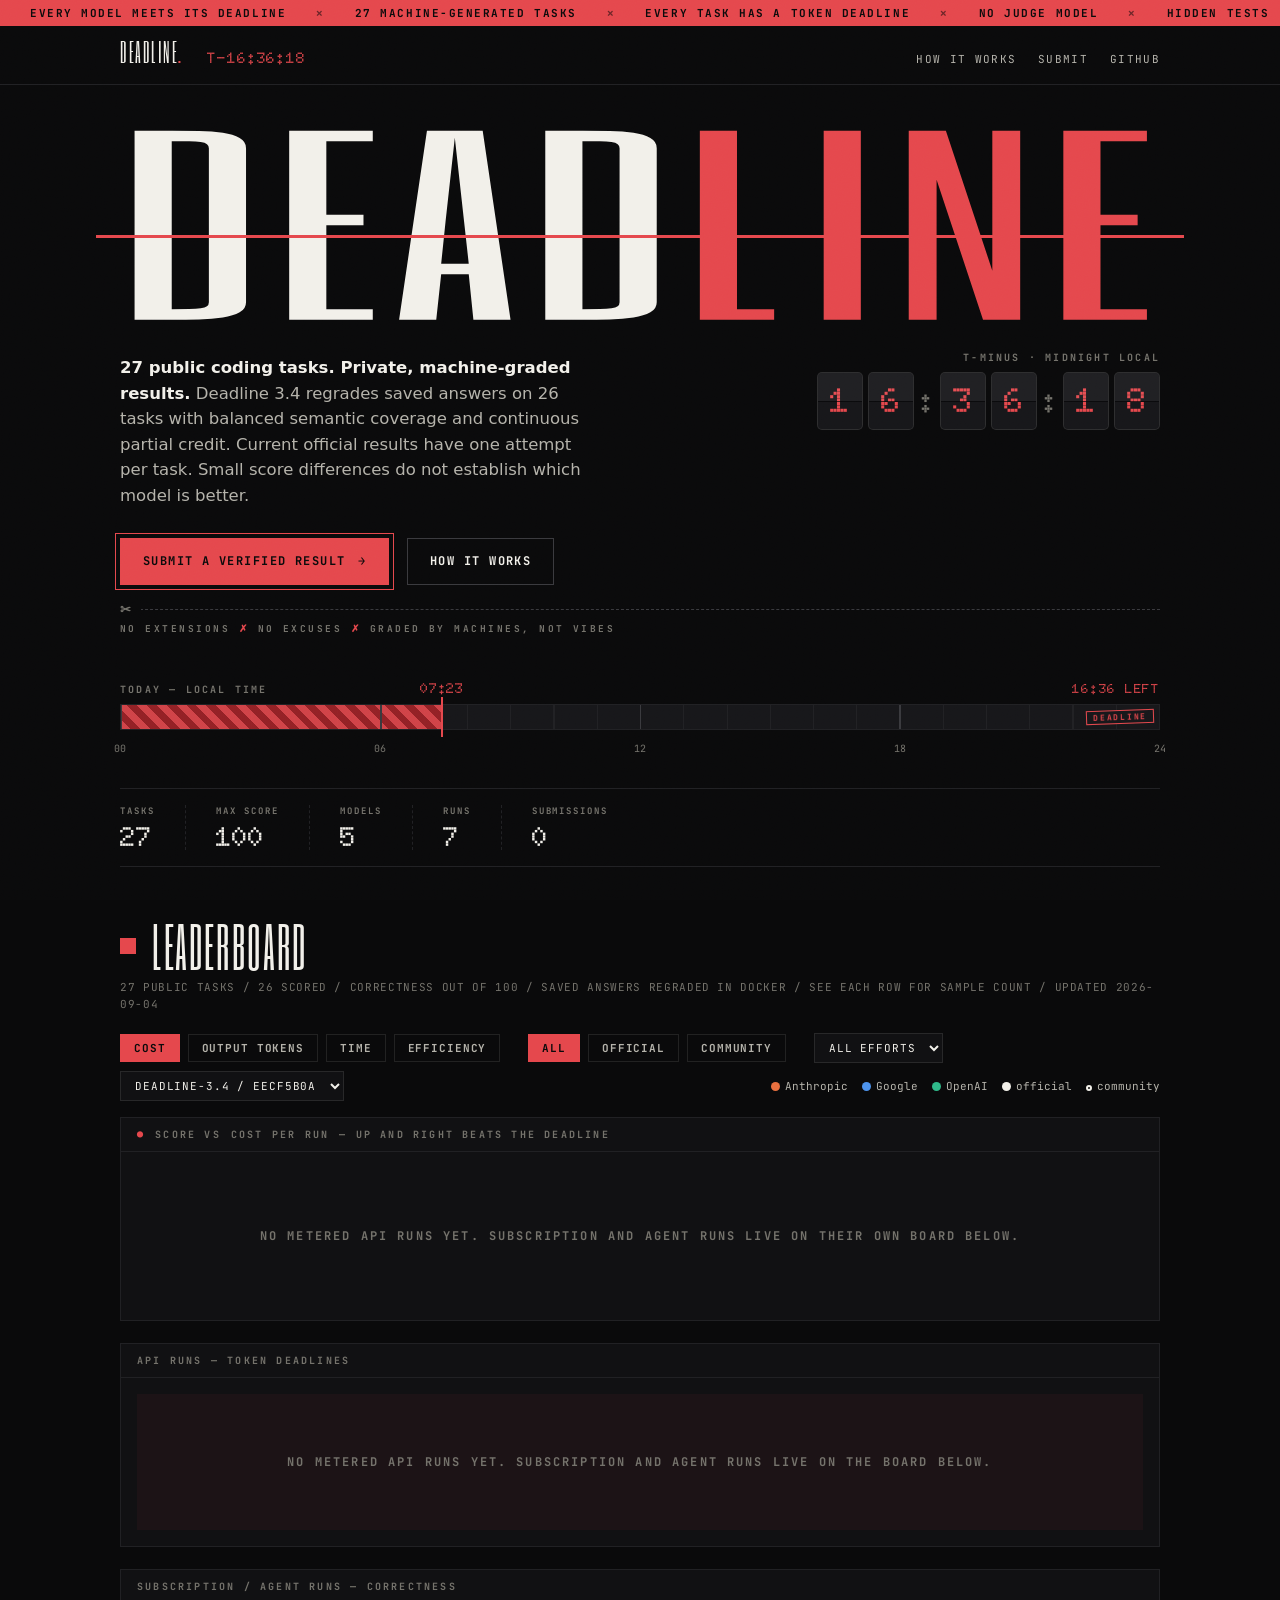
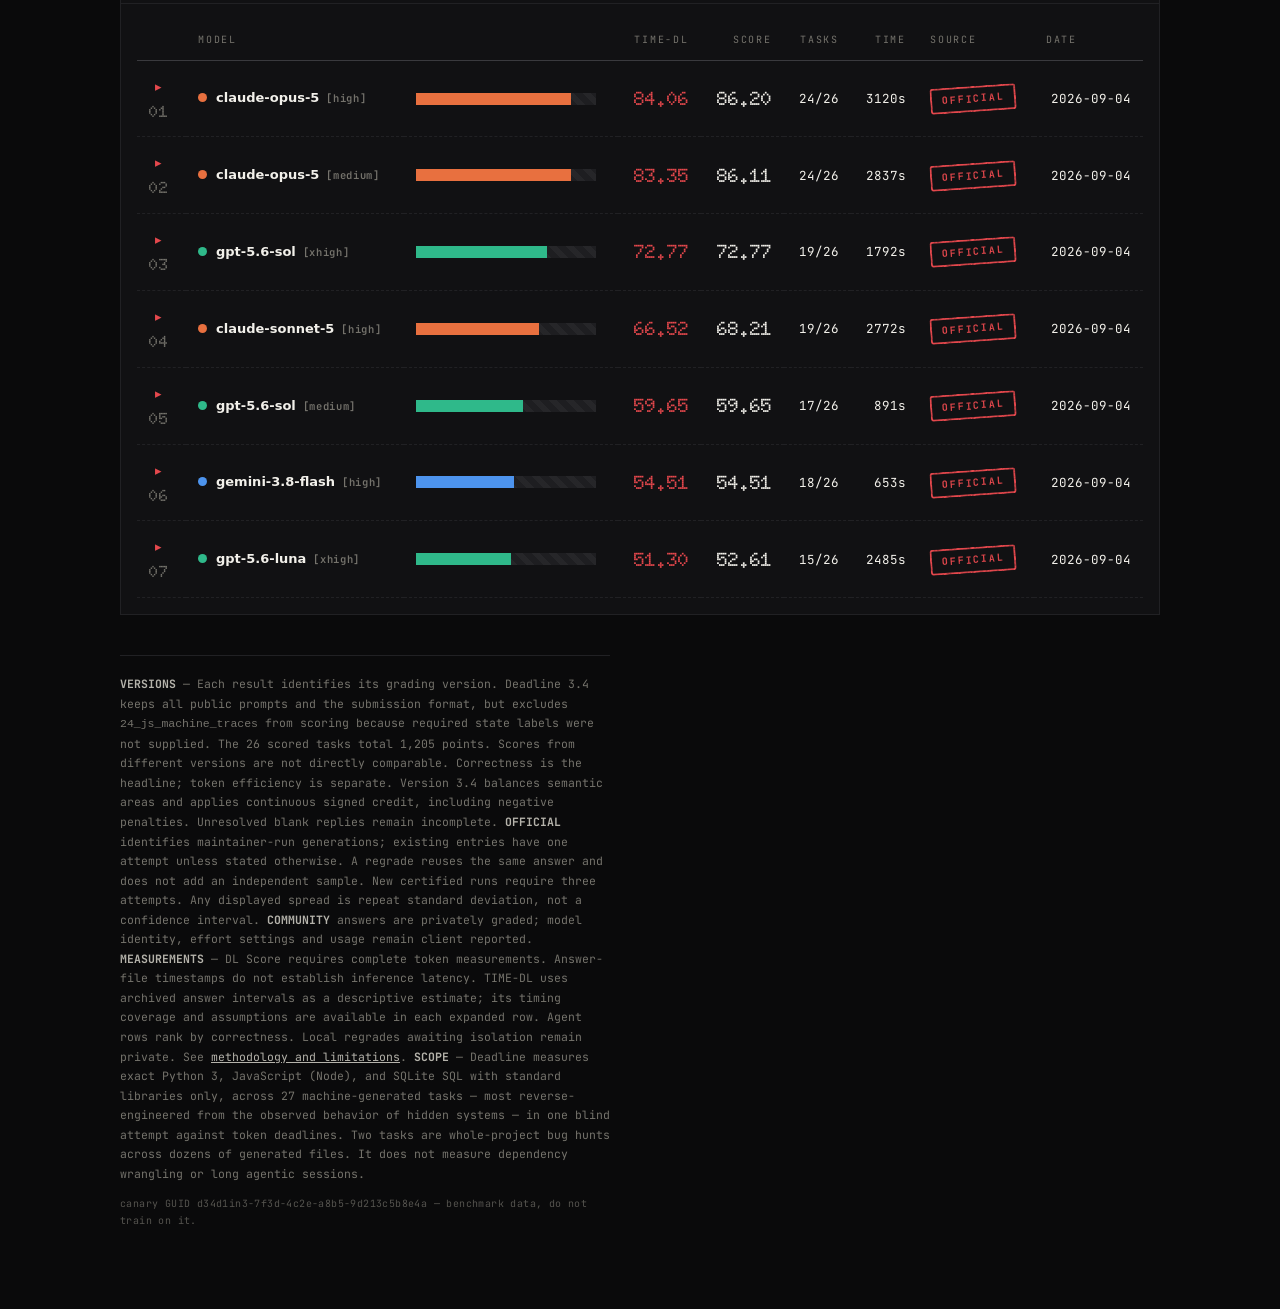
==== index.html @ 42f43317 "Publish Deadline 3.4 regrades with calibrated scoring details" ====
<!doctype html>
<html lang="en">
<head>
<meta charset="utf-8">
<meta name="viewport" content="width=device-width, initial-scale=1">
<title>Deadline</title>
<meta name="description" content="A closed coding benchmark for AI models. 27 machine-generated tasks, token deadlines, hidden fuzz-tested graders, no judge model, no self-reported scores.">
<meta property="og:type" content="website">
<meta property="og:site_name" content="Deadline">
<meta property="og:title" content="DEADLINE — every model meets its deadline">
<meta property="og:description" content="A closed coding benchmark for AI models. 27 machine-generated tasks, token deadlines, hidden fuzz-tested graders, no judge model, no self-reported scores.">
<meta property="og:url" content="https://deadline.nnx.fyi/">
<meta property="og:image" content="https://deadline.nnx.fyi/og.png">
<meta property="og:image:width" content="1200">
<meta property="og:image:height" content="630">
<meta name="twitter:card" content="summary_large_image">
<meta name="theme-color" content="#e5484d">
<link rel="preconnect" href="https://fonts.googleapis.com">
<link rel="preconnect" href="https://fonts.gstatic.com" crossorigin>
<link href="https://fonts.googleapis.com/css2?family=Six+Caps&family=Doto:wght@800;900&family=JetBrains+Mono:wght@400;700&display=swap" rel="stylesheet">
<link rel="stylesheet" href="style.css?v=7">
</head>
<body>
<div class="ticker" aria-hidden="true"><div class="ticker-track" id="ticker-track"></div></div>
<nav><div class="nav-in">
  <a class="brand" href="index.html">DEADLINE<em>.</em></a>
  <span class="nav-clock" id="nav-clock" aria-hidden="true"></span>
  <span class="nav-links">
    <a href="how.html"><span>How it works</span></a>
    <a href="submit.html"><span>Submit</span></a>
    <a href="https://github.com/violetweather/deadline-site"><span>GitHub</span></a>
  </span>
</div></nav>

<div class="wrap">
  <header class="hero">
    <h1 class="visually-hidden">Deadline — a closed coding benchmark for AI models</h1>
    <div class="wordmark" aria-hidden="true">
      <svg viewBox="0 0 1000 150" preserveAspectRatio="none">
        <text x="0" y="146" textLength="1000" lengthAdjust="spacingAndGlyphs">DEAD<tspan class="lm">LINE</tspan></text>
      </svg>
      <div class="strike"></div>
    </div>

    <div class="hero-row">
      <p class="sub"><b>27 public coding tasks. Private, machine-graded results.</b>
      Deadline 3.4 regrades saved answers on 26 tasks with balanced semantic coverage and continuous partial credit.
      Current official results have one attempt per task. Small score differences do not establish which model is better.</p>
      <div class="flapclock">
        <div class="fc-label">T-minus · midnight local</div>
        <div class="fc-cells" id="fc-cells" role="timer" aria-label="time left today"></div>
      </div>
    </div>

    <div class="btns">
      <a class="btn primary" href="submit.html">Submit a verified result</a>
      <a class="btn" href="how.html">How it works</a>
    </div>
    <p class="fineprint">No extensions <em>&#10007;</em> no excuses <em>&#10007;</em> graded by machines, not vibes</p>

    <div class="dayline" aria-hidden="true">
      <div class="dl-head">
        <span class="dl-title">Today &mdash; local time</span>
        <span class="dl-left" id="dl-left"></span>
      </div>
      <div class="dl-strip">
        <div class="dl-fill" id="dl-fill"></div>
        <div class="dl-now" id="dl-now"><i id="dl-clock"></i></div>
        <span class="dl-flag">Deadline</span>
      </div>
      <div class="dl-labels">
        <b style="left:0">00</b><b style="left:25%">06</b><b style="left:50%">12</b>
        <b style="left:75%">18</b><b style="left:100%">24</b>
      </div>
    </div>

    <div class="statline" id="hero-stats"></div>
  </header>

  <h2 class="section">Leaderboard</h2>
  <p class="meta-line" id="meta-line"></p>

  <div class="chips" id="metric-chips">
    <button class="chip on" data-metric="cost">Cost</button>
    <button class="chip" data-metric="tokens">Output tokens</button>
    <button class="chip" data-metric="time">Time</button>
    <button class="chip" data-metric="eff">Efficiency</button>
    <span class="gap"></span>
    <button class="chip on" data-source="all">All</button>
    <button class="chip" data-source="official">Official</button>
    <button class="chip" data-source="community">Community</button>
    <span class="gap"></span>
    <select id="f-effort" aria-label="filter by effort"><option value="all">All efforts</option></select>
    <select id="f-cohort" aria-label="Grading version"></select>
    <span class="legend" id="legend"></span>
  </div>

  <div class="panel">
    <div class="panel-head"><span class="live">&#9679;</span> Score vs <span id="metric-name">cost</span> &mdash; up and right beats the deadline</div>
    <div class="panel-body chart-scroll" id="c-frontier"></div>
  </div>

  <div class="panel">
    <div class="panel-head">API runs &mdash; token deadlines</div>
    <div class="panel-body chart-scroll"><table id="t-runs"></table></div>
  </div>

  <div class="panel">
    <div class="panel-head">Subscription / agent runs &mdash; correctness</div>
    <div class="panel-body chart-scroll"><table id="t-subs"></table></div>
  </div>

  <footer>
    <b>VERSIONS</b> &mdash; Each result identifies its grading version. Deadline 3.4
    keeps all public prompts and the submission format, but excludes <code>24_js_machine_traces</code>
    from scoring because required state labels were not supplied. The 26 scored tasks total 1,205 points.
    Scores from different versions are not directly comparable. Correctness is the headline;
    token efficiency is separate. Version 3.4 balances semantic areas and applies continuous signed credit,
    including negative penalties. Unresolved blank replies remain incomplete.
    <b>OFFICIAL</b> identifies maintainer-run generations; existing entries have one attempt unless stated otherwise.
    A regrade reuses the same answer and does not add an independent sample. New certified runs require three attempts.
    Any displayed spread is repeat standard deviation, not a confidence interval.
    <b>COMMUNITY</b> answers are privately graded; model identity, effort settings and usage remain client reported.
    <b>MEASUREMENTS</b> &mdash; DL Score requires complete token measurements. Answer-file timestamps
    do not establish inference latency. TIME-DL uses archived answer intervals as a descriptive estimate;
    its timing coverage and assumptions are available in each expanded row. Agent rows rank by correctness.
    Local regrades awaiting isolation remain private. See <a href="how.html">methodology and limitations</a>.
    <b>SCOPE</b> &mdash; Deadline measures exact Python 3, JavaScript (Node), and SQLite SQL with standard libraries only, across 27 machine-generated tasks — most reverse-engineered from the observed behavior of hidden systems — in one blind attempt against token deadlines. Two tasks are whole-project bug hunts across dozens of generated files. It does not measure dependency wrangling or long agentic sessions.
    <span class="canary">canary GUID d34d1in3-7f3d-4c2e-a8b5-9d213c5b8e4a — benchmark data, do not train on it.</span>
  </footer>
</div>
<div id="tooltip"></div>

<script src="site.js?v=3"></script>
<script>
"use strict";
const tooltip = document.getElementById("tooltip");
function showTip(e, html) {
  tooltip.innerHTML = html;
  tooltip.style.display = "block";
  const x = Math.min(e.clientX + 14, innerWidth - tooltip.offsetWidth - 8);
  tooltip.style.left = x + "px";
  tooltip.style.top = (e.clientY + 14) + "px";
}
function hideTip() { tooltip.style.display = "none"; }
function attachTips(root) {
  root.querySelectorAll("[data-tip]").forEach(el => {
    el.addEventListener("mousemove", e => showTip(e, el.dataset.tip));
    el.addEventListener("mouseleave", hideTip);
  });
}

const esc = s => String(s).replace(/[&<>"]/g, c => ({"&":"&amp;","<":"&lt;",">":"&gt;",'"':"&quot;"}[c]));
const FAMILIES = [
  [/gemini|google|gemma/i, "var(--c-google)", "Google"],
  [/claude|anthropic/i, "var(--c-anthropic)", "Anthropic"],
  [/gpt|openai|o\d/i, "var(--c-openai)", "OpenAI"],
];
function family(model) {
  for (const [re, color, name] of FAMILIES) if (re.test(model)) return { color, name };
  return { color: "var(--c-other)", name: "Other" };
}
const scoreOf = r => Number.isFinite(r.score) ? r.score : null;
const preciseScore = r => r.score_analysis?.score_unrounded ?? scoreOf(r);
const fmtScore = n => Number.isFinite(n) ? n.toFixed(2) : "—";
const cohortOf = r => `${r.benchmark_version || "legacy"}/${r.suite_hash || "unrecorded"}`;
const fmtCount = n => new Intl.NumberFormat("en", { notation: "compact", maximumFractionDigits: 1 }).format(n);

const METRICS = {
  cost:   { label: "cost per run", get: r => runCost(r), fmt: v => "$" + v.toFixed(v < 0.1 ? 3 : 2) },
  tokens: { label: "output tokens", get: r => r.tokens_out || null, fmt: v => v >= 1000 ? (v / 1000).toFixed(0) + "k" : String(v) },
  time:   { label: "run time", get: r => r.seconds || null, fmt: v => v.toFixed(0) + "s" },
  eff:    { label: "output tokens per point", get: r => (r.tokens_out && scoreOf(r) > 0) ? r.tokens_out / scoreOf(r) : null,
            fmt: v => v >= 1000 ? (v / 1000).toFixed(1) + "k" : v.toFixed(0) },
};

let RUNS = [], PRICES = {}, metric = "cost", source = "all";

async function loadJSON(path, fallback) {
  try {
    const res = await fetch(path, { cache: "no-store" });
    if (!res.ok) return fallback;
    return await res.json();
  } catch { return fallback; }
}

function runCost(r) {
  if (r.cost_usd != null) return r.cost_usd;
  const p = PRICES[r.model];
  if (!p || (!r.tokens_in && !r.tokens_out)) return null;
  return r.tokens_in / 1e6 * p.in + r.tokens_out / 1e6 * p.out;
}

function filtered() {
  const eff = document.getElementById("f-effort").value;
  const cohort = document.getElementById("f-cohort").value;
  return RUNS.filter(r => scoreOf(r) !== null && r.measurement_status !== "incomplete" &&
    cohortOf(r) === cohort &&
    (source === "all" || (source === "official") === !!r.official) &&
    (eff === "all" || r.effort === eff));
}

function heroStats() {
  const rows = [
    ["tasks", Math.max(27, ...RUNS.map(r => r.total || 0))], ["max score", 100],
    ["models", new Set(RUNS.map(r => r.model)).size],
    ["runs", RUNS.length],
    ["submissions", fmtCount(RUNS.filter(r => !r.official).reduce((a, r) => a + (r.samples || 1), 0))],
  ];
  document.getElementById("hero-stats").innerHTML = rows.map(([k, v]) =>
    `<span class="stat"><span class="sl">${k}</span><span class="sv">${v}</span></span>`).join("");
  const dates = RUNS.map(r => r.when || "").sort();
  const last = dates[dates.length - 1];
  document.getElementById("meta-line").textContent =
    "27 PUBLIC TASKS / 26 SCORED / CORRECTNESS OUT OF 100 / SAVED ANSWERS REGRADED IN DOCKER / SEE EACH ROW FOR SAMPLE COUNT" +
    (last ? ` / UPDATED ${last.replace(/(\d{4})(\d{2})(\d{2})/, "$1-$2-$3")}` : "");
}

function legend(runs) {
  const fams = [...new Map(runs.map(r => { const f = family(r.model); return [f.name, f.color]; })).entries()];
  document.getElementById("legend").innerHTML =
    fams.map(([n, c]) => `<span><span class="dot" style="background:${c}"></span>${n}</span>`).join("") +
    `<span><span class="dot" style="background:var(--ink)"></span>official</span>` +
    `<span><span class="dot" style="background:transparent;border:2px solid var(--ink);width:6px;height:6px"></span>community</span>`;
}

function frontier(runs) {
  const host = document.getElementById("c-frontier");
  const M = METRICS[metric];
  document.getElementById("metric-name").textContent = M.label;
  const rows = runs.filter(r => M.get(r) != null);
  if (!rows.length) {
    host.innerHTML = `<div class="empty">No metered API runs yet. Subscription and agent runs live on their own board below.</div>`;
    return;
  }
  const W = 980, H = 440, L = 50, R = 30, T = 26, B = 48;
  const maxV = Math.max(...rows.map(M.get)) * 1.12 || 1;
  const x = v => L + (W - L - R) * (1 - v / maxV);
  const y = s => T + (H - T - B) * (1 - s / 100);
  let svg = `<svg class="chart" viewBox="0 0 ${W} ${H}" width="100%" role="img" aria-label="Score versus ${M.label}">`;
  svg += `<defs><pattern id="hz" width="7" height="7" patternUnits="userSpaceOnUse" patternTransform="rotate(45)">
    <line x1="0" y1="0" x2="0" y2="7" stroke="var(--red)" stroke-width="1" opacity="0.16"/></pattern></defs>`;

  svg += `<text x="${(L + W - R) / 2}" y="${y(8)}" text-anchor="middle" aria-hidden="true"
    style="font-family:var(--disp);font-size:150px;letter-spacing:12px" fill="var(--grid)" opacity="0.5">DEADLINE</text>`;

  svg += `<rect x="${L}" y="${y(40)}" width="${W - L - R}" height="${y(0) - y(40)}" fill="url(#hz)"/>`;
  svg += `<text class="tag" x="${W - R - 8}" y="${y(40) + 14}" text-anchor="end" fill="var(--red)" opacity="0.85">BELOW THE LINE</text>`;

  for (let s = 0; s <= 100; s += 20) {
    svg += `<line x1="${L}" y1="${y(s)}" x2="${W - R}" y2="${y(s)}" stroke="var(--axis)" stroke-width="1" stroke-dasharray="1 6"/>`;
    svg += `<text class="axis-doto" x="${L - 9}" y="${y(s) + 5}" text-anchor="end" fill="var(--muted)">${s}</text>`;
  }
  for (let i = 0; i <= 4; i++) {
    const v = maxV * i / 4;
    svg += `<line x1="${x(v)}" y1="${y(0)}" x2="${x(v)}" y2="${y(0) + 5}" stroke="var(--axis)"/>`;
    svg += `<text class="axis-mono" x="${x(v)}" y="${H - 22}" text-anchor="middle" fill="var(--muted)">${M.fmt(v)}</text>`;
  }
  svg += `<text class="tag" x="${(L + W - R) / 2}" y="${H - 5}" text-anchor="middle" fill="var(--muted)">${M.label.toUpperCase()} — RIGHT = LESS</text>`;

  const cm = 10;
  for (const [cx, cy, dx, dy] of [[L, T, 1, 1], [W - R, T, -1, 1], [L, y(0), 1, -1], [W - R, y(0), -1, -1]]) {
    svg += `<path d="M ${cx + dx * cm} ${cy} H ${cx} V ${cy + dy * cm}" fill="none" stroke="var(--muted)" stroke-width="1" opacity="0.6"/>`;
  }

  svg += `<line x1="${L}" y1="${y(0)}" x2="${W - R}" y2="${y(0)}" stroke="var(--red)" stroke-width="2"/>`;

  const byModel = new Map();
  rows.forEach(r => {
    if (!byModel.has(r.model)) byModel.set(r.model, []);
    byModel.get(r.model).push(r);
  });
  for (const [model, group] of byModel) {
    if (group.length < 2) continue;
    const pts = [...group].sort((a, b) => M.get(a) - M.get(b))
      .map(r => `${x(M.get(r))},${y(scoreOf(r))}`).join(" ");
    svg += `<polyline points="${pts}" fill="none" stroke="${family(model).color}" stroke-width="1.5" opacity="0.5"/>`;
  }
  rows.forEach(r => {
    const f = family(r.model), v = M.get(r), sc = scoreOf(r);
    const px = x(v), py = y(sc);
    const err = r.score_err || 0;
    const errTxt = err ? ` ±${err}` : "";
    const srcTxt = r.official
      ? `Official run · ${r.samples || 1} attempt(s) per task`
      : `Community · ${fmtCount(r.samples || 1)} submission(s); identity and independence unverified`;
    const strictTxt = r.strict_score != null
      ? `<br>Full-pass points (all attempts): ${fmtScore(r.strict_score)}/100` : "";
    const dlTxt = r.dscore != null ? `<br>DL Score (within token deadlines): ${r.dscore}/100` : "";
    const tip = `<b>${esc(r.model)}</b> <span style="opacity:.7">${esc(r.effort)}</span><br>` +
      `Score: ${fmtScore(sc)}/100${errTxt}${dlTxt}${strictTxt}<br>${M.label}: ${M.fmt(v)}<br>${srcTxt}`;
    svg += `<g class="pt">`;
    svg += `<line class="drop" x1="${L}" y1="${py}" x2="${px}" y2="${py}"/>`;
    svg += `<line class="drop" x1="${px}" y1="${py}" x2="${px}" y2="${y(0)}"/>`;
    if (err > 0) {
      const yTop = y(Math.min(100, sc + err)), yBot = y(Math.max(0, sc - err));
      svg += `<line x1="${px}" y1="${yTop}" x2="${px}" y2="${yBot}" stroke="${f.color}" stroke-width="1.5" opacity="0.7"/>`;
      svg += `<line x1="${px - 4}" y1="${yTop}" x2="${px + 4}" y2="${yTop}" stroke="${f.color}" stroke-width="1.5" opacity="0.7"/>`;
      svg += `<line x1="${px - 4}" y1="${yBot}" x2="${px + 4}" y2="${yBot}" stroke="${f.color}" stroke-width="1.5" opacity="0.7"/>`;
    }
    svg += `<circle cx="${px}" cy="${py}" r="12" fill="${f.color}" opacity="0.14"/>`;
    svg += r.official
      ? `<circle data-tip="${esc(tip)}" cx="${px}" cy="${py}" r="6.5" fill="${f.color}" stroke="var(--surface)" stroke-width="2"/>`
      : `<circle data-tip="${esc(tip)}" cx="${px}" cy="${py}" r="5.5" fill="var(--surface)" stroke="${f.color}" stroke-width="2.5"/>`;
    svg += `<text class="mlabel" x="${px + 12}" y="${py - 4}" fill="${f.color}">${esc(r.model).slice(0, 26)}</text>`;
    svg += `<text class="tag" x="${px + 12}" y="${py + 8}" fill="var(--muted)">${esc(r.effort.toUpperCase()).slice(0, 12)}${r.official ? "" : ` / CMTY N=${r.samples || 1}`}</text>`;
    svg += `</g>`;
  });
  svg += `</svg>`;
  host.innerHTML = svg;
  attachTips(host);
}

function modeOf(r) {
  return r.mode || (r.tokens_out || r.cost_usd != null ? "api" : "sub");
}

function measurementDetailsHTML(r) {
  return `<p class="td-meta">Full-pass points: ${fmtScore(r.strict_score)}/100. Grader: ${esc(r.benchmark_version || "legacy")} / ${esc((r.suite_hash || "unrecorded").slice(0,12))}.
    ${r.samples || 1} saved attempt(s) per task; regrading adds no new attempts.
    ${(r.samples || 1) === 1 ? "Repeat variation is unmeasured." : "Displayed spread is repeat standard deviation."}
    ${r.settings_verified ? "Generation settings verified." : "Generation settings were not independently verified."}</p>` +
    (r.tdl_score != null ? `<p class="td-meta">TIME-DL uses original answer-file intervals with current task credit.
      These intervals are not verified inference latency. ${(r.tdl_missing_tasks || []).length} scored task(s)
      lack a usable interval and receive no time discount, following the original convention.
      This can overestimate TIME-DL. Time is the sum of recorded answer intervals.</p>` : "");
}

function detailHTML(r, cols) {
  if (!r.task_detail) return "";
  const rows = Object.entries(r.task_detail).map(([t, d]) => {
    let v, cls;
    if (d.scored === false) { v = "UNSCORED"; cls = "skip"; }
    else if (d.credit == null) { v = "INCOMPLETE"; cls = "skip"; }
    else if (d.credit >= 1) { v = "PASS"; cls = "ok"; }
    else if (d.credit > 0) { v = `PART ${Math.min(99.99, d.credit * 100).toFixed(2)}%`; cls = "part"; }
    else if (d.credit < 0) { v = `WRONG ${Math.round(d.credit * 1000) / 10}%`; cls = "bad"; }
    else if ((d.note || "").toLowerCase().includes("skip")) { v = "SKIP"; cls = "skip"; }
    else { v = "FAIL"; cls = "bad"; }
    return `<div class="td-row">
      <span class="td-name">${esc(t)}</span>
      <span class="td-diff ${esc(d.difficulty)}">${esc(d.difficulty)}</span>
      <span class="td-pts" title="Task maximum: ${d.points} points">${fmtScore(d.contribution)} /100</span>
      <span class="td-verdict ${cls}">${v}</span>
      <span class="td-note">${esc(d.note || "")}${d.seconds ? ` <i>[${Math.round(d.seconds)}s]</i>` : ""}</span>
    </div>`;
  }).join("");
  return `<tr class="detail-tr" hidden><td colspan="${cols}"><div class="task-detail">
    ${r.analysis ? `<p class="td-analysis">${esc(r.analysis)}</p>` : ""}
    ${r.commentary ? `<p class="td-comm">${esc(r.commentary)}</p>` : ""}
    ${measurementDetailsHTML(r)}${rows}
  </div></td></tr>`;
}

function wireDetails(tableEl) {
  tableEl.addEventListener("click", e => {
    const tr = e.target.closest("tr.click-row");
    if (!tr || !tableEl.contains(tr)) return;
    const det = tr.nextElementSibling;
    if (det && det.classList.contains("detail-tr")) {
      det.hidden = !det.hidden;
      tr.classList.toggle("open", !det.hidden);
      tr.querySelector("button")?.setAttribute("aria-expanded", String(!det.hidden));
    }
  });
}

function stampOf(r) {
  return r.official
    ? `<span class="stamp official">Official</span>`
    : `<span class="stamp community">Community<b>&times;${fmtCount(r.samples || 1)}</b></span>`;
}

function table(runs) {
  const t = document.getElementById("t-runs");
  if (!runs.length) {
    t.innerHTML = `<tr><td class="empty">No metered API runs yet. Subscription and agent runs live on the board below.</td></tr>`;
    return;
  }
  const head = `<tr><th></th><th>Model</th><th></th><th class="num">Correctness</th><th class="num" title="Separate efficiency metric; community usage is client reported">Token DL</th><th class="num">Tasks</th>
    <th class="num">Cost</th><th class="num">Out tok</th><th class="num">Time</th><th>Source</th><th>Date</th></tr>`;
  const rank = r => preciseScore(r);
  const rows = [...runs].sort((a, b) => String(a.suite_hash || a.benchmark_version || "legacy").localeCompare(String(b.suite_hash || b.benchmark_version || "legacy")) || rank(b) - rank(a)).map((r, i) => {
    const f = family(r.model), c = runCost(r), sc = scoreOf(r);
    const stamp = stampOf(r);
    const canOpen = !!r.task_detail;
    return `<tr class="${canOpen ? "click-row" : ""}" ${canOpen ? 'title="click for the task-by-task breakdown"' : ""}>
      <td class="rank">${canOpen ? `<button class="detail-toggle" aria-expanded="false" aria-label="Show task details for ${esc(r.model)} ${esc(r.effort)}"><span class="chev">&#9656;</span></button>` : ""}${String(1 + runs.filter(other => preciseScore(other) > preciseScore(r) + 1e-10).length).padStart(2, "0")}</td>
      <td class="mname"><span class="pdot" style="background:${f.color}"></span>${esc(r.model)}<span class="eff">[${esc(r.effort)}]</span></td>
      <td class="scorebar"><div class="track"><div class="fill" style="width:${sc}%;background:${f.color}"></div></div></td>
      <td class="num"><span class="score-v" title="Unrounded: ${preciseScore(r)}">${fmtScore(sc)}</span>${r.score_err ? `<span class="err">±${r.score_err} SD</span>` : ""}</td>
      <td class="num">${r.dscore != null ? `<span class="score-v" style="color:var(--red)">${r.dscore}</span>` : `<span class="err" title="unmetered run: no per-task token data, so no Deadline Score">&ndash;</span>`}</td>
      <td class="num">${r.passed}/${r.total}</td>
      <td class="num">${c != null ? "$" + c.toFixed(4) : "-"}</td>
      <td class="num">${r.tokens_out ? r.tokens_out.toLocaleString() : "-"}</td>
      <td class="num">${r.seconds ? Math.round(r.seconds) + "s" : "-"}</td>
      <td>${stamp}</td>
      <td class="num">${esc((r.when || "").replace(/(\d{4})(\d{2})(\d{2})/, "$1-$2-$3"))}</td></tr>`
      + detailHTML(r, 11);
  });
  t.innerHTML = head + rows.join("");
}

function subTable(runs) {
  const t = document.getElementById("t-subs");
  if (!runs.length) {
    t.innerHTML = `<tr><td class="empty">Nothing submitted. The deadline passes for everyone.</td></tr>`;
    return;
  }
  const head = `<tr><th></th><th>Model</th><th></th><th class="num" title="Task credit with time-budget discounts; timing basis is in the expanded details">TIME-DL</th><th class="num">Score</th><th class="num">Tasks</th>
    <th class="num">Time</th><th>Source</th><th>Date</th></tr>`;
  const rank = r => preciseScore(r);
  const rows = [...runs].sort((a, b) => String(a.suite_hash || a.benchmark_version || "legacy").localeCompare(String(b.suite_hash || b.benchmark_version || "legacy")) || rank(b) - rank(a)).map((r, i) => {
    const f = family(r.model), sc = scoreOf(r);
    const canOpen = !!r.task_detail;
    return `<tr class="${canOpen ? "click-row" : ""}" ${canOpen ? 'title="click for the task-by-task breakdown"' : ""}>
      <td class="rank">${canOpen ? `<button class="detail-toggle" aria-expanded="false" aria-label="Show task details for ${esc(r.model)} ${esc(r.effort)}"><span class="chev">&#9656;</span></button>` : ""}${String(1 + runs.filter(other => preciseScore(other) > preciseScore(r) + 1e-10).length).padStart(2, "0")}</td>
      <td class="mname"><span class="pdot" style="background:${f.color}"></span>${esc(r.model)}<span class="eff">[${esc(r.effort)}]</span></td>
      <td class="scorebar"><div class="track"><div class="fill" style="width:${sc}%;background:${f.color}"></div></div></td>
      <td class="num">${r.tdl_score != null ? `<span class="score-v" style="color:var(--red)">${fmtScore(r.tdl_score)}</span>` : `<span class="err" title="No per-task timing data">&ndash;</span>`}</td>
      <td class="num"><span class="score-v" title="Unrounded: ${preciseScore(r)}">${fmtScore(sc)}</span>${r.score_err ? `<span class="err">±${r.score_err} SD</span>` : ""}</td>
      <td class="num">${r.passed}/${r.total}</td>
      <td class="num">${r.seconds ? Math.round(r.seconds) + "s" : "-"}</td>
      <td>${stampOf(r)}</td>
      <td class="num">${esc((r.when || "").replace(/(\d{4})(\d{2})(\d{2})/, "$1-$2-$3"))}</td></tr>`
      + detailHTML(r, 9);
  });
  t.innerHTML = head + rows.join("");
}

function render() {
  const runs = filtered();
  const api = runs.filter(r => modeOf(r) === "api");
  const sub = runs.filter(r => modeOf(r) === "sub");
  heroStats();
  legend(runs);
  frontier(api);
  table(api);
  subTable(sub);
}

document.getElementById("metric-chips").addEventListener("click", e => {
  const chip = e.target.closest(".chip");
  if (!chip) return;
  if (chip.dataset.metric) {
    metric = chip.dataset.metric;
    document.querySelectorAll("[data-metric]").forEach(c => c.classList.toggle("on", c === chip));
  } else if (chip.dataset.source) {
    source = chip.dataset.source;
    document.querySelectorAll("[data-source]").forEach(c => c.classList.toggle("on", c === chip));
  }
  render();
});

wireDetails(document.getElementById("t-runs"));
wireDetails(document.getElementById("t-subs"));

(async function init() {
  const [official, community, prices] = await Promise.all([
    loadJSON("data/official.json", []),
    loadJSON("data/community.json", []),
    loadJSON("prices.json", {}),
  ]);
  PRICES = prices;
  RUNS = [...official, ...community];
  const cohort = document.getElementById("f-cohort");
  const cohorts = [...new Map(RUNS.map(r => [cohortOf(r), r])).entries()]
    .sort((a,b) => (b[1].when || "").localeCompare(a[1].when || ""));
  cohort.innerHTML = cohorts.map(([key, r]) => `<option value="${esc(key)}">${esc(r.benchmark_version || "legacy")} / ${esc((r.suite_hash || "unrecorded").slice(0,8))}</option>`).join("");
  cohort.addEventListener("change", render);
  const sel = document.getElementById("f-effort");
  [...new Set(RUNS.map(r => r.effort))].sort().forEach(e => {
    const o = document.createElement("option");
    o.value = o.textContent = e;
    sel.appendChild(o);
  });
  sel.addEventListener("change", render);
  render();
})();
</script>
</body>
</html>
---- style.css ----
:root {
  color-scheme: dark;
  --bg: #0a0a0b;
  --surface: #111113;
  --raised: #17171a;
  --ink: #f2f0ea;
  --ink-2: #b5b3ab;
  --muted: #75736c;
  --grid: #212124;
  --axis: #3a3a3e;
  --border: rgba(242,240,234,0.10);
  --track: #1e1e21;
  --red: #e5484d;
  --red-deep: #a12227;
  --c-google: #4d94ee;
  --c-anthropic: #e8703f;
  --c-openai: #2fb98a;
  --c-other: #9d93ee;
  --disp: "Six Caps", "Arial Narrow", sans-serif;
  --doto: "Doto", ui-monospace, monospace;
  --mono: "JetBrains Mono", ui-monospace, Consolas, monospace;
}
* { box-sizing: border-box; }
::selection { background: var(--red); color: #0a0a0b; }
html {
  max-width: 100%;
  overflow-x: hidden;
  overflow-x: clip;
}
body {
  margin: 0; background: var(--bg); color: var(--ink);
  font: 14px/1.55 system-ui, -apple-system, "Segoe UI", sans-serif;
  max-width: 100%;
  overflow-x: hidden;
  overflow-x: clip;
}
body::after {
  content: ""; position: fixed; inset: 0; pointer-events: none; z-index: 90;
  opacity: 0.05; mix-blend-mode: overlay;
  background-image: url("data:image/svg+xml,%3Csvg xmlns='http://www.w3.org/2000/svg' width='140' height='140'%3E%3Cfilter id='n'%3E%3CfeTurbulence type='fractalNoise' baseFrequency='0.85' numOctaves='2'/%3E%3C/filter%3E%3Crect width='140' height='140' filter='url(%23n)'/%3E%3C/svg%3E");
}
.mono { font-family: var(--mono); }
a:focus-visible, button:focus-visible, select:focus-visible { outline: 2px solid var(--red); outline-offset: 2px; }

/* ---- marquee ticker ---- */
.ticker { overflow: hidden; background: var(--red); }
.ticker-track { display: flex; width: max-content; animation: tickscroll 30s linear infinite; }
.ticker-track span {
  padding: 6px 0 6px 30px; white-space: nowrap;
  font: 700 11px var(--mono); letter-spacing: 0.14em; color: #0a0a0b;
  text-transform: uppercase;
}
.ticker-track span::after { content: "\2715"; margin-left: 30px; opacity: 0.55; }
@keyframes tickscroll { to { transform: translateX(-50%); } }

/* ---- nav ---- */
nav {
  position: sticky; top: 0; z-index: 50; background: var(--bg);
  border-bottom: 1px solid var(--grid);
}
.nav-in {
  max-width: 1080px; margin: 0 auto; padding: 12px 20px;
  display: flex; align-items: baseline; gap: 10px;
}
.nav-in .brand {
  font-family: var(--disp); font-size: 26px; letter-spacing: 0.06em;
  color: var(--ink); text-decoration: none; line-height: 1;
}
.nav-in .brand em { color: var(--red); font-style: normal; }
.nav-clock { font-family: var(--doto); font-weight: 900; font-size: 15px; color: var(--red); margin-left: 14px; letter-spacing: 0.06em; }
.nav-links { margin-left: auto; display: flex; gap: 22px; }
.nav-links a {
  position: relative; padding-bottom: 4px;
  color: var(--ink-2); text-decoration: none; font-size: 11px;
  font-family: var(--mono); text-transform: uppercase; letter-spacing: 0.12em;
  white-space: nowrap;
}
.nav-links a::after {
  content: ""; position: absolute; left: 0; bottom: 0; width: 100%; height: 2px;
  background: var(--red); transform: scaleX(0); transform-origin: left center;
  transition: transform 0.28s cubic-bezier(0.16, 1, 0.3, 1);
}
.nav-links a:hover { color: var(--ink); }
.nav-links a:hover::after { transform: scaleX(1); }
.nav-links a.active { color: var(--red); }
.nav-links a.active::after { transform: scaleX(1); }
.nav-links a.active span::after {
  content: "_"; animation: cursorblink 1.1s steps(1) infinite;
}
@keyframes cursorblink { 50% { opacity: 0; } }

.wrap { max-width: 1080px; margin: 0 auto; padding: 0 20px 80px; }

/* ---- hero (index) ---- */
.hero { padding-top: 40px; }
.wordmark { position: relative; margin: 0 -4px; }
.wordmark svg { display: block; width: 100%; height: clamp(96px, 19vw, 200px); }
.wordmark text {
  font-family: var(--disp); font-size: 168px;
  fill: var(--ink); letter-spacing: 2px;
}
.wordmark .lm { fill: var(--red); }
.strike {
  position: absolute; left: -20px; right: -20px; top: 55%; height: 3px;
  background: var(--red); transform-origin: left center;
  animation: strike-in 0.9s cubic-bezier(0.16, 1, 0.3, 1) 0.15s both;
}
@keyframes strike-in { from { transform: scaleX(0); } }

.hero-row { display: flex; gap: 36px; align-items: flex-start; flex-wrap: wrap; margin-top: 26px; }
.hero .sub { color: var(--ink-2); font-size: 16.5px; max-width: 44ch; margin: 4px 0 0; text-wrap: pretty; }
.hero .sub b { color: var(--ink); }

.flapclock { margin-left: auto; }
.fc-label { font: 700 10px var(--mono); letter-spacing: 0.22em; color: var(--muted); text-transform: uppercase; margin-bottom: 8px; text-align: right; }
.fc-cells { display: flex; gap: 5px; align-items: center; }
.fc-cells .cell {
  position: relative; width: 46px; height: 58px; background: var(--raised);
  border: 1px solid var(--border); border-radius: 5px;
  display: flex; align-items: center; justify-content: center;
  font-family: var(--doto); font-weight: 900; font-size: 34px; color: var(--red);
  font-variant-numeric: tabular-nums;
}
.fc-cells .cell::after {
  content: ""; position: absolute; left: 0; right: 0; top: 50%; height: 1px;
  background: rgba(0,0,0,0.55);
}
.fc-cells .cell::before {
  content: ""; position: absolute; inset: 0 0 50% 0;
  background: rgba(255,255,255,0.04); border-radius: 4px 4px 0 0;
}
.fc-cells .sep { font-family: var(--doto); font-weight: 900; font-size: 26px; color: var(--muted); }

/* ---- buttons ---- */
.btns { display: flex; gap: 18px; flex-wrap: wrap; margin-top: 30px; align-items: stretch; }
.btn {
  display: inline-flex; align-items: center; padding: 13px 22px;
  border: 1px solid var(--axis); background: transparent;
  color: var(--ink); text-decoration: none;
  font-family: var(--mono); font-size: 12px; font-weight: 700;
  text-transform: uppercase; letter-spacing: 0.12em;
  transition: border-color 0.15s, color 0.15s, outline-offset 0.18s ease-out;
}
.btn:hover { border-color: var(--ink); }
.btn.primary {
  background: var(--red); border-color: var(--red); color: #0a0a0b;
  outline: 1px solid var(--red); outline-offset: 4px;
}
.btn.primary::after { content: "\2192"; margin-left: 12px; font-weight: 400; }
.btn.primary:hover { outline-offset: 2px; }
.btn.primary:active { outline-offset: 0px; }
.fineprint {
  position: relative; margin: 24px 0 0; padding-top: 12px;
  border-top: 1px dashed var(--axis);
  font: 700 9.5px var(--mono); letter-spacing: 0.26em;
  text-transform: uppercase; color: var(--muted);
}
.fineprint::before {
  content: "\2702"; position: absolute; top: -9px; left: 0;
  background: var(--bg); padding-right: 10px;
  color: var(--muted); font-size: 13px; letter-spacing: 0;
}
.fineprint em { font-style: normal; color: var(--red); }

/* ---- day ruler ---- */
.dayline { margin-top: 46px; position: relative; }
.dl-head {
  display: flex; justify-content: space-between; align-items: baseline;
  margin-bottom: 8px;
}
.dl-title {
  font: 700 10px var(--mono); letter-spacing: 0.22em;
  text-transform: uppercase; color: var(--muted);
}
.dl-left { font: 900 13px var(--doto); color: var(--red); letter-spacing: 0.06em; }
.dl-strip {
  position: relative; height: 26px; background: var(--raised);
  border: 1px solid var(--grid);
  background-image: repeating-linear-gradient(90deg,
    var(--grid) 0, var(--grid) 1px, transparent 1px, transparent calc(100% / 24));
}
.dl-strip::after {
  content: ""; position: absolute; inset: 0; pointer-events: none;
  background: repeating-linear-gradient(90deg,
    var(--axis) 0, var(--axis) 1px, transparent 1px, transparent 25%);
}
.dl-fill {
  position: absolute; left: 0; top: 0; bottom: 0;
  background: repeating-linear-gradient(45deg,
    var(--red) 0 7px, var(--red-deep) 7px 14px);
  opacity: 0.9;
}
.dl-now { position: absolute; top: -8px; bottom: -8px; width: 2px; background: var(--red); z-index: 1; }
.dl-now i {
  position: absolute; top: -17px; left: 50%; transform: translateX(-50%);
  font-style: normal; font: 900 14px var(--doto); letter-spacing: 0.04em;
  color: var(--red); white-space: nowrap;
}
.dl-flag {
  position: absolute; right: 5px; top: 50%; transform: translateY(-50%) rotate(-2deg);
  padding: 1px 6px; border: 1px solid var(--red); color: var(--red);
  background: var(--raised); z-index: 1;
  font: 700 8px var(--mono); letter-spacing: 0.22em; text-transform: uppercase;
}
.dl-labels { position: relative; height: 16px; margin-top: 12px; font: 10px var(--mono); color: var(--muted); }
.dl-labels b { position: absolute; transform: translateX(-50%); font-weight: 400; }

.statline {
  margin-top: 30px; padding: 16px 0;
  border-top: 1px solid var(--grid); border-bottom: 1px solid var(--grid);
  display: flex; flex-wrap: wrap; gap: 14px 0;
}
.statline .stat {
  display: flex; flex-direction: column; gap: 6px;
  padding: 0 30px; border-right: 1px dashed var(--grid);
}
.statline .stat:first-child { padding-left: 0; }
.statline .stat:last-child { border-right: 0; }
.statline .sl {
  font: 700 9px var(--mono); letter-spacing: 0.22em;
  text-transform: uppercase; color: var(--muted);
}
.statline .sv {
  font: 900 27px var(--doto); color: var(--ink); line-height: 1;
}

h2.section {
  font-family: var(--disp); font-weight: 400; text-transform: uppercase;
  font-size: 54px; line-height: 1; letter-spacing: 0.03em; margin: 52px 0 4px;
  display: flex; align-items: baseline; gap: 16px;
}
h2.section::before { content: ""; width: 16px; height: 16px; background: var(--red); align-self: center; }
.meta-line { color: var(--muted); font-size: 11px; font-family: var(--mono); letter-spacing: 0.06em; margin: 6px 0 20px; }

/* ---- chips ---- */
.chips { display: flex; gap: 8px; flex-wrap: wrap; align-items: center; margin-bottom: 16px; }
.chip {
  padding: 6px 13px; border: 1px solid var(--border); background: transparent;
  color: var(--ink-2); font-family: var(--mono); font-size: 11px;
  font-weight: 700; text-transform: uppercase; letter-spacing: 0.08em;
  cursor: pointer;
}
.chip:hover { color: var(--ink); border-color: var(--ink-2); }
.chip.on { background: var(--red); color: #0a0a0b; border-color: var(--red); }
.chips .gap { width: 12px; }
.chips select {
  padding: 6px 10px; border: 1px solid var(--border); background: var(--surface);
  color: var(--ink); font-family: var(--mono); font-size: 11px;
  text-transform: uppercase; letter-spacing: 0.08em;
}
.legend { margin-left: auto; display: flex; gap: 14px; font-size: 11px; font-family: var(--mono); color: var(--ink-2); flex-wrap: wrap; }
.legend .dot { display: inline-block; width: 9px; height: 9px; border-radius: 50%; margin-right: 5px; vertical-align: -1px; }

.panel { background: var(--surface); border: 1px solid var(--grid); margin-bottom: 22px; }
.panel-head {
  display: flex; align-items: center; gap: 10px;
  padding: 10px 16px; border-bottom: 1px solid var(--grid);
  font: 700 10px var(--mono); letter-spacing: 0.22em;
  text-transform: uppercase; color: var(--muted);
}
.panel-head .live { color: var(--red); animation: blink 2s steps(1) infinite; }
@keyframes blink { 50% { opacity: 0.25; } }
.panel-body { padding: 16px; }
.chart-scroll { overflow-x: auto; }
svg.chart { display: block; }
svg.chart text { font: 11px system-ui, -apple-system, "Segoe UI", sans-serif; }
svg.chart .tag { font: 700 9px var(--mono); letter-spacing: 0.1em; }
svg.chart .mlabel { font-weight: 600; }
svg.chart .axis-mono { font: 10px var(--mono); }
svg.chart .axis-doto { font: 800 14px var(--doto); }
svg.chart .pt .drop {
  stroke: var(--red); stroke-width: 1; stroke-dasharray: 3 4;
  opacity: 0; transition: opacity 0.12s;
}
svg.chart .pt:hover .drop { opacity: 0.8; }
.empty {
  color: var(--muted); padding: 60px 0; text-align: center;
  font: 700 12px var(--mono); letter-spacing: 0.18em; text-transform: uppercase;
}

/* ---- manifest table ---- */
table { width: 100%; border-collapse: collapse; font-size: 13px; min-width: 900px; }
th, td { text-align: left; padding: 12px 12px; border-bottom: 1px dashed var(--grid); }
tr:last-child td { border-bottom: 0; }
th {
  color: var(--muted); font-family: var(--mono); font-weight: 400;
  font-size: 10px; letter-spacing: 0.18em; text-transform: uppercase;
  border-bottom: 1px solid var(--axis);
}
td.num, th.num { text-align: right; font-variant-numeric: tabular-nums; }
td.num { font-family: var(--mono); font-size: 12.5px; }
tbody tr:hover td { background: rgba(242,240,234,0.02); }
tbody tr:first-child td { background: rgba(229,72,77,0.05); }
.rank {
  font-family: var(--doto); font-weight: 900; color: var(--muted);
  font-size: 16px; width: 34px;
}
tr:first-child .rank { color: var(--red); }
.mname { font-weight: 600; white-space: nowrap; }
.mname .pdot { display: inline-block; width: 9px; height: 9px; border-radius: 50%; margin-right: 9px; }
.eff { color: var(--muted); font-family: var(--mono); font-size: 10.5px; margin-left: 7px; letter-spacing: 0.06em; }
.scorebar .track {
  background: var(--track); width: 180px; height: 12px; position: relative; overflow: hidden;
  background-image: repeating-linear-gradient(45deg,
    transparent 0 6px, rgba(255,255,255,0.035) 6px 12px);
}
.scorebar .fill { height: 100%; position: relative; }
.score-v { font-family: var(--doto); font-weight: 900; font-size: 19px; }
.err { font-family: var(--mono); color: var(--muted); font-size: 10.5px; margin-left: 4px; }
.stamp {
  display: inline-block; padding: 3px 10px; font-family: var(--mono);
  font-size: 10px; font-weight: 700; letter-spacing: 0.18em;
  text-transform: uppercase;
}
.stamp.official {
  color: var(--red); border: 2px solid var(--red); border-radius: 3px;
  outline: 1px solid var(--red); outline-offset: 2px;
  transform: rotate(-4deg);
  mask-image: url("data:image/svg+xml,%3Csvg xmlns='http://www.w3.org/2000/svg' width='90' height='40'%3E%3Cfilter id='w'%3E%3CfeTurbulence type='fractalNoise' baseFrequency='0.45' numOctaves='3'/%3E%3CfeColorMatrix values='0 0 0 0 1 0 0 0 0 1 0 0 0 0 1 0.9 0.9 0.9 0 -0.35'/%3E%3C/filter%3E%3Crect width='90' height='40' filter='url(%23w)'/%3E%3C/svg%3E");
  mask-size: 90px 40px;
}
.stamp.community { color: var(--ink-2); border: 1px dashed var(--axis); letter-spacing: 0.12em; }
.stamp.community b { color: var(--ink); font-family: var(--doto); font-weight: 900; font-size: 12px; margin-left: 4px; }
.vmark {
  display: inline-block; width: 19px; height: 19px; line-height: 18px;
  text-align: center; margin-left: 9px; vertical-align: -3px;
  font: 700 11px var(--mono); border-radius: 2px;
}
.vmark.ok { color: var(--ink); border: 1.5px solid var(--axis); }
.vmark.no { color: var(--red); border: 1.5px dashed var(--red); transform: rotate(-6deg); }

#tooltip {
  position: fixed; pointer-events: none; z-index: 100; display: none;
  background: var(--ink); color: var(--bg); padding: 7px 11px;
  font-size: 12px; max-width: 280px;
}
footer {
  color: var(--muted); font-size: 11.5px; margin-top: 40px; max-width: 70ch;
  border-top: 1px solid var(--grid); padding-top: 18px;
  font-family: var(--mono); line-height: 1.7;
}
footer a { color: var(--ink-2); }
footer b { color: var(--ink-2); }
footer .canary { display: block; margin-top: 12px; font-size: 10px; letter-spacing: 0.04em; opacity: 0.7; }
.visually-hidden { position: absolute; width: 1px; height: 1px; overflow: hidden; clip: rect(0 0 0 0); }

/* ---- content pages (how / submit) ---- */
.page { max-width: 780px; padding-top: 8px; }
.page-title {
  font-family: var(--disp); font-weight: 400; text-transform: uppercase;
  font-size: clamp(56px, 11vw, 110px); line-height: 0.95; margin: 40px 0 8px;
  letter-spacing: 0.02em;
}
.page-title em { color: var(--red); font-style: normal; }
.page-sub { color: var(--ink-2); font-size: 16.5px; max-width: 52ch; margin: 0 0 8px; text-wrap: pretty; }
.rule { height: 2px; background: var(--red); margin: 26px 0 34px; }

.step { display: flex; gap: 22px; padding: 26px 0; border-bottom: 1px dashed var(--grid); }
.step:last-of-type { border-bottom: 0; }
.step-no {
  flex: 0 0 auto; font-family: var(--doto); font-weight: 900;
  font-size: 40px; color: var(--red); line-height: 1; min-width: 58px;
}
.step h3 {
  margin: 4px 0 8px; font: 700 13px var(--mono);
  letter-spacing: 0.18em; text-transform: uppercase;
}
.step p { margin: 0 0 10px; color: var(--ink-2); max-width: 62ch; }
.step p b, .step li b { color: var(--ink); }

.step > div { min-width: 0; }
.step { min-width: 0; }
pre.cmd {
  background: var(--raised); border: 1px solid var(--grid);
  padding: 12px 16px; margin: 10px 0; overflow-x: auto;
  font: 12.5px/1.7 var(--mono); color: var(--ink);
}
pre.cmd i { font-style: normal; color: var(--red); user-select: none; }
code.k {
  font-family: var(--mono); font-size: 12px; background: var(--raised);
  border: 1px solid var(--grid); padding: 1px 6px; color: var(--ink);
}

ul.rules { list-style: none; padding: 0; margin: 8px 0; }
ul.rules li { padding: 7px 0 7px 28px; position: relative; color: var(--ink-2); border-bottom: 1px dashed var(--grid); }
ul.rules li:last-child { border-bottom: 0; }
ul.rules li::before {
  content: "\2717"; position: absolute; left: 2px; color: var(--red); font-weight: 700;
}
ul.rules.yes li::before { content: "\2713"; }

.callout {
  border: 1px solid var(--grid); background: var(--surface);
  padding: 18px 20px; margin: 30px 0;
}
.callout .ch {
  font: 700 10px var(--mono); letter-spacing: 0.22em; text-transform: uppercase;
  color: var(--red); margin-bottom: 8px;
}
.callout p { margin: 0; color: var(--ink-2); }

.bigcta { margin: 40px 0 10px; }

@media (max-width: 700px) {
  .flapclock { margin-left: 0; }
  .fc-label { text-align: left; }
  .legend { margin-left: 0; }
  .nav-clock { display: none; }
}
@media (prefers-reduced-motion: reduce) {
  .ticker-track { animation: none; }
  .strike { animation: none; }
  .panel-head .live { animation: none; }
  .nav-links a.active span::after { animation: none; }
  .nav-links a::after { transition: none; }
  .btn { transition: none; }
}

/* --- clickable official run breakdown --- */
tr.click-row { cursor: pointer; }
tr.click-row:hover td { background: rgba(229, 72, 77, 0.05); }
tr.click-row .chev { display: inline-block; color: var(--red); margin-right: 6px; transition: transform 0.15s ease; }
tr.click-row.open .chev { transform: rotate(90deg); }
.detail-tr > td { padding: 0 10px 16px; }
.task-detail { border: 1px solid var(--border); background: rgba(0, 0, 0, 0.25); padding: 12px 14px; }
.td-comm { font-family: var(--mono); font-size: 12px; line-height: 1.7; color: var(--ink); margin: 0 0 12px; padding-bottom: 10px; border-bottom: 1px dashed var(--line); }
.td-row { display: grid; grid-template-columns: 190px 82px 86px 105px 1fr; gap: 10px; align-items: baseline; padding: 3px 0; font-family: var(--mono); font-size: 11px; }
.td-row:nth-child(odd) { background: rgba(255, 255, 255, 0.015); }
.td-name { color: var(--ink); }
.td-diff { text-transform: uppercase; letter-spacing: 1px; font-size: 9px; color: var(--muted); }
.td-diff.brutal, .td-diff.nightmare { color: var(--red); }
.td-pts { color: var(--muted); text-align: right; }
.td-verdict { font-weight: 700; letter-spacing: 1px; font-size: 10px; }
.td-verdict.ok { color: #3fb950; }
.td-verdict.part { color: #d29922; }
.td-verdict.bad { color: var(--red); }
.td-verdict.skip { color: var(--muted); }
.td-note { color: var(--muted); }
.td-note i { font-style: normal; opacity: 0.7; }
@media (max-width: 720px) { .td-row { grid-template-columns: 1fr 105px; } .td-diff { display: none; } .td-note { grid-column: 1 / -1; } .td-pts { text-align: left; } }
.td-meta { font-family: var(--mono); font-size: 12px; line-height: 1.7; color: var(--ink-2); margin: 0 0 10px; white-space: normal; }
.detail-toggle { border: 0; background: transparent; color: inherit; padding: 6px; cursor: pointer; }
.stamp { white-space: nowrap; }
.task-detail .td-pts, .task-detail .td-note, .err { color: var(--ink-2); }

.td-analysis { font-family: var(--mono); font-size: 12px; line-height: 1.75; color: var(--ink); margin: 0 0 10px; padding: 10px 12px; border: 1px dashed var(--red); background: rgba(229, 72, 77, 0.04); }
.td-analysis::before { content: 'POST-MORTEM // '; color: var(--red); font-weight: 700; letter-spacing: 2px; font-size: 10px; }
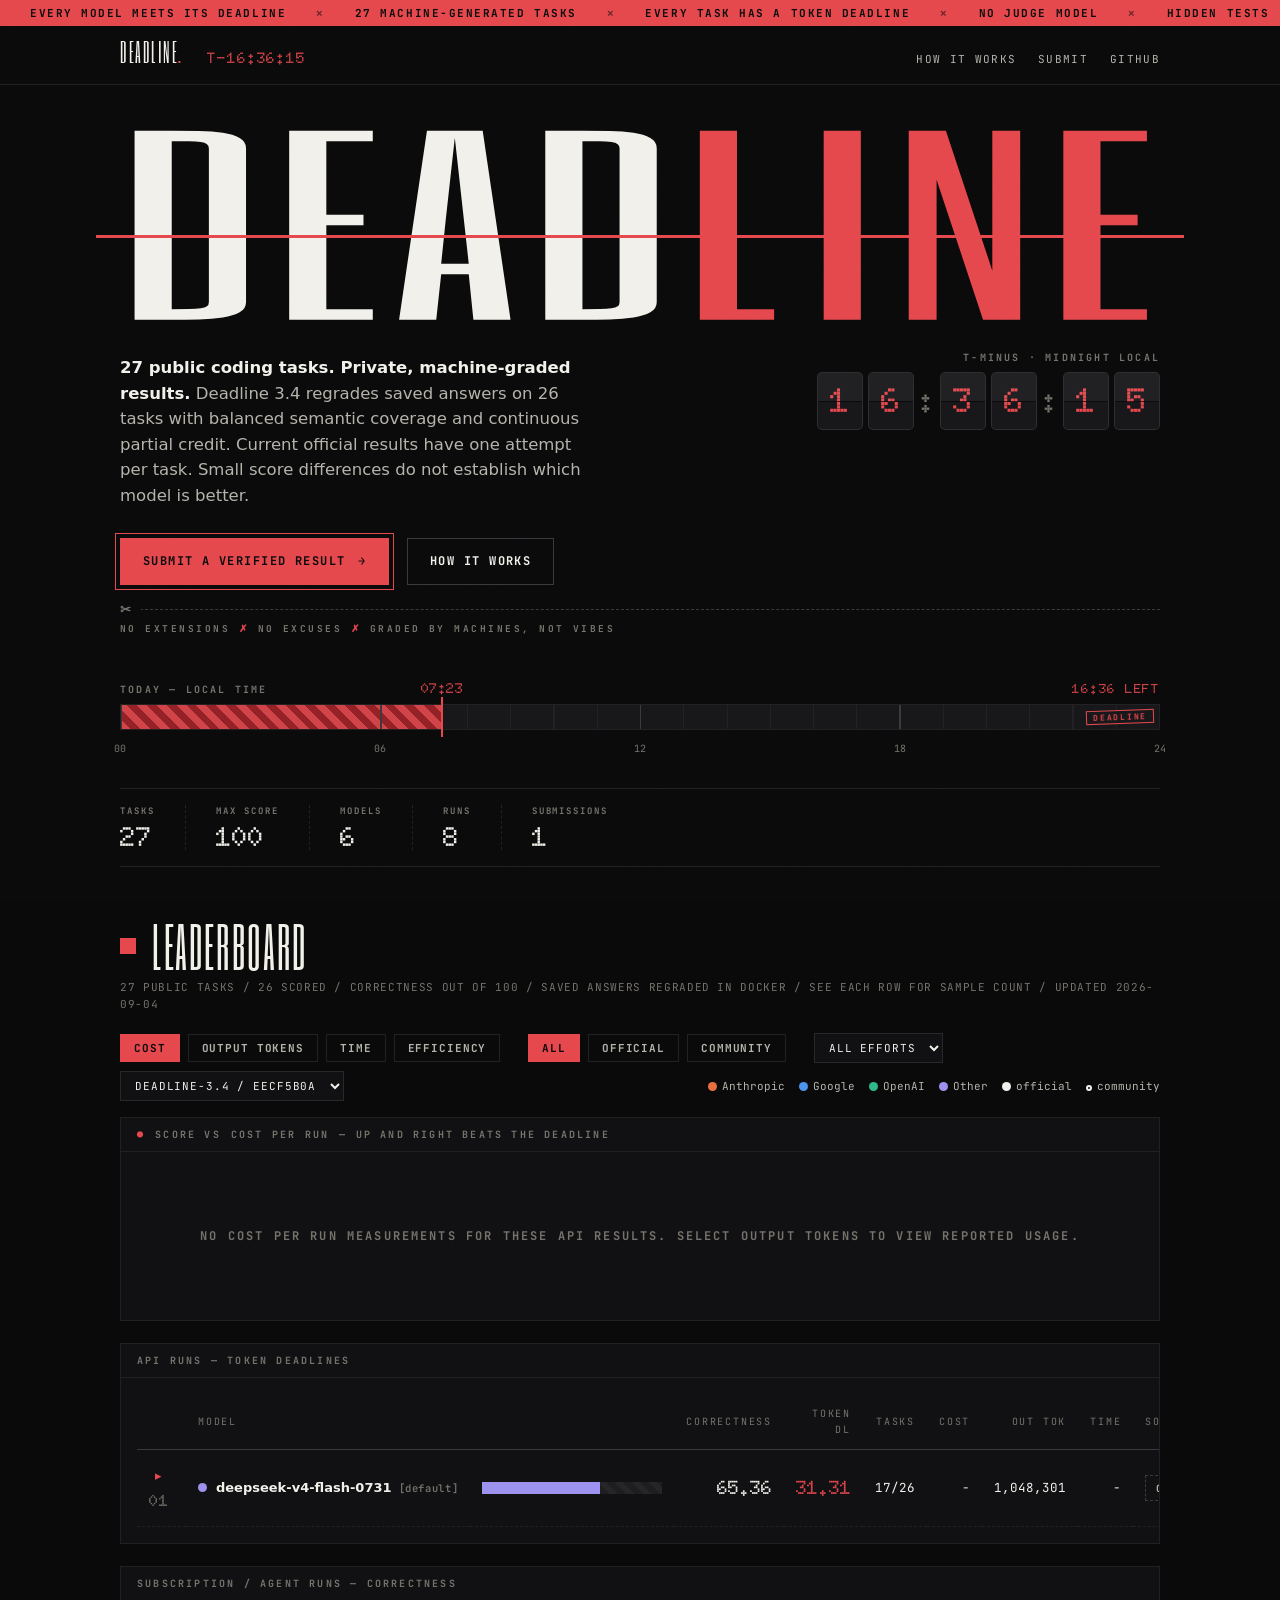
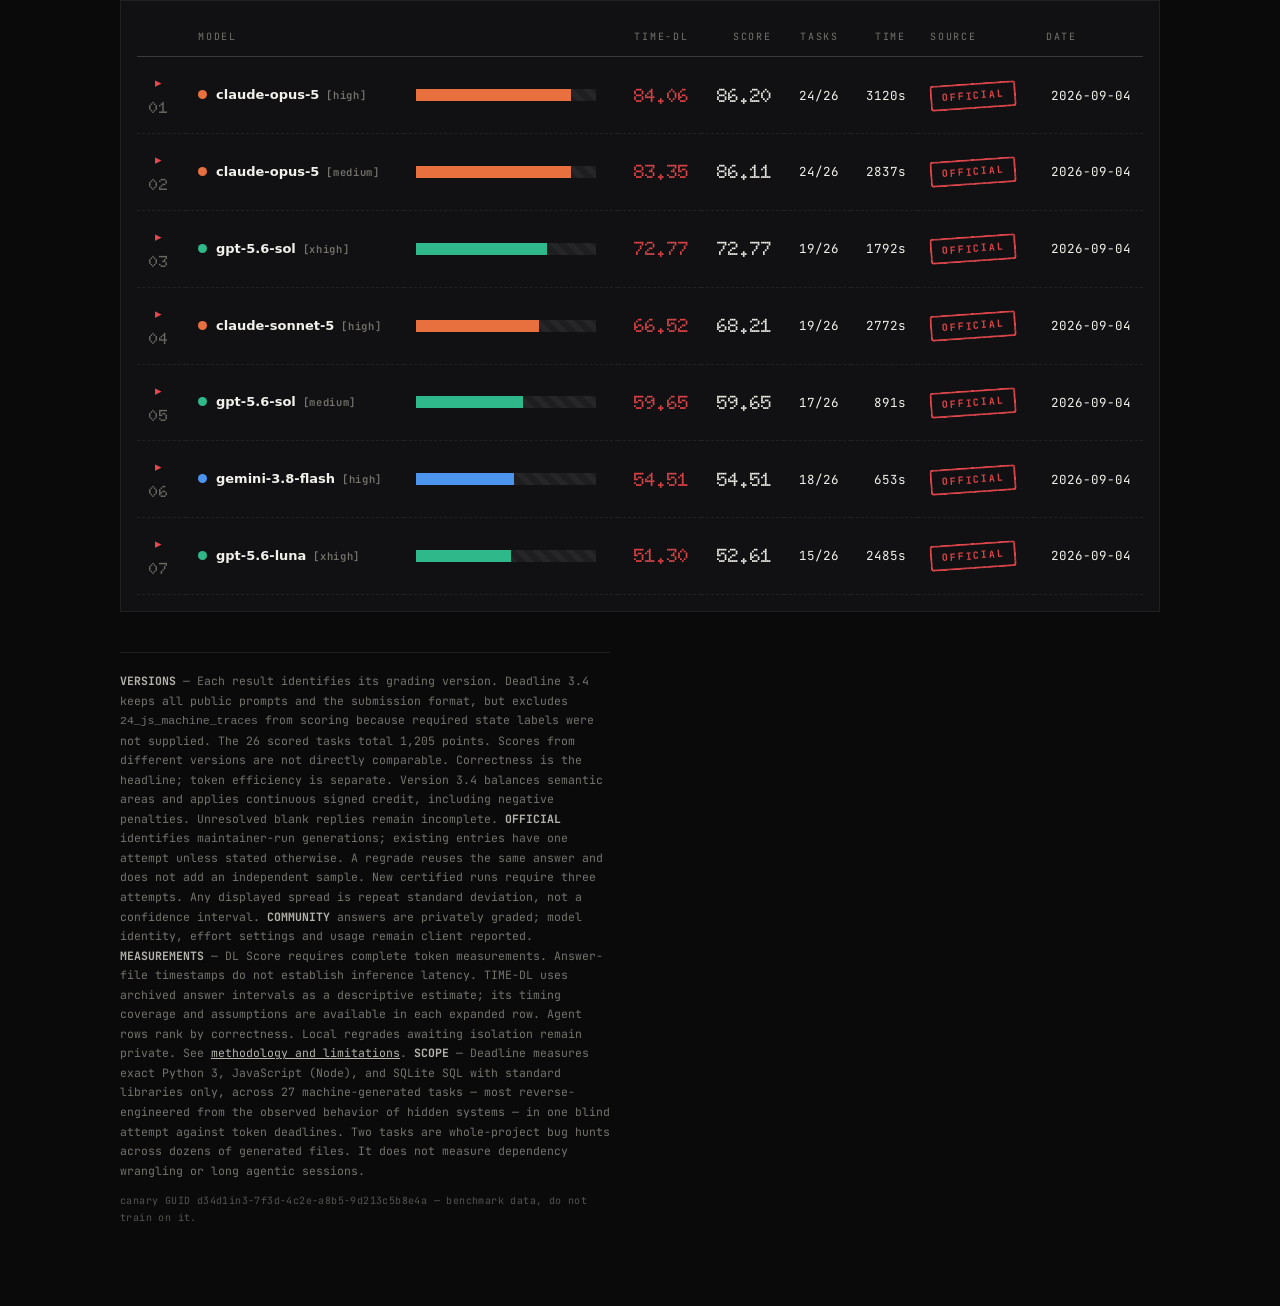
==== commit 89555bb5: "Publish reviewed DeepSeek V4 Flash community score" ====
--- a/index.html
+++ b/index.html
@@ -230,7 +230,9 @@
   document.getElementById("metric-name").textContent = M.label;
   const rows = runs.filter(r => M.get(r) != null);
   if (!rows.length) {
-    host.innerHTML = `<div class="empty">No metered API runs yet. Subscription and agent runs live on their own board below.</div>`;
+    host.innerHTML = runs.length
+      ? `<div class="empty">No ${M.label} measurements for these API results. Select Output tokens to view reported usage.</div>`
+      : `<div class="empty">No metered API runs yet. Subscription and agent runs live on their own board below.</div>`;
     return;
   }
   const W = 980, H = 440, L = 50, R = 30, T = 26, B = 48;
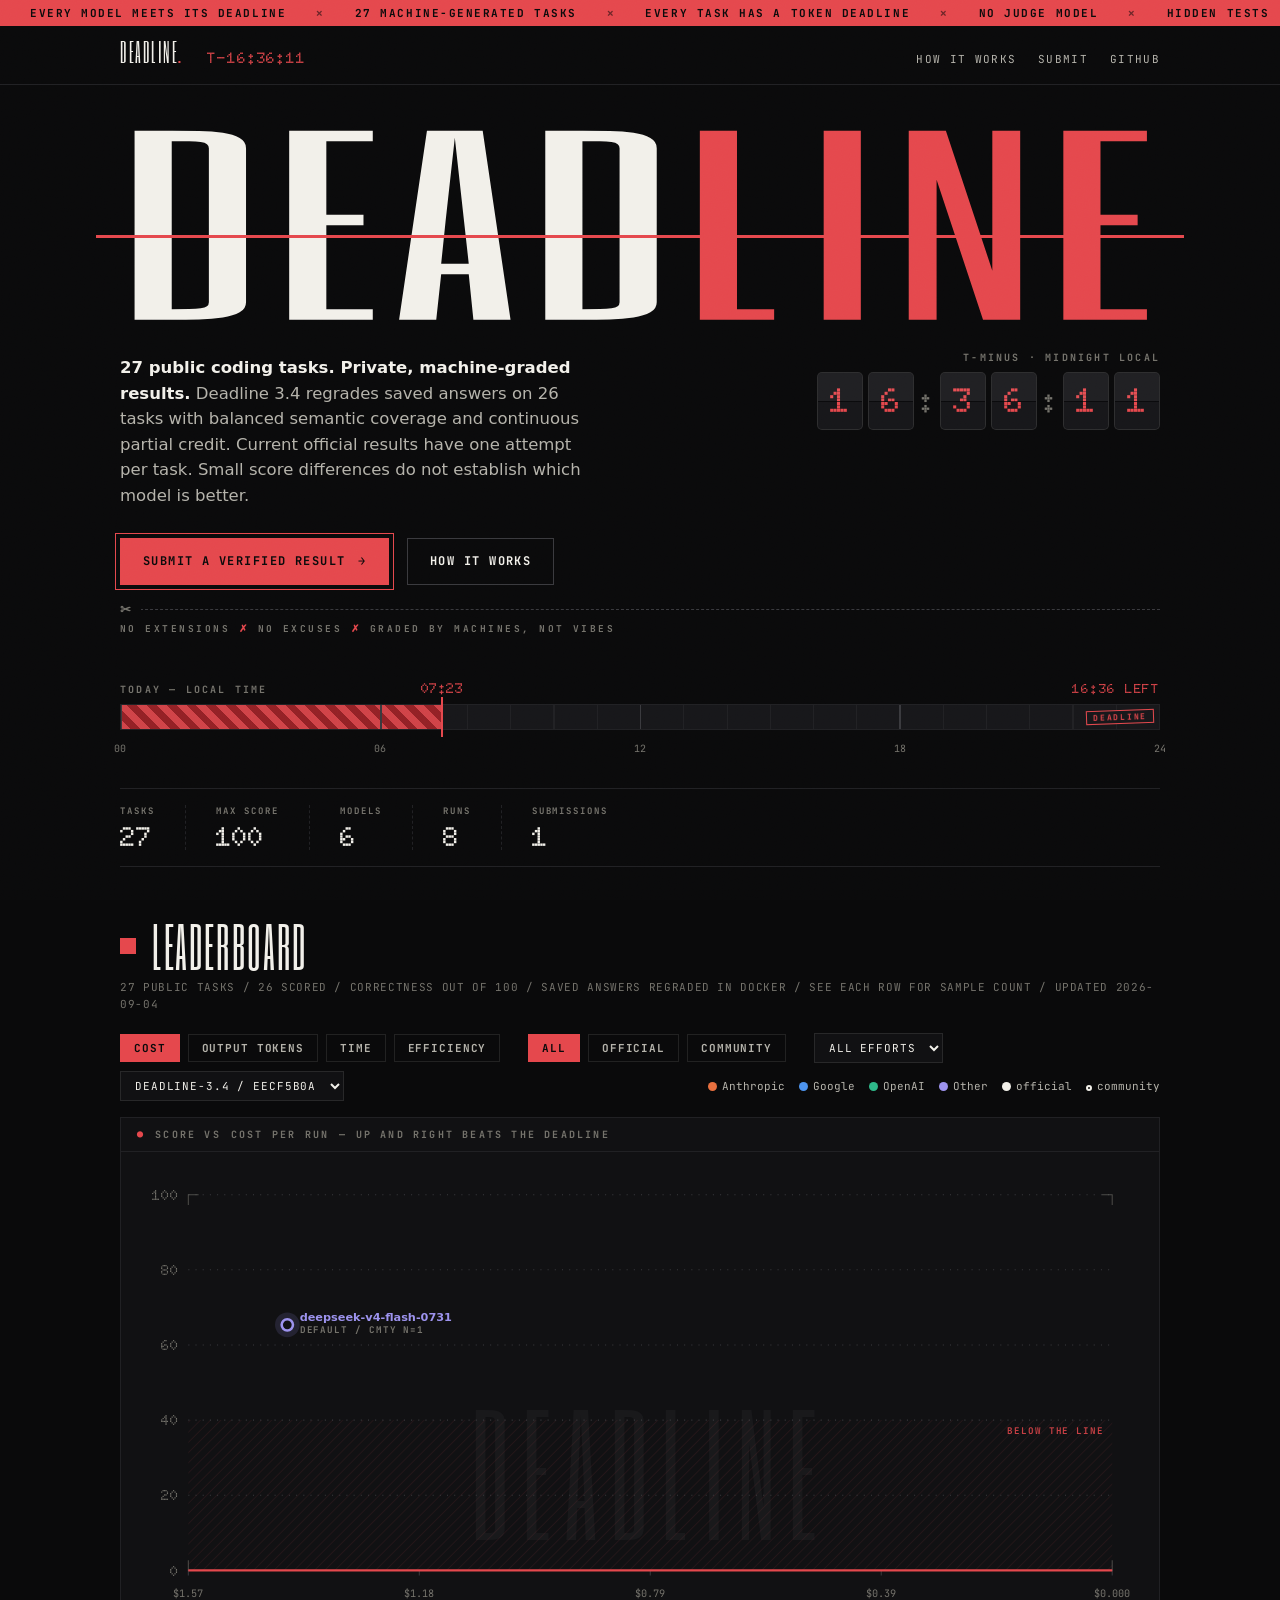
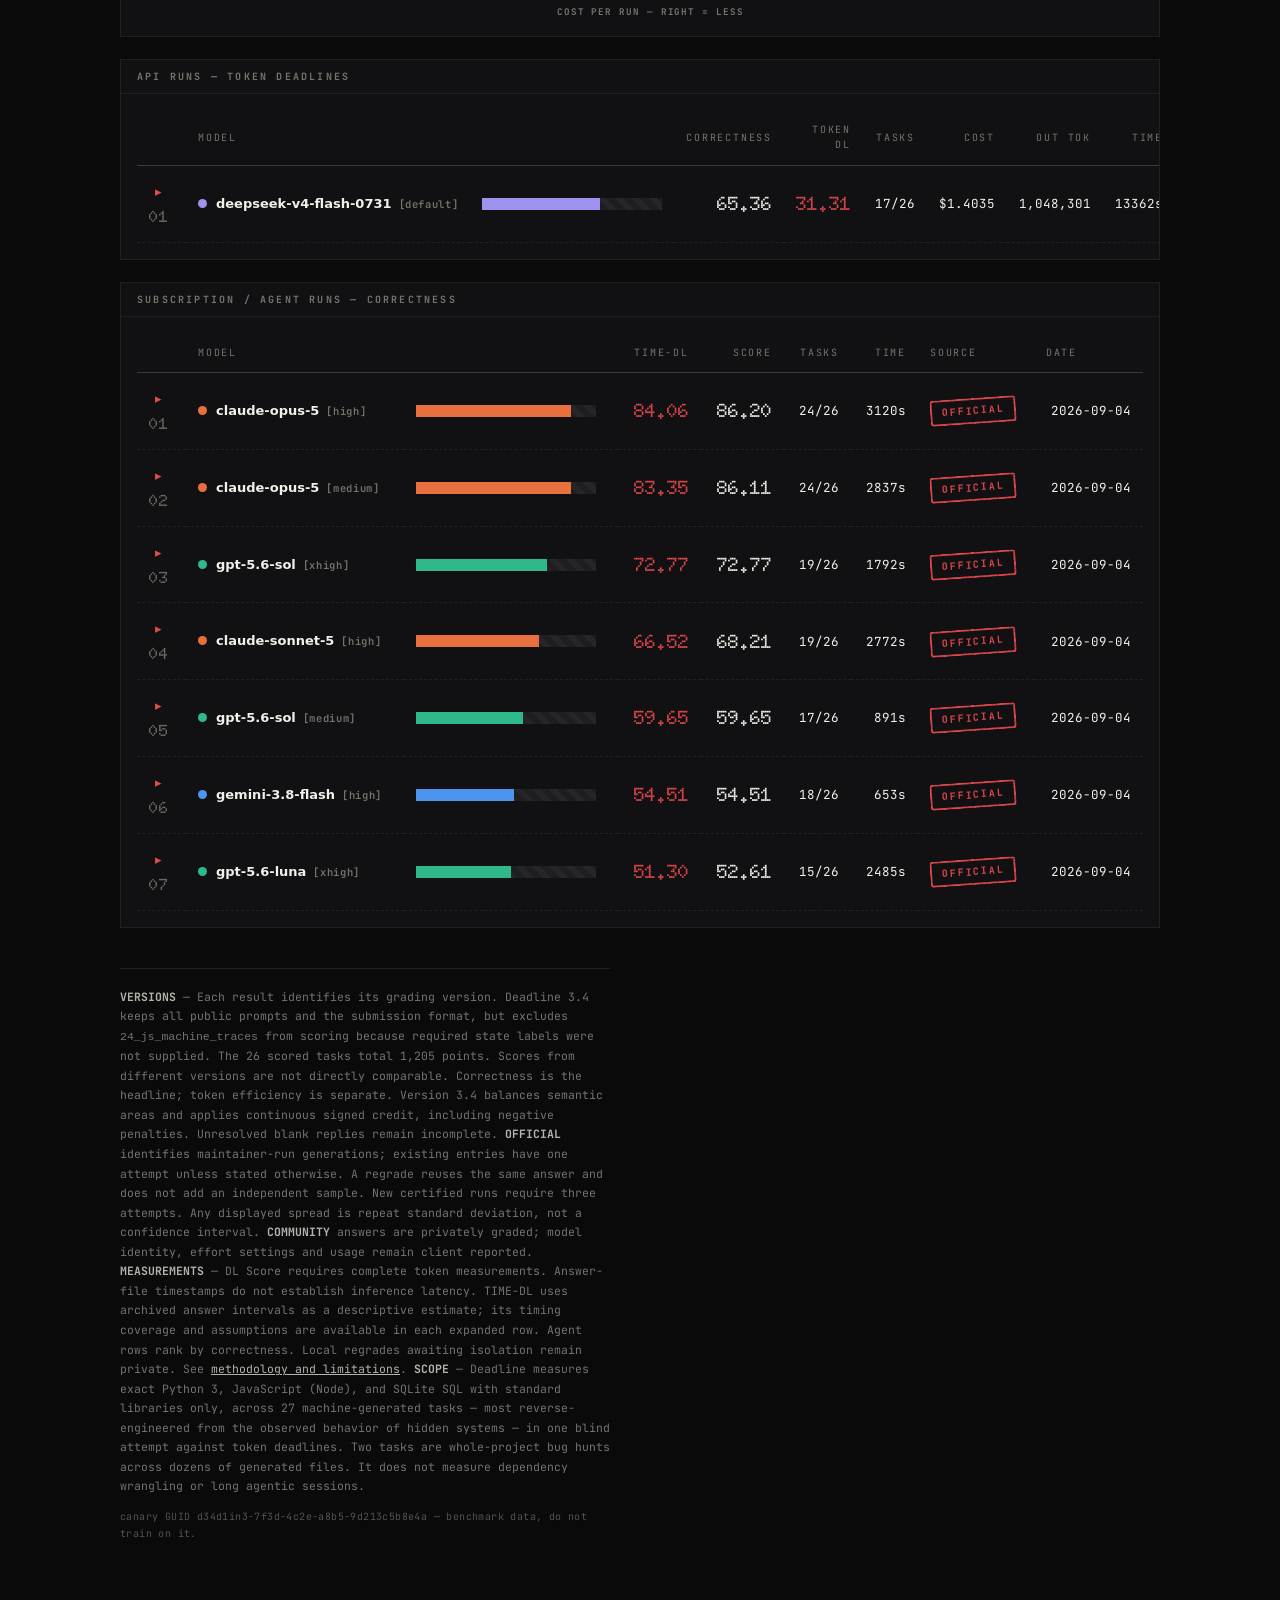
==== commit eb510b3e: "Rewrite post-mortems and measurement notes to be shorter and non-repetitive" ====
--- a/index.html
+++ b/index.html
@@ -319,13 +319,9 @@
 
 function measurementDetailsHTML(r) {
   return `<p class="td-meta">Full-pass points: ${fmtScore(r.strict_score)}/100. Grader: ${esc(r.benchmark_version || "legacy")} / ${esc((r.suite_hash || "unrecorded").slice(0,12))}.
-    ${r.samples || 1} saved attempt(s) per task; regrading adds no new attempts.
-    ${(r.samples || 1) === 1 ? "Repeat variation is unmeasured." : "Displayed spread is repeat standard deviation."}
-    ${r.settings_verified ? "Generation settings verified." : "Generation settings were not independently verified."}</p>` +
-    (r.tdl_score != null ? `<p class="td-meta">TIME-DL uses original answer-file intervals with current task credit.
-      These intervals are not verified inference latency. ${(r.tdl_missing_tasks || []).length} scored task(s)
-      lack a usable interval and receive no time discount, following the original convention.
-      This can overestimate TIME-DL. Time is the sum of recorded answer intervals.</p>` : "");
+    ${(r.samples || 1) === 1 ? "Single sample; repeat spread unmeasured." : `${r.samples} attempts per task; spread is repeat standard deviation.`}
+    ${r.settings_verified ? "Generation settings verified." : "Generation settings not independently verified."}</p>` +
+    (r.tdl_score != null ? `<p class="td-meta">TIME-DL is a descriptive estimate from saved answer timestamps, not measured latency.${(r.tdl_missing_tasks || []).length ? ` ${(r.tdl_missing_tasks || []).length} task(s) have no usable interval and get no time discount, which can overstate it.` : ""}</p>` : "");
 }
 
 function detailHTML(r, cols) {
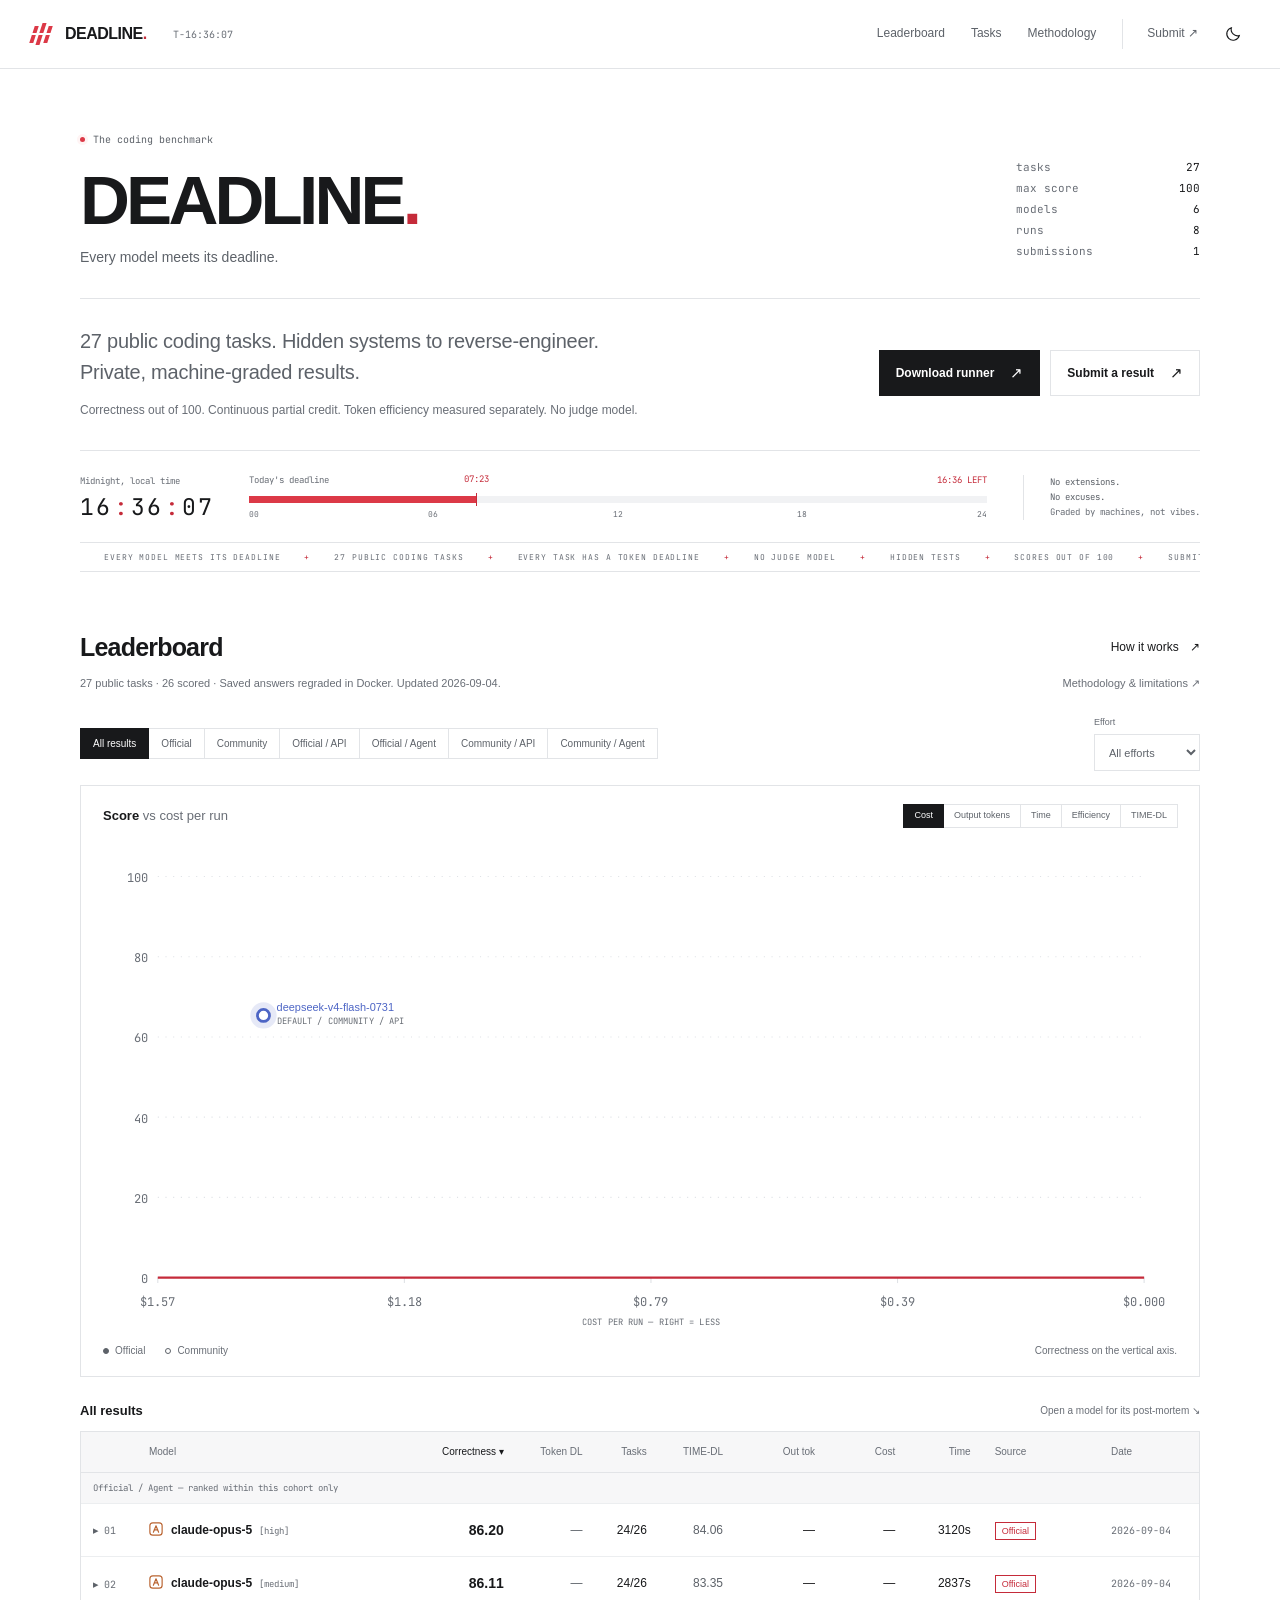
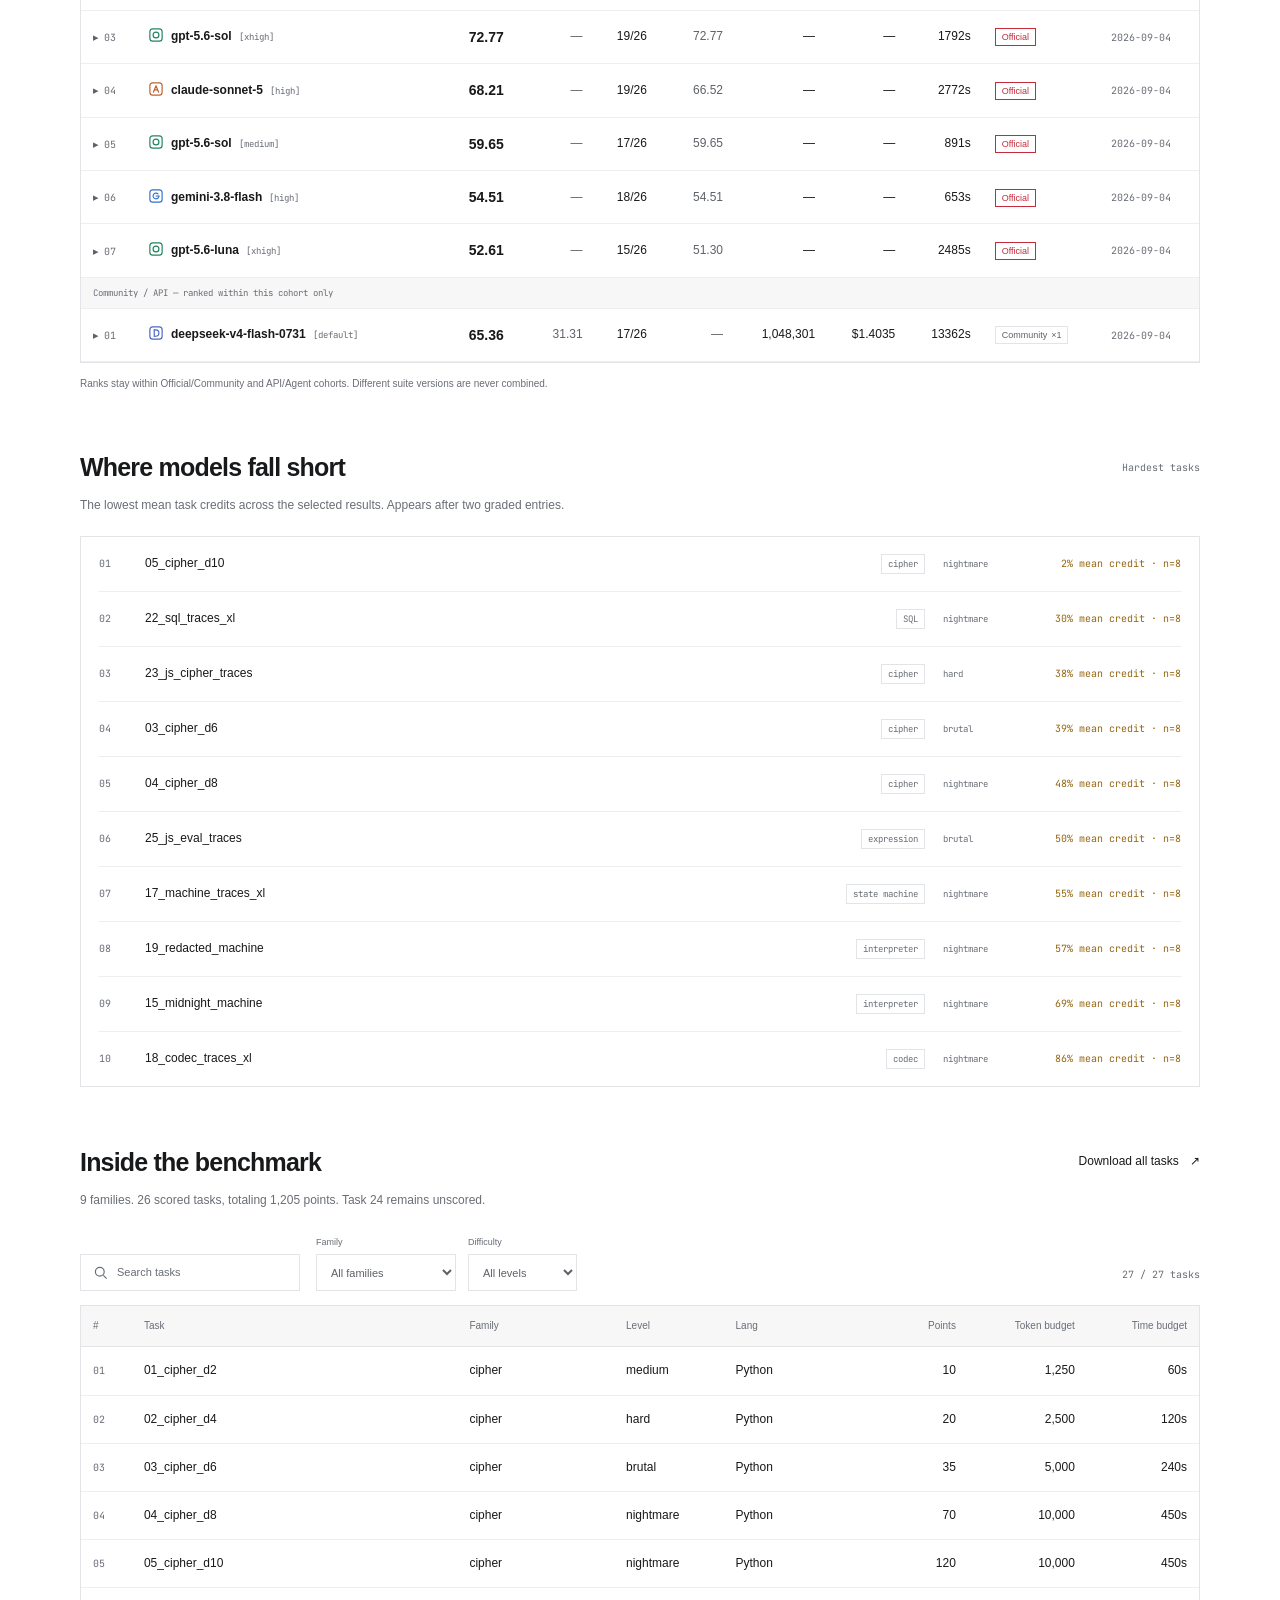
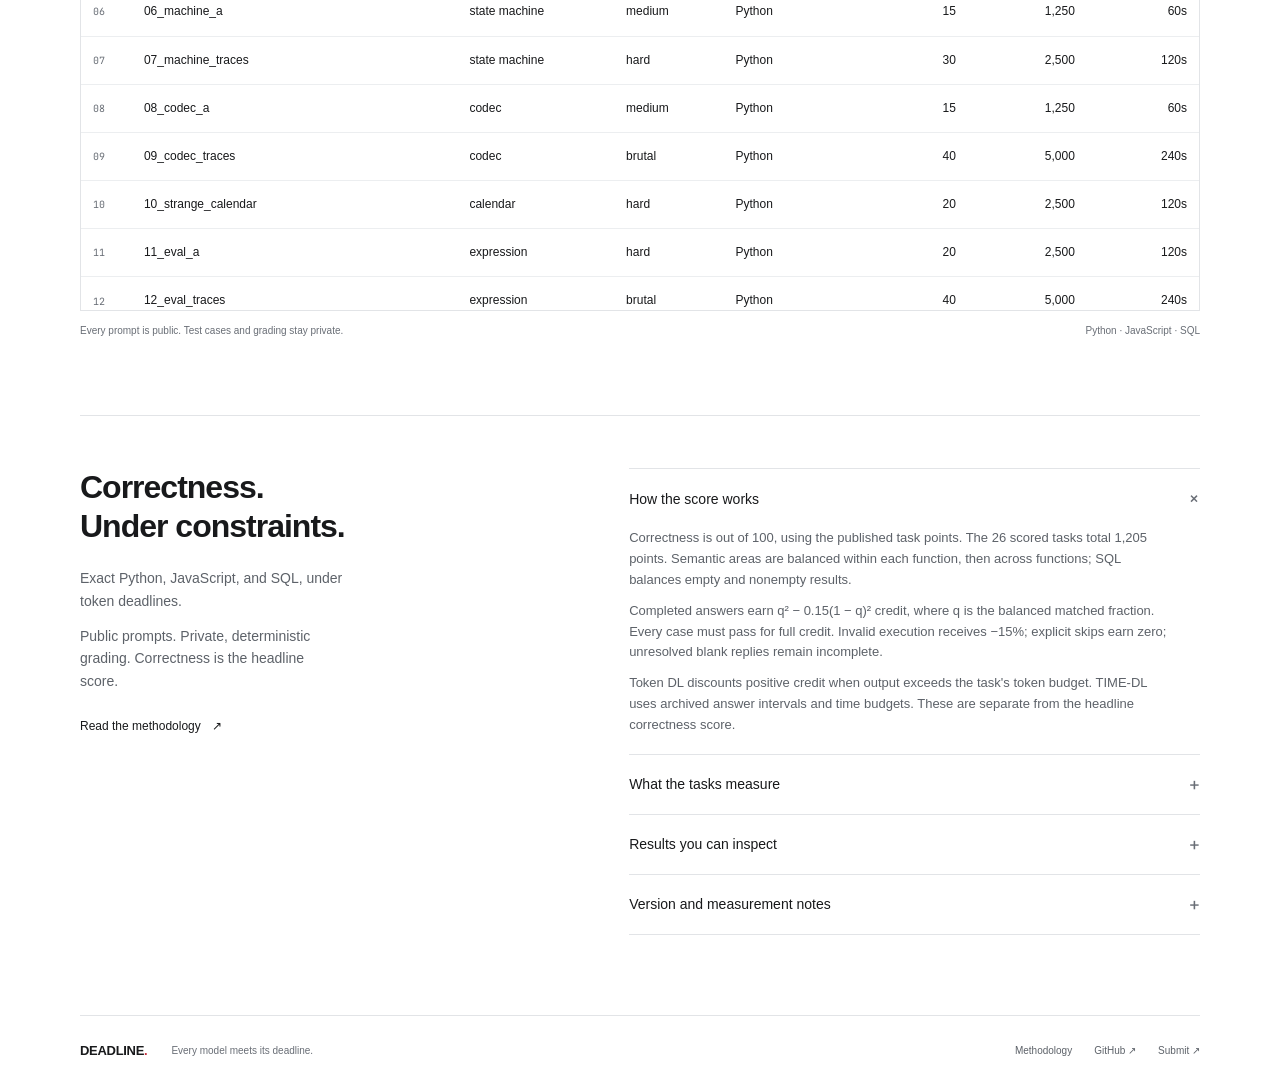
==== commit 8876c698: "Publish redesigned Deadline site with unchanged 3.4 results" ====
--- a/index.html
+++ b/index.html
@@ -1,8 +1,8 @@
 <!doctype html>
-<html lang="en">
+<html lang="en" data-theme="light">
 <head>
-<meta charset="utf-8">
-<meta name="viewport" content="width=device-width, initial-scale=1">
+  <meta charset="utf-8">
+  <meta name="viewport" content="width=device-width, initial-scale=1">
 <title>Deadline</title>
 <meta name="description" content="A closed coding benchmark for AI models. 27 machine-generated tasks, token deadlines, hidden fuzz-tested graders, no judge model, no self-reported scores.">
 <meta property="og:type" content="website">
@@ -15,103 +15,110 @@
 <meta property="og:image:height" content="630">
 <meta name="twitter:card" content="summary_large_image">
 <meta name="theme-color" content="#e5484d">
-<link rel="preconnect" href="https://fonts.googleapis.com">
-<link rel="preconnect" href="https://fonts.gstatic.com" crossorigin>
-<link href="https://fonts.googleapis.com/css2?family=Six+Caps&family=Doto:wght@800;900&family=JetBrains+Mono:wght@400;700&display=swap" rel="stylesheet">
-<link rel="stylesheet" href="style.css?v=7">
+  <script src="theme.js"></script>
+  <link rel="stylesheet" href="style.css?v=8">
 </head>
 <body>
-<div class="ticker" aria-hidden="true"><div class="ticker-track" id="ticker-track"></div></div>
-<nav><div class="nav-in">
-  <a class="brand" href="index.html">DEADLINE<em>.</em></a>
-  <span class="nav-clock" id="nav-clock" aria-hidden="true"></span>
-  <span class="nav-links">
-    <a href="how.html"><span>How it works</span></a>
-    <a href="submit.html"><span>Submit</span></a>
-    <a href="https://github.com/violetweather/deadline-site"><span>GitHub</span></a>
-  </span>
-</div></nav>
-
-<div class="wrap">
+<a class="skip-link" href="#main">Skip to content</a>
+<nav class="site-nav" aria-label="Main navigation">
+  <div class="nav-in">
+    <a class="brand" href="#main" aria-label="DEADLINE home"><span class="brand-mark" aria-hidden="true"><i></i><i></i><i></i></span>DEADLINE<span class="brand-dot">.</span></a>
+    <span class="nav-clock" id="nav-clock" aria-hidden="true"></span>
+    <div class="nav-links"><a href="#results"><span>Leaderboard</span></a><a href="#tasks"><span>Tasks</span></a><a href="#methodology"><span>Methodology</span></a></div>
+    <div class="nav-tools">
+      <a class="archive-link" href="submit.html">Submit <span aria-hidden="true">↗</span></a>
+      <button class="theme-toggle" id="theme-toggle" type="button" aria-label="Switch to dark theme" aria-pressed="false">
+        <svg class="icon-moon" viewBox="0 0 24 24" fill="none" stroke="currentColor" stroke-width="1.5" aria-hidden="true"><path d="M20.4 14.1A8.5 8.5 0 0 1 9.9 3.6a8.5 8.5 0 1 0 10.5 10.5Z"/></svg>
+        <svg class="icon-sun" viewBox="0 0 24 24" fill="none" stroke="currentColor" stroke-width="1.5" aria-hidden="true"><circle cx="12" cy="12" r="4"/><path d="M12 2v2m0 16v2M2 12h2m16 0h2M5 5l1.5 1.5m11 11L19 19M5 19l1.5-1.5m11-11L19 5"/></svg>
+      </button>
+    </div>
+  </div>
+</nav>
+<main class="wrap" id="main">
   <header class="hero">
-    <h1 class="visually-hidden">Deadline — a closed coding benchmark for AI models</h1>
-    <div class="wordmark" aria-hidden="true">
-      <svg viewBox="0 0 1000 150" preserveAspectRatio="none">
-        <text x="0" y="146" textLength="1000" lengthAdjust="spacingAndGlyphs">DEAD<tspan class="lm">LINE</tspan></text>
-      </svg>
-      <div class="strike"></div>
+    <div class="hero-top">
+      <div class="hero-title">
+        <div class="edition"><span class="status-dot" aria-hidden="true"></span> The coding benchmark</div>
+        <h1>DEADLINE<span>.</span></h1>
+        <p class="hero-tagline">Every model meets its deadline.</p>
+      </div>
+      <div class="statline" id="hero-stats" aria-label="Benchmark at a glance"></div>
     </div>
-
-    <div class="hero-row">
-      <p class="sub"><b>27 public coding tasks. Private, machine-graded results.</b>
-      Deadline 3.4 regrades saved answers on 26 tasks with balanced semantic coverage and continuous partial credit.
-      Current official results have one attempt per task. Small score differences do not establish which model is better.</p>
-      <div class="flapclock">
-        <div class="fc-label">T-minus · midnight local</div>
-        <div class="fc-cells" id="fc-cells" role="timer" aria-label="time left today"></div>
+    <div class="hero-bottom">
+      <div class="hero-copy">
+        <p class="sub"><span id="task-total">27</span> public coding tasks. Hidden systems to reverse-engineer. Private, machine-graded results.</p>
+        <p class="hero-note">Correctness out of 100. Continuous partial credit. Token efficiency measured separately. No judge model.</p>
       </div>
+      <div class="hero-actions"><a class="btn primary" href="deadline.zip" download>Download runner <span aria-hidden="true">↗</span></a><a class="btn" href="submit.html">Submit a result <span aria-hidden="true">↗</span></a></div>
     </div>
-
-    <div class="btns">
-      <a class="btn primary" href="submit.html">Submit a verified result</a>
-      <a class="btn" href="how.html">How it works</a>
+    <div class="deadline-strip">
+      <div class="flapclock"><div class="fc-label">Midnight, local time</div><div class="fc-cells" id="fc-cells" role="timer" aria-live="off" aria-label="Time to local midnight"></div></div>
+      <div class="dayline" aria-hidden="true">
+        <div class="dl-head"><span class="dl-title">Today's deadline</span><span class="dl-left" id="dl-left"></span></div>
+        <div class="dl-strip"><div class="dl-fill" id="dl-fill"></div><div class="dl-now" id="dl-now"><i id="dl-clock"></i></div><span class="dl-flag">24:00</span></div>
+        <div class="dl-labels"><b style="left:0">00</b><b style="left:25%">06</b><b style="left:50%">12</b><b style="left:75%">18</b><b style="left:100%">24</b></div>
+      </div>
+      <p class="fineprint">No extensions.<br>No excuses.<br><span>Graded by machines, not vibes.</span></p>
     </div>
-    <p class="fineprint">No extensions <em>&#10007;</em> no excuses <em>&#10007;</em> graded by machines, not vibes</p>
-
-    <div class="dayline" aria-hidden="true">
-      <div class="dl-head">
-        <span class="dl-title">Today &mdash; local time</span>
-        <span class="dl-left" id="dl-left"></span>
-      </div>
-      <div class="dl-strip">
-        <div class="dl-fill" id="dl-fill"></div>
-        <div class="dl-now" id="dl-now"><i id="dl-clock"></i></div>
-        <span class="dl-flag">Deadline</span>
-      </div>
-      <div class="dl-labels">
-        <b style="left:0">00</b><b style="left:25%">06</b><b style="left:50%">12</b>
-        <b style="left:75%">18</b><b style="left:100%">24</b>
-      </div>
-    </div>
-
-    <div class="statline" id="hero-stats"></div>
+    <div class="ticker" aria-hidden="true"><div class="ticker-track" id="ticker-track"></div></div>
   </header>
 
-  <h2 class="section">Leaderboard</h2>
-  <p class="meta-line" id="meta-line"></p>
+  <section class="results-section" id="results" aria-labelledby="results-title">
+    <div class="section-heading"><h2 id="results-title">Leaderboard</h2><a class="text-link" href="how.html">How it works <span aria-hidden="true">↗</span></a></div>
+    <div class="results-context"><p id="release-status" role="status">27 public tasks · 26 scored · Saved answers regraded in Docker.</p><a href="how.html">Methodology &amp; limitations <span aria-hidden="true">↗</span></a></div>
+    <div class="board-toolbar"><div class="chips" id="cohort-chips" role="group" aria-label="Filter result cohort">
+      <button class="chip on" data-cohort="all" aria-pressed="true">All results</button>
+      <button class="chip" data-cohort="official" aria-pressed="false">Official</button>
+      <button class="chip" data-cohort="community" aria-pressed="false">Community</button>
+      <button class="chip" data-cohort="official/api" aria-pressed="false">Official / API</button>
+      <button class="chip" data-cohort="official/agent" aria-pressed="false">Official / Agent</button>
+      <button class="chip" data-cohort="community/api" aria-pressed="false">Community / API</button>
+      <button class="chip" data-cohort="community/agent" aria-pressed="false">Community / Agent</button>
+    </div><label class="select-field effort-filter" for="f-effort"><span>Effort</span><select id="f-effort"><option value="all">All efforts</option></select></label></div>
+    <div class="panel frontier-panel">
+      <div class="panel-head"><h3>Score <span class="muted">vs <span id="metric-name">cost per run</span></span></h3>
+        <div class="chips metric-chips" id="metric-chips" role="group" aria-label="Chart measurement">
+          <button class="chip on" data-metric="cost" aria-pressed="true">Cost</button>
+          <button class="chip" data-metric="tokens" aria-pressed="false">Output tokens</button>
+          <button class="chip" data-metric="seconds" aria-pressed="false">Time</button>
+          <button class="chip" data-metric="eff" aria-pressed="false">Efficiency</button>
+          <button class="chip" data-metric="tdl" aria-pressed="false">TIME-DL</button>
+        </div>
+      </div>
+      <div class="panel-body chart-scroll" id="c-frontier" tabindex="0" role="region" aria-label="Score comparison chart"><p class="empty">Loading graded results…</p></div>
+      <div class="chart-legend"><span><i class="legend-dot solid" aria-hidden="true"></i> Official</span><span><i class="legend-dot" aria-hidden="true"></i> Community</span><span class="legend-note">Correctness on the vertical axis.</span></div>
+    </div>
+    <div class="table-heading"><h3>All results</h3><span>Open a model for its post-mortem <span aria-hidden="true">↘</span></span></div>
+    <div class="panel table-panel"><div class="panel-body chart-scroll" id="leaderboard" tabindex="0" role="region" aria-label="Model leaderboard"><p class="empty">Loading graded results…</p></div></div>
+    <p class="meta-line cohort-note">Ranks stay within Official/Community and API/Agent cohorts. Different suite versions are never combined.</p>
+  </section>
 
-  <div class="chips" id="metric-chips">
-    <button class="chip on" data-metric="cost">Cost</button>
-    <button class="chip" data-metric="tokens">Output tokens</button>
-    <button class="chip" data-metric="time">Time</button>
-    <button class="chip" data-metric="eff">Efficiency</button>
-    <span class="gap"></span>
-    <button class="chip on" data-source="all">All</button>
-    <button class="chip" data-source="official">Official</button>
-    <button class="chip" data-source="community">Community</button>
-    <span class="gap"></span>
-    <select id="f-effort" aria-label="filter by effort"><option value="all">All efforts</option></select>
-    <select id="f-cohort" aria-label="Grading version"></select>
-    <span class="legend" id="legend"></span>
-  </div>
+  <section class="hardest-section" aria-labelledby="hardest-title">
+    <div class="section-heading"><h2 id="hardest-title">Where models fall short</h2><span class="section-aside">Hardest tasks</span></div>
+    <p class="section-description">The lowest mean task credits across the selected results. Appears after two graded entries.</p>
+    <div class="panel hardest-panel"><div class="panel-body" id="hardest"><p class="empty">Needs at least two graded entries.</p></div></div>
+  </section>
 
-  <div class="panel">
-    <div class="panel-head"><span class="live">&#9679;</span> Score vs <span id="metric-name">cost</span> &mdash; up and right beats the deadline</div>
-    <div class="panel-body chart-scroll" id="c-frontier"></div>
-  </div>
+  <section class="tasks-section" id="tasks" aria-labelledby="tasks-title">
+    <div class="section-heading"><h2 id="tasks-title">Inside the benchmark</h2><a class="text-link" href="deadline.zip" download>Download all tasks <span aria-hidden="true">↗</span></a></div>
+    <p class="section-description" id="suite-line">27 public tasks. 26 scored, totaling 1,205 points. Task 24 remains unscored.</p>
+    <div class="task-toolbar">
+      <label class="search-field" for="task-search"><svg viewBox="0 0 20 20" fill="none" stroke="currentColor" stroke-width="1.5" aria-hidden="true"><circle cx="8.5" cy="8.5" r="5.5"/><path d="m13 13 4 4"/></svg><input id="task-search" type="search" placeholder="Search tasks" aria-label="Search tasks"></label>
+      <label class="select-field" for="task-family"><span>Family</span><select id="task-family"><option value="">All families</option></select></label>
+      <label class="select-field" for="task-level"><span>Difficulty</span><select id="task-level"><option value="">All levels</option><option>medium</option><option>hard</option><option>brutal</option><option>nightmare</option></select></label>
+      <span id="task-count" role="status"></span>
+    </div>
+    <div class="panel table-panel"><div class="task-scroll" tabindex="0" role="region" aria-label="Public task catalog"><table id="task-table"><caption class="visually-hidden">DEADLINE public tasks and budgets</caption></table></div></div>
+    <p class="catalog-note">Every prompt is public. Test cases and grading stay private. <span>Python &middot; JavaScript &middot; SQL</span></p>
+  </section>
 
-  <div class="panel">
-    <div class="panel-head">API runs &mdash; token deadlines</div>
-    <div class="panel-body chart-scroll"><table id="t-runs"></table></div>
-  </div>
-
-  <div class="panel">
-    <div class="panel-head">Subscription / agent runs &mdash; correctness</div>
-    <div class="panel-body chart-scroll"><table id="t-subs"></table></div>
-  </div>
-
-  <footer>
-    <b>VERSIONS</b> &mdash; Each result identifies its grading version. Deadline 3.4
+  <section class="methodology-section" id="methodology" aria-labelledby="methodology-title">
+    <div class="methodology-intro"><h2 id="methodology-title">Correctness.<br>Under constraints.</h2><p>Exact Python, JavaScript, and SQL, under token deadlines.</p><p>Public prompts. Private, deterministic grading. Correctness is the headline score.</p><a class="text-link" href="how.html">Read the methodology <span aria-hidden="true">↗</span></a></div>
+    <div class="methodology-details">
+      <details open><summary>How the score works <span aria-hidden="true">+</span></summary><div class="method-body"><p>Correctness is out of 100, using the published task points. The 26 scored tasks total 1,205 points. Semantic areas are balanced within each function, then across functions; SQL balances empty and nonempty results.</p><p>Completed answers earn q² − 0.15(1 − q)² credit, where q is the balanced matched fraction. Every case must pass for full credit. Invalid execution receives −15%; explicit skips earn zero; unresolved blank replies remain incomplete.</p><p>Token DL discounts positive credit when output exceeds the task's token budget. TIME-DL uses archived answer intervals and time budgets. These are separate from the headline correctness score.</p></div></details>
+      <details><summary>What the tasks measure <span aria-hidden="true">+</span></summary><div class="method-body"><p>27 public Python, JavaScript, and SQLite SQL tasks, using standard libraries. Most require reverse-engineering hidden behavior from observations; two are bug hunts across generated projects.</p><p>One blind attempt per task, per sample. This benchmark does not measure dependency wrangling or long agentic projects. Task 24 remains available but unscored because its prompt omits required final-state labels.</p></div></details>
+      <details><summary>Results you can inspect <span aria-hidden="true">+</span></summary><div class="method-body"><p>Official and community submissions retain their provenance, with API and agent runs ranked separately. Entries from different suite hashes never share a board.</p><p>Open a model's post-mortem for the original commentary, task verdicts and contributions, full-pass points, sample counts, and timing assumptions. Current saved generations have one attempt per task; a regrade does not add an independent sample.</p><p>Download the complete <a href="data/official.json">official results</a> or <a href="data/community.json">community results</a>.</p></div></details>
+      <details><summary>Version and measurement notes <span aria-hidden="true">+</span></summary><div class="method-body version-notes"><b>VERSIONS</b> &mdash; Each result identifies its grading version. Deadline 3.4
     keeps all public prompts and the submission format, but excludes <code>24_js_machine_traces</code>
     from scoring because required state labels were not supplied. The 26 scored tasks total 1,205 points.
     Scores from different versions are not directly comparable. Correctness is the headline;
@@ -126,355 +133,12 @@
     its timing coverage and assumptions are available in each expanded row. Agent rows rank by correctness.
     Local regrades awaiting isolation remain private. See <a href="how.html">methodology and limitations</a>.
     <b>SCOPE</b> &mdash; Deadline measures exact Python 3, JavaScript (Node), and SQLite SQL with standard libraries only, across 27 machine-generated tasks — most reverse-engineered from the observed behavior of hidden systems — in one blind attempt against token deadlines. Two tasks are whole-project bug hunts across dozens of generated files. It does not measure dependency wrangling or long agentic sessions.
-    <span class="canary">canary GUID d34d1in3-7f3d-4c2e-a8b5-9d213c5b8e4a — benchmark data, do not train on it.</span>
-  </footer>
-</div>
-<div id="tooltip"></div>
-
-<script src="site.js?v=3"></script>
-<script>
-"use strict";
-const tooltip = document.getElementById("tooltip");
-function showTip(e, html) {
-  tooltip.innerHTML = html;
-  tooltip.style.display = "block";
-  const x = Math.min(e.clientX + 14, innerWidth - tooltip.offsetWidth - 8);
-  tooltip.style.left = x + "px";
-  tooltip.style.top = (e.clientY + 14) + "px";
-}
-function hideTip() { tooltip.style.display = "none"; }
-function attachTips(root) {
-  root.querySelectorAll("[data-tip]").forEach(el => {
-    el.addEventListener("mousemove", e => showTip(e, el.dataset.tip));
-    el.addEventListener("mouseleave", hideTip);
-  });
-}
-
-const esc = s => String(s).replace(/[&<>"]/g, c => ({"&":"&amp;","<":"&lt;",">":"&gt;",'"':"&quot;"}[c]));
-const FAMILIES = [
-  [/gemini|google|gemma/i, "var(--c-google)", "Google"],
-  [/claude|anthropic/i, "var(--c-anthropic)", "Anthropic"],
-  [/gpt|openai|o\d/i, "var(--c-openai)", "OpenAI"],
-];
-function family(model) {
-  for (const [re, color, name] of FAMILIES) if (re.test(model)) return { color, name };
-  return { color: "var(--c-other)", name: "Other" };
-}
-const scoreOf = r => Number.isFinite(r.score) ? r.score : null;
-const preciseScore = r => r.score_analysis?.score_unrounded ?? scoreOf(r);
-const fmtScore = n => Number.isFinite(n) ? n.toFixed(2) : "—";
-const cohortOf = r => `${r.benchmark_version || "legacy"}/${r.suite_hash || "unrecorded"}`;
-const fmtCount = n => new Intl.NumberFormat("en", { notation: "compact", maximumFractionDigits: 1 }).format(n);
-
-const METRICS = {
-  cost:   { label: "cost per run", get: r => runCost(r), fmt: v => "$" + v.toFixed(v < 0.1 ? 3 : 2) },
-  tokens: { label: "output tokens", get: r => r.tokens_out || null, fmt: v => v >= 1000 ? (v / 1000).toFixed(0) + "k" : String(v) },
-  time:   { label: "run time", get: r => r.seconds || null, fmt: v => v.toFixed(0) + "s" },
-  eff:    { label: "output tokens per point", get: r => (r.tokens_out && scoreOf(r) > 0) ? r.tokens_out / scoreOf(r) : null,
-            fmt: v => v >= 1000 ? (v / 1000).toFixed(1) + "k" : v.toFixed(0) },
-};
-
-let RUNS = [], PRICES = {}, metric = "cost", source = "all";
-
-async function loadJSON(path, fallback) {
-  try {
-    const res = await fetch(path, { cache: "no-store" });
-    if (!res.ok) return fallback;
-    return await res.json();
-  } catch { return fallback; }
-}
-
-function runCost(r) {
-  if (r.cost_usd != null) return r.cost_usd;
-  const p = PRICES[r.model];
-  if (!p || (!r.tokens_in && !r.tokens_out)) return null;
-  return r.tokens_in / 1e6 * p.in + r.tokens_out / 1e6 * p.out;
-}
-
-function filtered() {
-  const eff = document.getElementById("f-effort").value;
-  const cohort = document.getElementById("f-cohort").value;
-  return RUNS.filter(r => scoreOf(r) !== null && r.measurement_status !== "incomplete" &&
-    cohortOf(r) === cohort &&
-    (source === "all" || (source === "official") === !!r.official) &&
-    (eff === "all" || r.effort === eff));
-}
-
-function heroStats() {
-  const rows = [
-    ["tasks", Math.max(27, ...RUNS.map(r => r.total || 0))], ["max score", 100],
-    ["models", new Set(RUNS.map(r => r.model)).size],
-    ["runs", RUNS.length],
-    ["submissions", fmtCount(RUNS.filter(r => !r.official).reduce((a, r) => a + (r.samples || 1), 0))],
-  ];
-  document.getElementById("hero-stats").innerHTML = rows.map(([k, v]) =>
-    `<span class="stat"><span class="sl">${k}</span><span class="sv">${v}</span></span>`).join("");
-  const dates = RUNS.map(r => r.when || "").sort();
-  const last = dates[dates.length - 1];
-  document.getElementById("meta-line").textContent =
-    "27 PUBLIC TASKS / 26 SCORED / CORRECTNESS OUT OF 100 / SAVED ANSWERS REGRADED IN DOCKER / SEE EACH ROW FOR SAMPLE COUNT" +
-    (last ? ` / UPDATED ${last.replace(/(\d{4})(\d{2})(\d{2})/, "$1-$2-$3")}` : "");
-}
-
-function legend(runs) {
-  const fams = [...new Map(runs.map(r => { const f = family(r.model); return [f.name, f.color]; })).entries()];
-  document.getElementById("legend").innerHTML =
-    fams.map(([n, c]) => `<span><span class="dot" style="background:${c}"></span>${n}</span>`).join("") +
-    `<span><span class="dot" style="background:var(--ink)"></span>official</span>` +
-    `<span><span class="dot" style="background:transparent;border:2px solid var(--ink);width:6px;height:6px"></span>community</span>`;
-}
-
-function frontier(runs) {
-  const host = document.getElementById("c-frontier");
-  const M = METRICS[metric];
-  document.getElementById("metric-name").textContent = M.label;
-  const rows = runs.filter(r => M.get(r) != null);
-  if (!rows.length) {
-    host.innerHTML = runs.length
-      ? `<div class="empty">No ${M.label} measurements for these API results. Select Output tokens to view reported usage.</div>`
-      : `<div class="empty">No metered API runs yet. Subscription and agent runs live on their own board below.</div>`;
-    return;
-  }
-  const W = 980, H = 440, L = 50, R = 30, T = 26, B = 48;
-  const maxV = Math.max(...rows.map(M.get)) * 1.12 || 1;
-  const x = v => L + (W - L - R) * (1 - v / maxV);
-  const y = s => T + (H - T - B) * (1 - s / 100);
-  let svg = `<svg class="chart" viewBox="0 0 ${W} ${H}" width="100%" role="img" aria-label="Score versus ${M.label}">`;
-  svg += `<defs><pattern id="hz" width="7" height="7" patternUnits="userSpaceOnUse" patternTransform="rotate(45)">
-    <line x1="0" y1="0" x2="0" y2="7" stroke="var(--red)" stroke-width="1" opacity="0.16"/></pattern></defs>`;
-
-  svg += `<text x="${(L + W - R) / 2}" y="${y(8)}" text-anchor="middle" aria-hidden="true"
-    style="font-family:var(--disp);font-size:150px;letter-spacing:12px" fill="var(--grid)" opacity="0.5">DEADLINE</text>`;
-
-  svg += `<rect x="${L}" y="${y(40)}" width="${W - L - R}" height="${y(0) - y(40)}" fill="url(#hz)"/>`;
-  svg += `<text class="tag" x="${W - R - 8}" y="${y(40) + 14}" text-anchor="end" fill="var(--red)" opacity="0.85">BELOW THE LINE</text>`;
-
-  for (let s = 0; s <= 100; s += 20) {
-    svg += `<line x1="${L}" y1="${y(s)}" x2="${W - R}" y2="${y(s)}" stroke="var(--axis)" stroke-width="1" stroke-dasharray="1 6"/>`;
-    svg += `<text class="axis-doto" x="${L - 9}" y="${y(s) + 5}" text-anchor="end" fill="var(--muted)">${s}</text>`;
-  }
-  for (let i = 0; i <= 4; i++) {
-    const v = maxV * i / 4;
-    svg += `<line x1="${x(v)}" y1="${y(0)}" x2="${x(v)}" y2="${y(0) + 5}" stroke="var(--axis)"/>`;
-    svg += `<text class="axis-mono" x="${x(v)}" y="${H - 22}" text-anchor="middle" fill="var(--muted)">${M.fmt(v)}</text>`;
-  }
-  svg += `<text class="tag" x="${(L + W - R) / 2}" y="${H - 5}" text-anchor="middle" fill="var(--muted)">${M.label.toUpperCase()} — RIGHT = LESS</text>`;
-
-  const cm = 10;
-  for (const [cx, cy, dx, dy] of [[L, T, 1, 1], [W - R, T, -1, 1], [L, y(0), 1, -1], [W - R, y(0), -1, -1]]) {
-    svg += `<path d="M ${cx + dx * cm} ${cy} H ${cx} V ${cy + dy * cm}" fill="none" stroke="var(--muted)" stroke-width="1" opacity="0.6"/>`;
-  }
-
-  svg += `<line x1="${L}" y1="${y(0)}" x2="${W - R}" y2="${y(0)}" stroke="var(--red)" stroke-width="2"/>`;
-
-  const byModel = new Map();
-  rows.forEach(r => {
-    if (!byModel.has(r.model)) byModel.set(r.model, []);
-    byModel.get(r.model).push(r);
-  });
-  for (const [model, group] of byModel) {
-    if (group.length < 2) continue;
-    const pts = [...group].sort((a, b) => M.get(a) - M.get(b))
-      .map(r => `${x(M.get(r))},${y(scoreOf(r))}`).join(" ");
-    svg += `<polyline points="${pts}" fill="none" stroke="${family(model).color}" stroke-width="1.5" opacity="0.5"/>`;
-  }
-  rows.forEach(r => {
-    const f = family(r.model), v = M.get(r), sc = scoreOf(r);
-    const px = x(v), py = y(sc);
-    const err = r.score_err || 0;
-    const errTxt = err ? ` ±${err}` : "";
-    const srcTxt = r.official
-      ? `Official run · ${r.samples || 1} attempt(s) per task`
-      : `Community · ${fmtCount(r.samples || 1)} submission(s); identity and independence unverified`;
-    const strictTxt = r.strict_score != null
-      ? `<br>Full-pass points (all attempts): ${fmtScore(r.strict_score)}/100` : "";
-    const dlTxt = r.dscore != null ? `<br>DL Score (within token deadlines): ${r.dscore}/100` : "";
-    const tip = `<b>${esc(r.model)}</b> <span style="opacity:.7">${esc(r.effort)}</span><br>` +
-      `Score: ${fmtScore(sc)}/100${errTxt}${dlTxt}${strictTxt}<br>${M.label}: ${M.fmt(v)}<br>${srcTxt}`;
-    svg += `<g class="pt">`;
-    svg += `<line class="drop" x1="${L}" y1="${py}" x2="${px}" y2="${py}"/>`;
-    svg += `<line class="drop" x1="${px}" y1="${py}" x2="${px}" y2="${y(0)}"/>`;
-    if (err > 0) {
-      const yTop = y(Math.min(100, sc + err)), yBot = y(Math.max(0, sc - err));
-      svg += `<line x1="${px}" y1="${yTop}" x2="${px}" y2="${yBot}" stroke="${f.color}" stroke-width="1.5" opacity="0.7"/>`;
-      svg += `<line x1="${px - 4}" y1="${yTop}" x2="${px + 4}" y2="${yTop}" stroke="${f.color}" stroke-width="1.5" opacity="0.7"/>`;
-      svg += `<line x1="${px - 4}" y1="${yBot}" x2="${px + 4}" y2="${yBot}" stroke="${f.color}" stroke-width="1.5" opacity="0.7"/>`;
-    }
-    svg += `<circle cx="${px}" cy="${py}" r="12" fill="${f.color}" opacity="0.14"/>`;
-    svg += r.official
-      ? `<circle data-tip="${esc(tip)}" cx="${px}" cy="${py}" r="6.5" fill="${f.color}" stroke="var(--surface)" stroke-width="2"/>`
-      : `<circle data-tip="${esc(tip)}" cx="${px}" cy="${py}" r="5.5" fill="var(--surface)" stroke="${f.color}" stroke-width="2.5"/>`;
-    svg += `<text class="mlabel" x="${px + 12}" y="${py - 4}" fill="${f.color}">${esc(r.model).slice(0, 26)}</text>`;
-    svg += `<text class="tag" x="${px + 12}" y="${py + 8}" fill="var(--muted)">${esc(r.effort.toUpperCase()).slice(0, 12)}${r.official ? "" : ` / CMTY N=${r.samples || 1}`}</text>`;
-    svg += `</g>`;
-  });
-  svg += `</svg>`;
-  host.innerHTML = svg;
-  attachTips(host);
-}
-
-function modeOf(r) {
-  return r.mode || (r.tokens_out || r.cost_usd != null ? "api" : "sub");
-}
-
-function measurementDetailsHTML(r) {
-  return `<p class="td-meta">Full-pass points: ${fmtScore(r.strict_score)}/100. Grader: ${esc(r.benchmark_version || "legacy")} / ${esc((r.suite_hash || "unrecorded").slice(0,12))}.
-    ${(r.samples || 1) === 1 ? "Single sample; repeat spread unmeasured." : `${r.samples} attempts per task; spread is repeat standard deviation.`}
-    ${r.settings_verified ? "Generation settings verified." : "Generation settings not independently verified."}</p>` +
-    (r.tdl_score != null ? `<p class="td-meta">TIME-DL is a descriptive estimate from saved answer timestamps, not measured latency.${(r.tdl_missing_tasks || []).length ? ` ${(r.tdl_missing_tasks || []).length} task(s) have no usable interval and get no time discount, which can overstate it.` : ""}</p>` : "");
-}
-
-function detailHTML(r, cols) {
-  if (!r.task_detail) return "";
-  const rows = Object.entries(r.task_detail).map(([t, d]) => {
-    let v, cls;
-    if (d.scored === false) { v = "UNSCORED"; cls = "skip"; }
-    else if (d.credit == null) { v = "INCOMPLETE"; cls = "skip"; }
-    else if (d.credit >= 1) { v = "PASS"; cls = "ok"; }
-    else if (d.credit > 0) { v = `PART ${Math.min(99.99, d.credit * 100).toFixed(2)}%`; cls = "part"; }
-    else if (d.credit < 0) { v = `WRONG ${Math.round(d.credit * 1000) / 10}%`; cls = "bad"; }
-    else if ((d.note || "").toLowerCase().includes("skip")) { v = "SKIP"; cls = "skip"; }
-    else { v = "FAIL"; cls = "bad"; }
-    return `<div class="td-row">
-      <span class="td-name">${esc(t)}</span>
-      <span class="td-diff ${esc(d.difficulty)}">${esc(d.difficulty)}</span>
-      <span class="td-pts" title="Task maximum: ${d.points} points">${fmtScore(d.contribution)} /100</span>
-      <span class="td-verdict ${cls}">${v}</span>
-      <span class="td-note">${esc(d.note || "")}${d.seconds ? ` <i>[${Math.round(d.seconds)}s]</i>` : ""}</span>
-    </div>`;
-  }).join("");
-  return `<tr class="detail-tr" hidden><td colspan="${cols}"><div class="task-detail">
-    ${r.analysis ? `<p class="td-analysis">${esc(r.analysis)}</p>` : ""}
-    ${r.commentary ? `<p class="td-comm">${esc(r.commentary)}</p>` : ""}
-    ${measurementDetailsHTML(r)}${rows}
-  </div></td></tr>`;
-}
-
-function wireDetails(tableEl) {
-  tableEl.addEventListener("click", e => {
-    const tr = e.target.closest("tr.click-row");
-    if (!tr || !tableEl.contains(tr)) return;
-    const det = tr.nextElementSibling;
-    if (det && det.classList.contains("detail-tr")) {
-      det.hidden = !det.hidden;
-      tr.classList.toggle("open", !det.hidden);
-      tr.querySelector("button")?.setAttribute("aria-expanded", String(!det.hidden));
-    }
-  });
-}
-
-function stampOf(r) {
-  return r.official
-    ? `<span class="stamp official">Official</span>`
-    : `<span class="stamp community">Community<b>&times;${fmtCount(r.samples || 1)}</b></span>`;
-}
-
-function table(runs) {
-  const t = document.getElementById("t-runs");
-  if (!runs.length) {
-    t.innerHTML = `<tr><td class="empty">No metered API runs yet. Subscription and agent runs live on the board below.</td></tr>`;
-    return;
-  }
-  const head = `<tr><th></th><th>Model</th><th></th><th class="num">Correctness</th><th class="num" title="Separate efficiency metric; community usage is client reported">Token DL</th><th class="num">Tasks</th>
-    <th class="num">Cost</th><th class="num">Out tok</th><th class="num">Time</th><th>Source</th><th>Date</th></tr>`;
-  const rank = r => preciseScore(r);
-  const rows = [...runs].sort((a, b) => String(a.suite_hash || a.benchmark_version || "legacy").localeCompare(String(b.suite_hash || b.benchmark_version || "legacy")) || rank(b) - rank(a)).map((r, i) => {
-    const f = family(r.model), c = runCost(r), sc = scoreOf(r);
-    const stamp = stampOf(r);
-    const canOpen = !!r.task_detail;
-    return `<tr class="${canOpen ? "click-row" : ""}" ${canOpen ? 'title="click for the task-by-task breakdown"' : ""}>
-      <td class="rank">${canOpen ? `<button class="detail-toggle" aria-expanded="false" aria-label="Show task details for ${esc(r.model)} ${esc(r.effort)}"><span class="chev">&#9656;</span></button>` : ""}${String(1 + runs.filter(other => preciseScore(other) > preciseScore(r) + 1e-10).length).padStart(2, "0")}</td>
-      <td class="mname"><span class="pdot" style="background:${f.color}"></span>${esc(r.model)}<span class="eff">[${esc(r.effort)}]</span></td>
-      <td class="scorebar"><div class="track"><div class="fill" style="width:${sc}%;background:${f.color}"></div></div></td>
-      <td class="num"><span class="score-v" title="Unrounded: ${preciseScore(r)}">${fmtScore(sc)}</span>${r.score_err ? `<span class="err">±${r.score_err} SD</span>` : ""}</td>
-      <td class="num">${r.dscore != null ? `<span class="score-v" style="color:var(--red)">${r.dscore}</span>` : `<span class="err" title="unmetered run: no per-task token data, so no Deadline Score">&ndash;</span>`}</td>
-      <td class="num">${r.passed}/${r.total}</td>
-      <td class="num">${c != null ? "$" + c.toFixed(4) : "-"}</td>
-      <td class="num">${r.tokens_out ? r.tokens_out.toLocaleString() : "-"}</td>
-      <td class="num">${r.seconds ? Math.round(r.seconds) + "s" : "-"}</td>
-      <td>${stamp}</td>
-      <td class="num">${esc((r.when || "").replace(/(\d{4})(\d{2})(\d{2})/, "$1-$2-$3"))}</td></tr>`
-      + detailHTML(r, 11);
-  });
-  t.innerHTML = head + rows.join("");
-}
-
-function subTable(runs) {
-  const t = document.getElementById("t-subs");
-  if (!runs.length) {
-    t.innerHTML = `<tr><td class="empty">Nothing submitted. The deadline passes for everyone.</td></tr>`;
-    return;
-  }
-  const head = `<tr><th></th><th>Model</th><th></th><th class="num" title="Task credit with time-budget discounts; timing basis is in the expanded details">TIME-DL</th><th class="num">Score</th><th class="num">Tasks</th>
-    <th class="num">Time</th><th>Source</th><th>Date</th></tr>`;
-  const rank = r => preciseScore(r);
-  const rows = [...runs].sort((a, b) => String(a.suite_hash || a.benchmark_version || "legacy").localeCompare(String(b.suite_hash || b.benchmark_version || "legacy")) || rank(b) - rank(a)).map((r, i) => {
-    const f = family(r.model), sc = scoreOf(r);
-    const canOpen = !!r.task_detail;
-    return `<tr class="${canOpen ? "click-row" : ""}" ${canOpen ? 'title="click for the task-by-task breakdown"' : ""}>
-      <td class="rank">${canOpen ? `<button class="detail-toggle" aria-expanded="false" aria-label="Show task details for ${esc(r.model)} ${esc(r.effort)}"><span class="chev">&#9656;</span></button>` : ""}${String(1 + runs.filter(other => preciseScore(other) > preciseScore(r) + 1e-10).length).padStart(2, "0")}</td>
-      <td class="mname"><span class="pdot" style="background:${f.color}"></span>${esc(r.model)}<span class="eff">[${esc(r.effort)}]</span></td>
-      <td class="scorebar"><div class="track"><div class="fill" style="width:${sc}%;background:${f.color}"></div></div></td>
-      <td class="num">${r.tdl_score != null ? `<span class="score-v" style="color:var(--red)">${fmtScore(r.tdl_score)}</span>` : `<span class="err" title="No per-task timing data">&ndash;</span>`}</td>
-      <td class="num"><span class="score-v" title="Unrounded: ${preciseScore(r)}">${fmtScore(sc)}</span>${r.score_err ? `<span class="err">±${r.score_err} SD</span>` : ""}</td>
-      <td class="num">${r.passed}/${r.total}</td>
-      <td class="num">${r.seconds ? Math.round(r.seconds) + "s" : "-"}</td>
-      <td>${stampOf(r)}</td>
-      <td class="num">${esc((r.when || "").replace(/(\d{4})(\d{2})(\d{2})/, "$1-$2-$3"))}</td></tr>`
-      + detailHTML(r, 9);
-  });
-  t.innerHTML = head + rows.join("");
-}
-
-function render() {
-  const runs = filtered();
-  const api = runs.filter(r => modeOf(r) === "api");
-  const sub = runs.filter(r => modeOf(r) === "sub");
-  heroStats();
-  legend(runs);
-  frontier(api);
-  table(api);
-  subTable(sub);
-}
-
-document.getElementById("metric-chips").addEventListener("click", e => {
-  const chip = e.target.closest(".chip");
-  if (!chip) return;
-  if (chip.dataset.metric) {
-    metric = chip.dataset.metric;
-    document.querySelectorAll("[data-metric]").forEach(c => c.classList.toggle("on", c === chip));
-  } else if (chip.dataset.source) {
-    source = chip.dataset.source;
-    document.querySelectorAll("[data-source]").forEach(c => c.classList.toggle("on", c === chip));
-  }
-  render();
-});
-
-wireDetails(document.getElementById("t-runs"));
-wireDetails(document.getElementById("t-subs"));
-
-(async function init() {
-  const [official, community, prices] = await Promise.all([
-    loadJSON("data/official.json", []),
-    loadJSON("data/community.json", []),
-    loadJSON("prices.json", {}),
-  ]);
-  PRICES = prices;
-  RUNS = [...official, ...community];
-  const cohort = document.getElementById("f-cohort");
-  const cohorts = [...new Map(RUNS.map(r => [cohortOf(r), r])).entries()]
-    .sort((a,b) => (b[1].when || "").localeCompare(a[1].when || ""));
-  cohort.innerHTML = cohorts.map(([key, r]) => `<option value="${esc(key)}">${esc(r.benchmark_version || "legacy")} / ${esc((r.suite_hash || "unrecorded").slice(0,8))}</option>`).join("");
-  cohort.addEventListener("change", render);
-  const sel = document.getElementById("f-effort");
-  [...new Set(RUNS.map(r => r.effort))].sort().forEach(e => {
-    const o = document.createElement("option");
-    o.value = o.textContent = e;
-    sel.appendChild(o);
-  });
-  sel.addEventListener("change", render);
-  render();
-})();
-</script>
+    <span class="canary">canary GUID d34d1in3-7f3d-4c2e-a8b5-9d213c5b8e4a — benchmark data, do not train on it.</span></div></details>
+    </div>
+  </section>
+  <footer><a class="footer-brand" href="#main">DEADLINE<span>.</span></a><p>Every model meets its deadline.</p><div><a href="how.html">Methodology</a><a href="https://github.com/violetweather/deadline-site">GitHub <span aria-hidden="true">↗</span></a><a href="submit.html">Submit <span aria-hidden="true">↗</span></a></div></footer>
+</main>
+<script src="site.js?v=4"></script>
+<script src="leaderboard.js?v=1"></script>
 </body>
 </html>
--- a/style.css
+++ b/style.css
@@ -1,447 +1,366 @@
+/* DEADLINE. Shared public-site presentation. */
+@font-face { font-family: "JetBrains Mono"; font-style: normal; font-weight: 400 700; font-display: swap; src: url("fonts/jetbrains-mono-latin.woff2") format("woff2"); }
 :root {
+  color-scheme: light;
+  --bg: #fff; --surface: #fff; --raised: #f7f7f8; --ink: #18191b; --ink-2: #5d6269; --muted: #696e76;
+  --grid: #eceef0; --axis: #dfe2e6; --border: #e2e4e7; --track: #f1f2f4; --hover: #f8f9fa;
+  --red: #c52b3a; --accent: #dc3947; --accent-soft: #fff4f4; --on-accent: #fff;
+  --c-anthropic: #b96330; --c-openai: #21835e; --c-google: #3372cc; --c-other: #8060ad;
+  --c-deepseek: #4d65c5; --c-meta: #337aa6; --c-mistral: #8e701d; --c-qwen: #8e57bd; --c-xai: #62666c;
+  --positive: #197846; --partial: #956612; --mono: "JetBrains Mono", ui-monospace, Consolas, monospace;
+  --sans: -apple-system, BlinkMacSystemFont, "Segoe UI", Helvetica, Arial, sans-serif;
+  --disp: var(--sans); --doto: var(--mono);
+}
+:root[data-theme="dark"] {
   color-scheme: dark;
-  --bg: #0a0a0b;
-  --surface: #111113;
-  --raised: #17171a;
-  --ink: #f2f0ea;
-  --ink-2: #b5b3ab;
-  --muted: #75736c;
-  --grid: #212124;
-  --axis: #3a3a3e;
-  --border: rgba(242,240,234,0.10);
-  --track: #1e1e21;
-  --red: #e5484d;
-  --red-deep: #a12227;
-  --c-google: #4d94ee;
-  --c-anthropic: #e8703f;
-  --c-openai: #2fb98a;
-  --c-other: #9d93ee;
-  --disp: "Six Caps", "Arial Narrow", sans-serif;
-  --doto: "Doto", ui-monospace, monospace;
-  --mono: "JetBrains Mono", ui-monospace, Consolas, monospace;
+  --bg: #111214; --surface: #151619; --raised: #1b1d20; --ink: #ededee; --ink-2: #b3b6bd; --muted: #969ba5;
+  --grid: #24272c; --axis: #32363c; --border: #2a2e34; --track: #202329; --hover: #1e2025;
+  --red: #ff7480; --accent: #eb5b68; --accent-soft: #291b20; --on-accent: #111214;
+  --c-anthropic: #eaa174; --c-openai: #63c59b; --c-google: #74a4f0; --c-other: #b097d9;
+  --c-deepseek: #899bea; --c-meta: #77b5db; --c-mistral: #d1b964; --c-qwen: #bf95e5; --c-xai: #bac0c7;
+  --positive: #6eca99; --partial: #dbb769;
 }
 * { box-sizing: border-box; }
-::selection { background: var(--red); color: #0a0a0b; }
-html {
-  max-width: 100%;
-  overflow-x: hidden;
-  overflow-x: clip;
-}
-body {
-  margin: 0; background: var(--bg); color: var(--ink);
-  font: 14px/1.55 system-ui, -apple-system, "Segoe UI", sans-serif;
-  max-width: 100%;
-  overflow-x: hidden;
-  overflow-x: clip;
-}
-body::after {
-  content: ""; position: fixed; inset: 0; pointer-events: none; z-index: 90;
-  opacity: 0.05; mix-blend-mode: overlay;
-  background-image: url("data:image/svg+xml,%3Csvg xmlns='http://www.w3.org/2000/svg' width='140' height='140'%3E%3Cfilter id='n'%3E%3CfeTurbulence type='fractalNoise' baseFrequency='0.85' numOctaves='2'/%3E%3C/filter%3E%3Crect width='140' height='140' filter='url(%23n)'/%3E%3C/svg%3E");
-}
-.mono { font-family: var(--mono); }
-a:focus-visible, button:focus-visible, select:focus-visible { outline: 2px solid var(--red); outline-offset: 2px; }
-
-/* ---- marquee ticker ---- */
-.ticker { overflow: hidden; background: var(--red); }
-.ticker-track { display: flex; width: max-content; animation: tickscroll 30s linear infinite; }
-.ticker-track span {
-  padding: 6px 0 6px 30px; white-space: nowrap;
-  font: 700 11px var(--mono); letter-spacing: 0.14em; color: #0a0a0b;
-  text-transform: uppercase;
-}
-.ticker-track span::after { content: "\2715"; margin-left: 30px; opacity: 0.55; }
+html { scroll-padding-top: 100px; }
+body { margin: 0; font: 15px/1.6 var(--sans); color: var(--ink); background: var(--bg); }
+::selection { color: var(--ink); background: var(--accent-soft); }
+a { color: inherit; text-underline-offset: 4px; }
+button, input, select { font: inherit; }
+button, a, input, select, summary { -webkit-tap-highlight-color: transparent; }
+button, summary { cursor: pointer; }
+button { color: inherit; border-radius: 0; }
+a:focus-visible, button:focus-visible, input:focus-visible, select:focus-visible, summary:focus-visible, [tabindex]:focus-visible { outline: 2px solid var(--red); outline-offset: 4px; }
+svg { display: block; }
+[hidden] { display: none !important; }
+.visually-hidden, .skip-link:not(:focus) { position: absolute; width: 1px; height: 1px; padding: 0; margin: -1px; overflow: hidden; clip-path: inset(50%); white-space: nowrap; border: 0; }
+.skip-link:focus { position: fixed; top: 10px; left: 20px; padding: 10px 20px; background: var(--surface); z-index: 100; }
+.wrap { width: min(1120px, calc(100% - 64px)); margin-inline: auto; }
+.muted { color: var(--muted); font-weight: 400; }
+.site-nav { position: sticky; top: 0; z-index: 20; border-bottom: 1px solid var(--border); background: var(--bg); }
+.nav-in { max-width: 1280px; min-height: 68px; padding: 12px 32px; margin: auto; display: flex; gap: 26px; align-items: center; }
+.brand { display: inline-flex; align-items: center; font-size: 16px; font-weight: 700; letter-spacing: -.5px; text-decoration: none; }
+.brand-dot, .footer-brand span { color: var(--red); }
+.brand-mark { position: relative; display: flex; gap: 3px; width: 22px; height: 22px; margin-right: 11px; align-items: center; }
+.brand-mark i { background: var(--accent); width: 4px; height: 17px; transform: skew(-18deg); }
+.brand-mark i:nth-child(2) { height: 22px; }
+.brand-mark::after { content: ""; position: absolute; left: -3px; right: -2px; top: 10px; height: 2px; background: var(--bg); }
+.nav-clock { font: 10px var(--mono); color: var(--muted); font-variant-numeric: tabular-nums; }
+.nav-links { display: flex; gap: 26px; margin-left: auto; }
+.nav-links a, .archive-link { font-size: 12px; text-decoration: none; color: var(--ink-2); }
+.nav-links a:hover, .archive-link:hover { color: var(--red); }
+.nav-links a { padding-block: 8px; }
+.nav-tools { display: flex; align-items: center; gap: 20px; padding-left: 24px; border-left: 1px solid var(--border); }
+.theme-toggle { width: 30px; height: 30px; padding: 6px; background: transparent; border: 0; }
+.theme-toggle:hover { background: var(--raised); }
+.theme-toggle svg { width: 18px; height: 18px; }
+.icon-sun, [data-theme="dark"] .icon-moon { display: none; }
+[data-theme="dark"] .icon-sun { display: block; }
+.hero { padding-top: 64px; }
+.hero-top { display: flex; align-items: center; justify-content: space-between; gap: 40px; padding-bottom: 30px; }
+.edition { display: flex; align-items: center; gap: 8px; color: var(--ink-2); font: 10px var(--mono); }
+.edition-version { margin-left: 6px; padding: 3px 7px; border: 1px solid var(--border); color: var(--ink); }
+.status-dot { width: 5px; height: 5px; background: var(--accent); border-radius: 50%; box-shadow: 0 0 0 3px var(--accent-soft); }
+h1 { font-size: clamp(42px, 5.4vw, 74px); font-weight: 650; letter-spacing: -.055em; line-height: 1.08; margin: 17px 0 8px; }
+h1 > span { color: var(--red); }
+.hero-tagline { margin: 0; color: var(--ink-2); font-size: 14px; }
+.statline { width: 184px; flex-shrink: 0; padding-top: 16px; display: grid; gap: 7px; }
+.stat { display: flex; justify-content: space-between; gap: 32px; font: 11px var(--mono); }
+.sl { color: var(--muted); text-transform: lowercase; }
+.sv { color: var(--ink); font-variant-numeric: tabular-nums; }
+.hero-bottom { border-top: 1px solid var(--border); padding: 27px 0 30px; display: flex; align-items: center; justify-content: space-between; gap: 40px; }
+.hero-copy { max-width: 570px; }
+.sub { font-size: 20px; line-height: 1.55; color: var(--ink-2); margin: 0; letter-spacing: -.25px; }
+.hero-note { font-size: 12px; color: var(--muted); margin: 13px 0 0; }
+.hero-actions { display: flex; flex-shrink: 0; gap: 10px; }
+.btn { padding: 10px 16px; border: 1px solid var(--border); display: inline-flex; justify-content: center; align-items: center; gap: 16px; color: var(--ink); font-size: 12px; font-weight: 550; text-decoration: none; white-space: nowrap; transition: border-color .18s, background .18s; }
+.btn:hover { border-color: var(--ink-2); background: var(--raised); }
+.btn.primary { background: var(--ink); color: var(--bg); border-color: var(--ink); }
+.btn.primary:hover { background: var(--red); border-color: var(--red); color: var(--bg); }
+.btn span { font-size: 15px; }
+.deadline-strip { display: flex; align-items: center; gap: 36px; padding: 23px 0 21px; border-top: 1px solid var(--border); }
+.flapclock { flex-shrink: 0; }
+.fc-label { color: var(--muted); font: 9px var(--mono); margin-bottom: 8px; }
+.fc-cells { display: flex; align-items: baseline; gap: 1px; font: 400 23px/1.1 var(--mono); color: var(--ink); font-variant-numeric: tabular-nums; }
+.fc-cells .cell { width: .65em; text-align: center; }
+.fc-cells .sep { color: var(--red); margin: 0 2px; }
+.dayline { flex: 1; min-width: 0; }
+.dl-head { display: flex; justify-content: space-between; margin-bottom: 10px; font: 9px var(--mono); color: var(--muted); }
+.dl-left { color: var(--red); }
+.dl-strip { position: relative; height: 7px; background: var(--track); }
+.dl-fill { position: absolute; inset: 0 auto 0 0; background: var(--accent); }
+.dl-now { position: absolute; top: -3px; bottom: -3px; width: 1px; background: var(--red); }
+.dl-now i { position: absolute; top: -20px; transform: translateX(-50%); font: 9px var(--mono); white-space: nowrap; color: var(--red); }
+.dl-flag { display: none; }
+.dl-labels { position: relative; height: 12px; margin-top: 6px; font: 8px var(--mono); color: var(--muted); }
+.dl-labels b { position: absolute; font-weight: 400; transform: translateX(-50%); }
+.dl-labels b:first-child { transform: none; }
+.dl-labels b:last-child { transform: translateX(-100%); }
+.fineprint { margin: 0; padding-left: 26px; border-left: 1px solid var(--border); color: var(--ink-2); font: 9px/1.65 var(--mono); }
+.fineprint span { color: var(--muted); }
+.ticker { overflow: hidden; border-top: 1px solid var(--border); border-bottom: 1px solid var(--border); }
+.ticker-track { display: flex; width: max-content; animation: tickscroll 44s linear infinite; }
+.ticker-track > span { font: 8px var(--mono); padding: 9px 0 9px 24px; color: var(--muted); text-transform: uppercase; letter-spacing: .11em; white-space: nowrap; }
+.ticker-track > span::after { content: "+"; margin-left: 24px; color: var(--red); }
+.ticker-track b { font-weight: inherit; }
+.ticker:hover .ticker-track { animation-play-state: paused; }
 @keyframes tickscroll { to { transform: translateX(-50%); } }
-
-/* ---- nav ---- */
-nav {
-  position: sticky; top: 0; z-index: 50; background: var(--bg);
-  border-bottom: 1px solid var(--grid);
-}
-.nav-in {
-  max-width: 1080px; margin: 0 auto; padding: 12px 20px;
-  display: flex; align-items: baseline; gap: 10px;
-}
-.nav-in .brand {
-  font-family: var(--disp); font-size: 26px; letter-spacing: 0.06em;
-  color: var(--ink); text-decoration: none; line-height: 1;
-}
-.nav-in .brand em { color: var(--red); font-style: normal; }
-.nav-clock { font-family: var(--doto); font-weight: 900; font-size: 15px; color: var(--red); margin-left: 14px; letter-spacing: 0.06em; }
-.nav-links { margin-left: auto; display: flex; gap: 22px; }
-.nav-links a {
-  position: relative; padding-bottom: 4px;
-  color: var(--ink-2); text-decoration: none; font-size: 11px;
-  font-family: var(--mono); text-transform: uppercase; letter-spacing: 0.12em;
-  white-space: nowrap;
-}
-.nav-links a::after {
-  content: ""; position: absolute; left: 0; bottom: 0; width: 100%; height: 2px;
-  background: var(--red); transform: scaleX(0); transform-origin: left center;
-  transition: transform 0.28s cubic-bezier(0.16, 1, 0.3, 1);
-}
-.nav-links a:hover { color: var(--ink); }
-.nav-links a:hover::after { transform: scaleX(1); }
-.nav-links a.active { color: var(--red); }
-.nav-links a.active::after { transform: scaleX(1); }
-.nav-links a.active span::after {
-  content: "_"; animation: cursorblink 1.1s steps(1) infinite;
-}
-@keyframes cursorblink { 50% { opacity: 0; } }
-
-.wrap { max-width: 1080px; margin: 0 auto; padding: 0 20px 80px; }
-
-/* ---- hero (index) ---- */
-.hero { padding-top: 40px; }
-.wordmark { position: relative; margin: 0 -4px; }
-.wordmark svg { display: block; width: 100%; height: clamp(96px, 19vw, 200px); }
-.wordmark text {
-  font-family: var(--disp); font-size: 168px;
-  fill: var(--ink); letter-spacing: 2px;
-}
-.wordmark .lm { fill: var(--red); }
-.strike {
-  position: absolute; left: -20px; right: -20px; top: 55%; height: 3px;
-  background: var(--red); transform-origin: left center;
-  animation: strike-in 0.9s cubic-bezier(0.16, 1, 0.3, 1) 0.15s both;
-}
-@keyframes strike-in { from { transform: scaleX(0); } }
-
-.hero-row { display: flex; gap: 36px; align-items: flex-start; flex-wrap: wrap; margin-top: 26px; }
-.hero .sub { color: var(--ink-2); font-size: 16.5px; max-width: 44ch; margin: 4px 0 0; text-wrap: pretty; }
-.hero .sub b { color: var(--ink); }
-
-.flapclock { margin-left: auto; }
-.fc-label { font: 700 10px var(--mono); letter-spacing: 0.22em; color: var(--muted); text-transform: uppercase; margin-bottom: 8px; text-align: right; }
-.fc-cells { display: flex; gap: 5px; align-items: center; }
-.fc-cells .cell {
-  position: relative; width: 46px; height: 58px; background: var(--raised);
-  border: 1px solid var(--border); border-radius: 5px;
-  display: flex; align-items: center; justify-content: center;
-  font-family: var(--doto); font-weight: 900; font-size: 34px; color: var(--red);
-  font-variant-numeric: tabular-nums;
-}
-.fc-cells .cell::after {
-  content: ""; position: absolute; left: 0; right: 0; top: 50%; height: 1px;
-  background: rgba(0,0,0,0.55);
-}
-.fc-cells .cell::before {
-  content: ""; position: absolute; inset: 0 0 50% 0;
-  background: rgba(255,255,255,0.04); border-radius: 4px 4px 0 0;
-}
-.fc-cells .sep { font-family: var(--doto); font-weight: 900; font-size: 26px; color: var(--muted); }
-
-/* ---- buttons ---- */
-.btns { display: flex; gap: 18px; flex-wrap: wrap; margin-top: 30px; align-items: stretch; }
-.btn {
-  display: inline-flex; align-items: center; padding: 13px 22px;
-  border: 1px solid var(--axis); background: transparent;
-  color: var(--ink); text-decoration: none;
-  font-family: var(--mono); font-size: 12px; font-weight: 700;
-  text-transform: uppercase; letter-spacing: 0.12em;
-  transition: border-color 0.15s, color 0.15s, outline-offset 0.18s ease-out;
-}
-.btn:hover { border-color: var(--ink); }
-.btn.primary {
-  background: var(--red); border-color: var(--red); color: #0a0a0b;
-  outline: 1px solid var(--red); outline-offset: 4px;
-}
-.btn.primary::after { content: "\2192"; margin-left: 12px; font-weight: 400; }
-.btn.primary:hover { outline-offset: 2px; }
-.btn.primary:active { outline-offset: 0px; }
-.fineprint {
-  position: relative; margin: 24px 0 0; padding-top: 12px;
-  border-top: 1px dashed var(--axis);
-  font: 700 9.5px var(--mono); letter-spacing: 0.26em;
-  text-transform: uppercase; color: var(--muted);
-}
-.fineprint::before {
-  content: "\2702"; position: absolute; top: -9px; left: 0;
-  background: var(--bg); padding-right: 10px;
-  color: var(--muted); font-size: 13px; letter-spacing: 0;
-}
-.fineprint em { font-style: normal; color: var(--red); }
-
-/* ---- day ruler ---- */
-.dayline { margin-top: 46px; position: relative; }
-.dl-head {
-  display: flex; justify-content: space-between; align-items: baseline;
-  margin-bottom: 8px;
-}
-.dl-title {
-  font: 700 10px var(--mono); letter-spacing: 0.22em;
-  text-transform: uppercase; color: var(--muted);
-}
-.dl-left { font: 900 13px var(--doto); color: var(--red); letter-spacing: 0.06em; }
-.dl-strip {
-  position: relative; height: 26px; background: var(--raised);
-  border: 1px solid var(--grid);
-  background-image: repeating-linear-gradient(90deg,
-    var(--grid) 0, var(--grid) 1px, transparent 1px, transparent calc(100% / 24));
-}
-.dl-strip::after {
-  content: ""; position: absolute; inset: 0; pointer-events: none;
-  background: repeating-linear-gradient(90deg,
-    var(--axis) 0, var(--axis) 1px, transparent 1px, transparent 25%);
-}
-.dl-fill {
-  position: absolute; left: 0; top: 0; bottom: 0;
-  background: repeating-linear-gradient(45deg,
-    var(--red) 0 7px, var(--red-deep) 7px 14px);
-  opacity: 0.9;
-}
-.dl-now { position: absolute; top: -8px; bottom: -8px; width: 2px; background: var(--red); z-index: 1; }
-.dl-now i {
-  position: absolute; top: -17px; left: 50%; transform: translateX(-50%);
-  font-style: normal; font: 900 14px var(--doto); letter-spacing: 0.04em;
-  color: var(--red); white-space: nowrap;
-}
-.dl-flag {
-  position: absolute; right: 5px; top: 50%; transform: translateY(-50%) rotate(-2deg);
-  padding: 1px 6px; border: 1px solid var(--red); color: var(--red);
-  background: var(--raised); z-index: 1;
-  font: 700 8px var(--mono); letter-spacing: 0.22em; text-transform: uppercase;
-}
-.dl-labels { position: relative; height: 16px; margin-top: 12px; font: 10px var(--mono); color: var(--muted); }
-.dl-labels b { position: absolute; transform: translateX(-50%); font-weight: 400; }
-
-.statline {
-  margin-top: 30px; padding: 16px 0;
-  border-top: 1px solid var(--grid); border-bottom: 1px solid var(--grid);
-  display: flex; flex-wrap: wrap; gap: 14px 0;
-}
-.statline .stat {
-  display: flex; flex-direction: column; gap: 6px;
-  padding: 0 30px; border-right: 1px dashed var(--grid);
-}
-.statline .stat:first-child { padding-left: 0; }
-.statline .stat:last-child { border-right: 0; }
-.statline .sl {
-  font: 700 9px var(--mono); letter-spacing: 0.22em;
-  text-transform: uppercase; color: var(--muted);
-}
-.statline .sv {
-  font: 900 27px var(--doto); color: var(--ink); line-height: 1;
-}
-
-h2.section {
-  font-family: var(--disp); font-weight: 400; text-transform: uppercase;
-  font-size: 54px; line-height: 1; letter-spacing: 0.03em; margin: 52px 0 4px;
-  display: flex; align-items: baseline; gap: 16px;
-}
-h2.section::before { content: ""; width: 16px; height: 16px; background: var(--red); align-self: center; }
-.meta-line { color: var(--muted); font-size: 11px; font-family: var(--mono); letter-spacing: 0.06em; margin: 6px 0 20px; }
-
-/* ---- chips ---- */
-.chips { display: flex; gap: 8px; flex-wrap: wrap; align-items: center; margin-bottom: 16px; }
-.chip {
-  padding: 6px 13px; border: 1px solid var(--border); background: transparent;
-  color: var(--ink-2); font-family: var(--mono); font-size: 11px;
-  font-weight: 700; text-transform: uppercase; letter-spacing: 0.08em;
-  cursor: pointer;
-}
-.chip:hover { color: var(--ink); border-color: var(--ink-2); }
-.chip.on { background: var(--red); color: #0a0a0b; border-color: var(--red); }
-.chips .gap { width: 12px; }
-.chips select {
-  padding: 6px 10px; border: 1px solid var(--border); background: var(--surface);
-  color: var(--ink); font-family: var(--mono); font-size: 11px;
-  text-transform: uppercase; letter-spacing: 0.08em;
-}
-.legend { margin-left: auto; display: flex; gap: 14px; font-size: 11px; font-family: var(--mono); color: var(--ink-2); flex-wrap: wrap; }
-.legend .dot { display: inline-block; width: 9px; height: 9px; border-radius: 50%; margin-right: 5px; vertical-align: -1px; }
-
-.panel { background: var(--surface); border: 1px solid var(--grid); margin-bottom: 22px; }
-.panel-head {
-  display: flex; align-items: center; gap: 10px;
-  padding: 10px 16px; border-bottom: 1px solid var(--grid);
-  font: 700 10px var(--mono); letter-spacing: 0.22em;
-  text-transform: uppercase; color: var(--muted);
-}
-.panel-head .live { color: var(--red); animation: blink 2s steps(1) infinite; }
-@keyframes blink { 50% { opacity: 0.25; } }
-.panel-body { padding: 16px; }
+section { margin-top: 60px; }
+.section-heading { display: flex; align-items: center; justify-content: space-between; gap: 20px; margin-bottom: 13px; }
+h2 { font-size: 25px; font-weight: 550; line-height: 1.2; letter-spacing: -.8px; margin: 0; }
+h3 { font-size: 13px; font-weight: 550; line-height: 1.4; margin: 0; }
+.version-switch { display: flex; border: 1px solid var(--border); font-size: 10px; }
+.version-switch > * { padding: 4px 11px; text-decoration: none; }
+.version-switch .selected { background: var(--ink); color: var(--bg); }
+.version-switch a { color: var(--muted); }
+.version-switch a:hover { color: var(--red); }
+.results-context { display: flex; justify-content: space-between; gap: 16px; font-size: 11px; color: var(--muted); margin-bottom: 22px; }
+.results-context p { margin: 0; }
+.results-context a { white-space: nowrap; text-decoration: none; }
+.results-context a:hover { text-decoration: underline; }
+.board-toolbar { margin-bottom: 14px; }
+.chips { display: flex; flex-wrap: wrap; gap: 0; }
+.chip { padding: 7px 12px; border: 1px solid var(--border); margin-right: -1px; background: var(--surface); color: var(--ink-2); font-size: 10px; line-height: 1.5; transition: background .15s; }
+.chip.on { color: var(--bg); background: var(--ink); border-color: var(--ink); z-index: 1; }
+.chip:not(.on):hover { background: var(--raised); color: var(--ink); }
+.panel { border: 1px solid var(--border); background: var(--surface); }
+.panel-head { padding: 18px 22px 14px; display: flex; align-items: center; justify-content: space-between; gap: 14px; }
+.metric-chips .chip { padding: 4px 10px; font-size: 9px; }
+.panel-body { padding: 18px 22px; }
 .chart-scroll { overflow-x: auto; }
-svg.chart { display: block; }
-svg.chart text { font: 11px system-ui, -apple-system, "Segoe UI", sans-serif; }
-svg.chart .tag { font: 700 9px var(--mono); letter-spacing: 0.1em; }
-svg.chart .mlabel { font-weight: 600; }
-svg.chart .axis-mono { font: 10px var(--mono); }
-svg.chart .axis-doto { font: 800 14px var(--doto); }
-svg.chart .pt .drop {
-  stroke: var(--red); stroke-width: 1; stroke-dasharray: 3 4;
-  opacity: 0; transition: opacity 0.12s;
-}
-svg.chart .pt:hover .drop { opacity: 0.8; }
-.empty {
-  color: var(--muted); padding: 60px 0; text-align: center;
-  font: 700 12px var(--mono); letter-spacing: 0.18em; text-transform: uppercase;
-}
-
-/* ---- manifest table ---- */
-table { width: 100%; border-collapse: collapse; font-size: 13px; min-width: 900px; }
-th, td { text-align: left; padding: 12px 12px; border-bottom: 1px dashed var(--grid); }
-tr:last-child td { border-bottom: 0; }
-th {
-  color: var(--muted); font-family: var(--mono); font-weight: 400;
-  font-size: 10px; letter-spacing: 0.18em; text-transform: uppercase;
-  border-bottom: 1px solid var(--axis);
-}
-td.num, th.num { text-align: right; font-variant-numeric: tabular-nums; }
-td.num { font-family: var(--mono); font-size: 12.5px; }
-tbody tr:hover td { background: rgba(242,240,234,0.02); }
-tbody tr:first-child td { background: rgba(229,72,77,0.05); }
-.rank {
-  font-family: var(--doto); font-weight: 900; color: var(--muted);
-  font-size: 16px; width: 34px;
-}
-tr:first-child .rank { color: var(--red); }
-.mname { font-weight: 600; white-space: nowrap; }
-.mname .pdot { display: inline-block; width: 9px; height: 9px; border-radius: 50%; margin-right: 9px; }
-.eff { color: var(--muted); font-family: var(--mono); font-size: 10.5px; margin-left: 7px; letter-spacing: 0.06em; }
-.scorebar .track {
-  background: var(--track); width: 180px; height: 12px; position: relative; overflow: hidden;
-  background-image: repeating-linear-gradient(45deg,
-    transparent 0 6px, rgba(255,255,255,0.035) 6px 12px);
-}
-.scorebar .fill { height: 100%; position: relative; }
-.score-v { font-family: var(--doto); font-weight: 900; font-size: 19px; }
-.err { font-family: var(--mono); color: var(--muted); font-size: 10.5px; margin-left: 4px; }
-.stamp {
-  display: inline-block; padding: 3px 10px; font-family: var(--mono);
-  font-size: 10px; font-weight: 700; letter-spacing: 0.18em;
-  text-transform: uppercase;
-}
-.stamp.official {
-  color: var(--red); border: 2px solid var(--red); border-radius: 3px;
-  outline: 1px solid var(--red); outline-offset: 2px;
-  transform: rotate(-4deg);
-  mask-image: url("data:image/svg+xml,%3Csvg xmlns='http://www.w3.org/2000/svg' width='90' height='40'%3E%3Cfilter id='w'%3E%3CfeTurbulence type='fractalNoise' baseFrequency='0.45' numOctaves='3'/%3E%3CfeColorMatrix values='0 0 0 0 1 0 0 0 0 1 0 0 0 0 1 0.9 0.9 0.9 0 -0.35'/%3E%3C/filter%3E%3Crect width='90' height='40' filter='url(%23w)'/%3E%3C/svg%3E");
-  mask-size: 90px 40px;
-}
-.stamp.community { color: var(--ink-2); border: 1px dashed var(--axis); letter-spacing: 0.12em; }
-.stamp.community b { color: var(--ink); font-family: var(--doto); font-weight: 900; font-size: 12px; margin-left: 4px; }
-.vmark {
-  display: inline-block; width: 19px; height: 19px; line-height: 18px;
-  text-align: center; margin-left: 9px; vertical-align: -3px;
-  font: 700 11px var(--mono); border-radius: 2px;
-}
-.vmark.ok { color: var(--ink); border: 1.5px solid var(--axis); }
-.vmark.no { color: var(--red); border: 1.5px dashed var(--red); transform: rotate(-6deg); }
-
-#tooltip {
-  position: fixed; pointer-events: none; z-index: 100; display: none;
-  background: var(--ink); color: var(--bg); padding: 7px 11px;
-  font-size: 12px; max-width: 280px;
-}
-footer {
-  color: var(--muted); font-size: 11.5px; margin-top: 40px; max-width: 70ch;
-  border-top: 1px solid var(--grid); padding-top: 18px;
-  font-family: var(--mono); line-height: 1.7;
-}
-footer a { color: var(--ink-2); }
-footer b { color: var(--ink-2); }
-footer .canary { display: block; margin-top: 12px; font-size: 10px; letter-spacing: 0.04em; opacity: 0.7; }
-.visually-hidden { position: absolute; width: 1px; height: 1px; overflow: hidden; clip: rect(0 0 0 0); }
-
-/* ---- content pages (how / submit) ---- */
-.page { max-width: 780px; padding-top: 8px; }
-.page-title {
-  font-family: var(--disp); font-weight: 400; text-transform: uppercase;
-  font-size: clamp(56px, 11vw, 110px); line-height: 0.95; margin: 40px 0 8px;
-  letter-spacing: 0.02em;
-}
-.page-title em { color: var(--red); font-style: normal; }
-.page-sub { color: var(--ink-2); font-size: 16.5px; max-width: 52ch; margin: 0 0 8px; text-wrap: pretty; }
-.rule { height: 2px; background: var(--red); margin: 26px 0 34px; }
-
-.step { display: flex; gap: 22px; padding: 26px 0; border-bottom: 1px dashed var(--grid); }
-.step:last-of-type { border-bottom: 0; }
-.step-no {
-  flex: 0 0 auto; font-family: var(--doto); font-weight: 900;
-  font-size: 40px; color: var(--red); line-height: 1; min-width: 58px;
-}
-.step h3 {
-  margin: 4px 0 8px; font: 700 13px var(--mono);
-  letter-spacing: 0.18em; text-transform: uppercase;
-}
-.step p { margin: 0 0 10px; color: var(--ink-2); max-width: 62ch; }
-.step p b, .step li b { color: var(--ink); }
-
-.step > div { min-width: 0; }
-.step { min-width: 0; }
-pre.cmd {
-  background: var(--raised); border: 1px solid var(--grid);
-  padding: 12px 16px; margin: 10px 0; overflow-x: auto;
-  font: 12.5px/1.7 var(--mono); color: var(--ink);
-}
-pre.cmd i { font-style: normal; color: var(--red); user-select: none; }
-code.k {
-  font-family: var(--mono); font-size: 12px; background: var(--raised);
-  border: 1px solid var(--grid); padding: 1px 6px; color: var(--ink);
-}
-
-ul.rules { list-style: none; padding: 0; margin: 8px 0; }
-ul.rules li { padding: 7px 0 7px 28px; position: relative; color: var(--ink-2); border-bottom: 1px dashed var(--grid); }
-ul.rules li:last-child { border-bottom: 0; }
-ul.rules li::before {
-  content: "\2717"; position: absolute; left: 2px; color: var(--red); font-weight: 700;
-}
-ul.rules.yes li::before { content: "\2713"; }
-
-.callout {
-  border: 1px solid var(--grid); background: var(--surface);
-  padding: 18px 20px; margin: 30px 0;
-}
-.callout .ch {
-  font: 700 10px var(--mono); letter-spacing: 0.22em; text-transform: uppercase;
-  color: var(--red); margin-bottom: 8px;
-}
-.callout p { margin: 0; color: var(--ink-2); }
-
-.bigcta { margin: 40px 0 10px; }
-
-@media (max-width: 700px) {
-  .flapclock { margin-left: 0; }
-  .fc-label { text-align: left; }
-  .legend { margin-left: 0; }
+#c-frontier { padding: 6px 22px 0; }
+.chart { min-width: 660px; width: 100%; }
+.chart text { font-family: var(--sans); }
+.axis-mono, .axis-doto { font: 11px var(--mono) !important; }
+.tag { font: 8px var(--mono) !important; letter-spacing: .1px; }
+.mlabel { font-size: 10px; font-weight: 500; }
+.chart-legend { display: flex; align-items: center; gap: 20px; padding: 13px 22px 17px; color: var(--muted); font-size: 10px; }
+.chart-legend > span { display: flex; gap: 6px; align-items: center; }
+.legend-dot { display: inline-block; width: 6px; height: 6px; border: 1px solid var(--ink-2); border-radius: 50%; }
+.legend-dot.solid { background: var(--ink-2); }
+.legend-note { margin-left: auto; }
+.empty { padding: 30px 14px; margin: 0; text-align: center; color: var(--muted); font-size: 13px; }
+.chart-empty { min-height: 280px; position: relative; display: flex; flex-direction: column; justify-content: center; align-items: center; margin: 14px 20px 8px 26px; padding: 28px; background: repeating-linear-gradient(0deg, var(--grid) 0 1px, transparent 1px 56px); border-left: 1px solid var(--axis); border-bottom: 1px solid var(--axis); }
+.chart-empty::before { content: "100\a 80\a 60\a 40\a 20"; white-space: pre; position: absolute; top: -9px; left: -25px; font: 8px/56px var(--mono); color: var(--muted); text-align: right; }
+.chart-empty .empty { padding: 18px 26px 5px; background: var(--surface); color: var(--ink); font-size: 14px; font-weight: 500; }
+.chart-empty p:last-child { margin: 0; padding: 0 26px 18px; font-size: 11px; color: var(--muted); background: var(--surface); }
+.empty-mark { width: 25px; height: 25px; display: flex; gap: 4px; justify-content: center; align-items: end; margin-bottom: 2px; padding: 4px; background: var(--surface); }
+.empty-mark i { width: 3px; background: var(--axis); height: 10px; }
+.empty-mark i:nth-child(2) { height: 17px; background: var(--accent); }
+.empty-mark i:nth-child(3) { height: 13px; }
+.table-heading { display: flex; align-items: center; justify-content: space-between; gap: 14px; margin: 25px 0 11px; }
+.table-heading > span { font-size: 10px; color: var(--muted); }
+.table-panel .panel-body { padding: 0; }
+table { border-collapse: collapse; text-align: left; width: 100%; font-size: 12px; }
+th { font-size: 10px; font-weight: 500; color: var(--muted); background: var(--raised); padding: 12px; border-bottom: 1px solid var(--border); white-space: nowrap; }
+td { padding: 15px 12px; border-bottom: 1px solid var(--grid); vertical-align: middle; }
+tbody tr:last-child td { border-bottom: 0; }
+.num { text-align: right; font-variant-numeric: tabular-nums; }
+.leaderboard-table { min-width: 1080px; }
+.leaderboard-table .num { white-space: nowrap; }
+.leaderboard-table th.sortable { padding: 0; }
+.sort-button { padding: 12px; background: none; border: 0; font-size: inherit; color: inherit; width: 100%; text-align: right; white-space: nowrap; }
+.sortable.on .sort-button, .sort-button:hover { color: var(--ink); }
+.cohort-tr td { padding: 9px 12px; background: var(--raised); font: 9px var(--mono); color: var(--muted); }
+.click-row { cursor: pointer; }
+.click-row:hover td, .click-row.open td { background: var(--hover); }
+.rank { color: var(--muted); white-space: nowrap; font: 10px var(--mono); }
+.mname { font-size: 12px; font-weight: 550; white-space: nowrap; }
+.eff { font: 9px var(--mono); color: var(--muted); margin-left: 7px; }
+.plogo { display: inline-block; width: 14px; height: 14px; vertical-align: -2px; margin-right: 8px; mask-size: contain; mask-repeat: no-repeat; mask-position: center; -webkit-mask-size: contain; -webkit-mask-repeat: no-repeat; -webkit-mask-position: center; }
+.score-v { color: var(--ink); font-size: 14px; font-weight: 650; font-variant-numeric: tabular-nums; }
+.score-v.alt { font-size: 12px; font-weight: 400; color: var(--ink-2); }
+.score-v.null, .err { color: var(--muted); }
+.err { font-size: 9px; margin-left: 3px; }
+.stamp { white-space: nowrap; padding: 3px 6px; border: 1px solid var(--border); font-size: 9px; font-weight: 500; }
+.stamp.official { border-color: var(--red); color: var(--red); }
+.stamp.community { color: var(--ink-2); }
+.detail-toggle { border: 0; background: transparent; padding: 4px 5px 4px 0; font-size: 11px; }
+.chev { display: inline-block; transition: transform .15s; color: var(--ink-2); }
+.open .chev { transform: rotate(90deg); }
+.detail-tr > td { padding: 0 14px 16px; background: var(--hover); }
+.task-detail { padding: 22px; border: 1px solid var(--border); background: var(--surface); white-space: normal; }
+.td-analysis { margin: 0 0 14px; color: var(--ink); font: 12px/1.8 var(--mono); }
+.td-analysis::before { content: "POST-MORTEM / "; color: var(--red); font-size: 10px; font-weight: 600; }
+.td-meta, .td-comm { font: 11px/1.85 var(--mono); color: var(--ink-2); margin: 0 0 13px; }
+.delta34 { padding-top: 12px; border-top: 1px solid var(--border); }
+.td-row { display: grid; grid-template-columns: minmax(180px,1fr) 80px 130px minmax(160px,2fr); gap: 14px; padding: 7px 0; border-top: 1px solid var(--grid); font: 10px/1.6 var(--mono); }
+.td-name { color: var(--ink); overflow-wrap: anywhere; }
+.td-diff { color: var(--muted); font: 9px var(--mono); }
+.td-note { color: var(--ink-2); }
+.td-note i { font-style: normal; }
+.td-verdict { font-weight: 500; }
+.td-verdict.ok, .hm-mean.full { color: var(--positive); }
+.td-verdict.part, .hm-mean.part { color: var(--partial); }
+.td-verdict.bad, .hm-mean.neg { color: var(--red); }
+.td-verdict.skip { color: var(--muted); }
+.meta-line, .section-description { font-size: 12px; color: var(--muted); margin: 0 0 20px; line-height: 1.7; }
+.cohort-note { font-size: 10px; margin-top: 12px; }
+.section-aside { font: 10px var(--mono); color: var(--muted); }
+.hardest-panel .panel-body { padding: 0 18px; }
+.hardest-row { display: grid; grid-template-columns: 28px 1fr auto 60px 160px; gap: 18px; align-items: center; padding: 17px 0; border-bottom: 1px solid var(--grid); font-size: 12px; }
+.hardest-row:last-child { border: 0; }
+.mchip { padding: 3px 6px; border: 1px solid var(--border); color: var(--muted); font: 9px var(--mono); white-space: nowrap; }
+.hm-mean { text-align: right; font: 10px var(--mono); }
+.text-link { font-size: 12px; text-decoration: none; }
+.text-link:hover { color: var(--red); }
+.text-link span { margin-left: 8px; }
+.task-toolbar { display: flex; flex-wrap: wrap; align-items: end; gap: 12px; margin: 25px 0 14px; }
+.search-field { display: flex; align-items: center; gap: 8px; padding: 0 12px; border: 1px solid var(--border); height: 37px; margin-right: 4px; }
+.search-field svg { width: 16px; height: 16px; color: var(--muted); flex-shrink: 0; }
+.search-field input { width: 170px; min-width: 0; border: 0; background: transparent; color: var(--ink); font-size: 11px; padding: 9px 0; }
+.search-field input::placeholder { color: var(--muted); opacity: 1; }
+.select-field { display: flex; flex-direction: column; gap: 5px; font-size: 9px; color: var(--muted); }
+.select-field select { border: 1px solid var(--border); background: var(--surface); color: var(--ink-2); height: 37px; padding: 7px 28px 7px 10px; font-size: 11px; max-width: 220px; }
+#task-count { margin-left: auto; align-self: flex-end; padding-bottom: 10px; font: 10px var(--mono); color: var(--muted); }
+.task-scroll { overflow: auto; max-height: 604px; }
+#task-table { min-width: 780px; }
+#task-table thead { position: sticky; top: 0; z-index: 1; }
+#task-table td { padding-block: 14px; }
+#task-table td:nth-child(2) { min-width: 230px; }
+#task-table a { text-decoration: none; }
+#task-table a:hover { text-decoration: underline; color: var(--red); }
+#task-table tbody tr:hover { background: var(--hover); }
+.task-no { color: var(--muted); font: 10px var(--mono); }
+.catalog-note { display: flex; justify-content: space-between; gap: 20px; margin-top: 12px; color: var(--muted); font-size: 10px; }
+.catalog-note span { white-space: nowrap; }
+.methodology-section { display: grid; grid-template-columns: 1fr 1.3fr; gap: 110px; margin: 76px 0 80px; padding-top: 52px; border-top: 1px solid var(--border); }
+.methodology-intro h2 { font-size: 32px; letter-spacing: -1px; line-height: 1.2; margin-bottom: 22px; }
+.methodology-intro p { color: var(--ink-2); font-size: 14px; max-width: 34ch; margin: 0 0 13px; }
+.methodology-intro a { display: inline-block; margin-top: 12px; }
+.methodology-details details { border-top: 1px solid var(--border); }
+.methodology-details details:last-child { border-bottom: 1px solid var(--border); }
+.methodology-details summary { list-style: none; display: flex; align-items: center; justify-content: space-between; padding: 18px 0; font-size: 14px; font-weight: 500; }
+.methodology-details summary::-webkit-details-marker { display: none; }
+.methodology-details summary > span { font: 18px var(--mono); color: var(--muted); }
+.methodology-details details[open] summary > span { transform: rotate(45deg); }
+.method-body { padding: 0 24px 18px 0; font-size: 13px; color: var(--ink-2); }
+.method-body p { margin: 0 0 10px; }
+.method-body p:last-child { margin: 0; }
+footer { display: flex; gap: 24px; align-items: center; padding: 25px 0 30px; border-top: 1px solid var(--border); font-size: 10px; }
+.footer-brand { font-size: 13px; font-weight: 700; letter-spacing: -.3px; text-decoration: none; }
+footer p { color: var(--muted); margin: 0; }
+footer > div { margin-left: auto; display: flex; gap: 22px; color: var(--ink-2); }
+footer > div a { text-decoration: none; }
+footer > div a:hover { color: var(--red); }
+@media (max-width: 1020px) {
   .nav-clock { display: none; }
+  .hero-bottom { align-items: flex-start; gap: 28px; }
+  .hero-actions { flex-direction: column; }
+  .fineprint { display: none; }
+  .methodology-section { gap: 60px; }
+  .hardest-row { grid-template-columns: 28px 1fr auto 150px; }
+  .hardest-row .td-diff { display: none; }
+}
+@media (max-width: 720px) {
+  html { scroll-padding-top: 120px; }
+  .wrap { width: calc(100% - 40px); }
+  .nav-in { padding: 13px 20px; gap: 10px; flex-wrap: wrap; }
+  .nav-tools { margin-left: auto; border: 0; padding: 0; gap: 16px; }
+  .nav-links { order: 3; width: 100%; gap: 24px; border-top: 1px solid var(--grid); padding-top: 6px; margin-top: 4px; }
+  .nav-links a { font-size: 11px; padding-block: 3px; }
+  .hero { padding-top: 38px; }
+  .hero-top { align-items: flex-start; gap: 18px; flex-wrap: wrap; padding-bottom: 24px; }
+  h1 { font-size: clamp(42px, 10vw, 58px); }
+  .edition { font-size: 8px; }
+  .statline { display: grid; grid-template-columns: repeat(4,1fr); width: 100%; gap: 14px; padding-top: 8px; }
+  .stat { display: flex; flex-direction: column-reverse; gap: 5px; font-size: 10px; }
+  .sv { font-size: 16px; }
+  .hero-bottom { flex-direction: column; gap: 22px; padding: 22px 0; }
+  .sub { font-size: 18px; }
+  .hero-note { font-size: 11px; }
+  .hero-actions { flex-direction: row; flex-wrap: wrap; }
+  .btn { padding: 10px 12px; gap: 12px; font-size: 11px; }
+  .deadline-strip { gap: 23px; padding-block: 18px; }
+  .fc-cells { font-size: 19px; }
+  .fc-label, .dl-head { font-size: 8px; }
+  .dl-title { display: none; }
+  .dl-head { justify-content: flex-end; }
+  .dl-now i { display: none; }
+  section { margin-top: 42px; }
+  h2 { font-size: 23px; }
+  .section-heading { gap: 12px; }
+  .results-context { flex-direction: column; gap: 6px; margin-bottom: 17px; }
+  #cohort-chips { gap: 6px; }
+  #cohort-chips .chip { margin: 0; padding: 6px 9px; font-size: 9px; }
+  .panel-head { flex-direction: column; align-items: flex-start; padding: 17px 14px 12px; }
+  .metric-chips .chip { padding: 5px 8px; }
+  #c-frontier { padding-inline: 12px; }
+  .chart-empty { min-height: 250px; padding: 10px; margin-right: 0; }
+  .chart-empty .empty { font-size: 12px; padding-inline: 12px; text-wrap: balance; }
+  .chart-empty p:last-child { font-size: 10px; padding-inline: 12px; text-align: center; }
+  .chart-legend { padding: 10px 14px 14px; flex-wrap: wrap; gap: 8px 16px; font-size: 9px; }
+  .legend-note { width: 100%; margin: 0; }
+  .table-heading > span { font-size: 9px; max-width: 170px; text-align: right; }
+  .section-aside { font-size: 9px; }
+  .section-description { font-size: 11px; }
+  .hardest-row { grid-template-columns: 20px 1fr; gap: 8px 10px; }
+  .hardest-row .mchip { grid-column: 2; justify-self: start; }
+  .hm-mean { grid-column: 2; text-align: left; }
+  .section-heading > .text-link { font-size: 10px; max-width: 100px; text-align: right; }
+  .task-toolbar { gap: 10px; margin-top: 20px; }
+  .search-field { flex: 1 1 100%; margin: 0; }
+  .search-field input { flex: 1; width: 100%; }
+  .select-field { flex: 1; min-width: 0; }
+  .select-field select { width: 100%; max-width: none; padding-right: 18px; }
+  #task-count { width: 100%; padding: 2px 0; }
+  .catalog-note { flex-direction: column; gap: 4px; }
+  .methodology-section { grid-template-columns: 1fr; gap: 28px; margin-block: 45px; padding-top: 34px; }
+  .methodology-intro h2 { font-size: 30px; }
+  .methodology-intro p { max-width: 50ch; }
+  footer { flex-wrap: wrap; gap: 12px; }
+  footer > div { width: 100%; margin: 0; gap: 20px; }
 }
 @media (prefers-reduced-motion: reduce) {
   .ticker-track { animation: none; }
-  .strike { animation: none; }
-  .panel-head .live { animation: none; }
-  .nav-links a.active span::after { animation: none; }
-  .nav-links a::after { transition: none; }
-  .btn { transition: none; }
+  *, *::before, *::after { transition: none !important; }
 }
 
-/* --- clickable official run breakdown --- */
-tr.click-row { cursor: pointer; }
-tr.click-row:hover td { background: rgba(229, 72, 77, 0.05); }
-tr.click-row .chev { display: inline-block; color: var(--red); margin-right: 6px; transition: transform 0.15s ease; }
-tr.click-row.open .chev { transform: rotate(90deg); }
-.detail-tr > td { padding: 0 10px 16px; }
-.task-detail { border: 1px solid var(--border); background: rgba(0, 0, 0, 0.25); padding: 12px 14px; }
-.td-comm { font-family: var(--mono); font-size: 12px; line-height: 1.7; color: var(--ink); margin: 0 0 12px; padding-bottom: 10px; border-bottom: 1px dashed var(--line); }
-.td-row { display: grid; grid-template-columns: 190px 82px 86px 105px 1fr; gap: 10px; align-items: baseline; padding: 3px 0; font-family: var(--mono); font-size: 11px; }
-.td-row:nth-child(odd) { background: rgba(255, 255, 255, 0.015); }
-.td-name { color: var(--ink); }
-.td-diff { text-transform: uppercase; letter-spacing: 1px; font-size: 9px; color: var(--muted); }
-.td-diff.brutal, .td-diff.nightmare { color: var(--red); }
-.td-pts { color: var(--muted); text-align: right; }
-.td-verdict { font-weight: 700; letter-spacing: 1px; font-size: 10px; }
-.td-verdict.ok { color: #3fb950; }
-.td-verdict.part { color: #d29922; }
-.td-verdict.bad { color: var(--red); }
-.td-verdict.skip { color: var(--muted); }
-.td-note { color: var(--muted); }
-.td-note i { font-style: normal; opacity: 0.7; }
-@media (max-width: 720px) { .td-row { grid-template-columns: 1fr 105px; } .td-diff { display: none; } .td-note { grid-column: 1 / -1; } .td-pts { text-align: left; } }
-.td-meta { font-family: var(--mono); font-size: 12px; line-height: 1.7; color: var(--ink-2); margin: 0 0 10px; white-space: normal; }
-.detail-toggle { border: 0; background: transparent; color: inherit; padding: 6px; cursor: pointer; }
-.stamp { white-space: nowrap; }
-.task-detail .td-pts, .task-detail .td-note, .err { color: var(--ink-2); }
-
-.td-analysis { font-family: var(--mono); font-size: 12px; line-height: 1.75; color: var(--ink); margin: 0 0 10px; padding: 10px 12px; border: 1px dashed var(--red); background: rgba(229, 72, 77, 0.04); }
-.td-analysis::before { content: 'POST-MORTEM // '; color: var(--red); font-weight: 700; letter-spacing: 2px; font-size: 10px; }
+/* Preserved result details and supporting pages. */
+.board-toolbar { display: flex; gap: 12px; flex-wrap: wrap; align-items: center; }
+.effort-filter { margin-left: auto; }
+.td-row { grid-template-columns: minmax(185px,1fr) 75px 95px 125px minmax(160px,2fr); }
+.td-pts { color: var(--ink-2); font-variant-numeric: tabular-nums; }
+.stamp b { margin-left: 4px; font-weight: inherit; }
+.date { white-space: nowrap; font: 10px var(--mono); color: var(--muted); }
+.canary { display: block; margin-top: 16px; font: 10px/1.8 var(--mono); overflow-wrap: anywhere; color: var(--muted); }
+.version-notes { line-height: 1.9; }
+.version-notes > b { display: block; margin-top: 16px; }
+.version-notes > b:first-child { margin-top: 0; }
+.content-page { max-width: 780px; padding-top: 50px; }
+.page-title { font-size: clamp(38px, 5vw, 58px); margin: 0 0 16px; }
+.page-title em { color: var(--red); font-style: normal; }
+.page-sub { color: var(--ink-2); font-size: 17px; margin-bottom: 32px; }
+.rule { border-top: 1px solid var(--border); }
+.step { display: flex; gap: 25px; padding: 30px 0; border-bottom: 1px solid var(--border); }
+.step > div:last-child { min-width: 0; flex: 1; }
+.step-no { flex: 0 0 38px; padding-top: 3px; color: var(--red); font: 18px var(--mono); }
+.step h3 { margin: 0 0 12px; font-size: 21px; font-weight: 600; }
+.step p { margin: 0 0 14px; color: var(--ink-2); }
+.step p:last-child { margin-bottom: 0; }
+.content-page b { color: var(--ink); }
+.content-page a:not(.btn) { text-decoration-color: var(--border); }
+.content-page a:hover { text-decoration-color: var(--red); }
+.cmd { overflow-x: auto; padding: 18px; background: var(--raised); border: 1px solid var(--border); font: 11px/1.9 var(--mono); }
+.cmd i { font-style: normal; color: var(--red); }
+.k, .content-page code { font: .88em var(--mono); }
+.k { background: var(--raised); padding: 2px 4px; }
+.callout { margin: 28px 0; padding: 22px; border: 1px solid var(--border); border-left: 2px solid var(--red); color: var(--ink-2); }
+.ch { font-size: 16px; font-weight: 600; color: var(--ink); }
+.callout p:last-child { margin-bottom: 0; }
+.rules { padding-left: 20px; color: var(--ink-2); }
+.rules li { padding: 5px 0 5px 2px; }
+.rules li::marker { color: var(--red); }
+.btns { display: flex; gap: 12px; flex-wrap: wrap; }
+.bigcta { padding-block: 24px 40px; }
+.content-page .fineprint { display: block; margin: 32px 0; font: 10px/1.9 var(--mono); }
+.content-page .fineprint em { color: var(--red); font-style: normal; padding: 0 6px; }
+.content-page footer { display: block; margin-top: 30px; color: var(--muted); font-size: 12px; }
+@media(max-width: 720px) {
+  .statline { grid-template-columns: repeat(5, 1fr); gap: 8px; }
+  .stat { font-size: 8px; }
+  .effort-filter { margin-left: 0; flex: 0 1 170px; }
+  .content-page { padding-top: 32px; }
+  .step { gap: 14px; }
+  .step-no { flex-basis: 28px; font-size: 15px; }
+  .callout { padding: 18px; }
+}
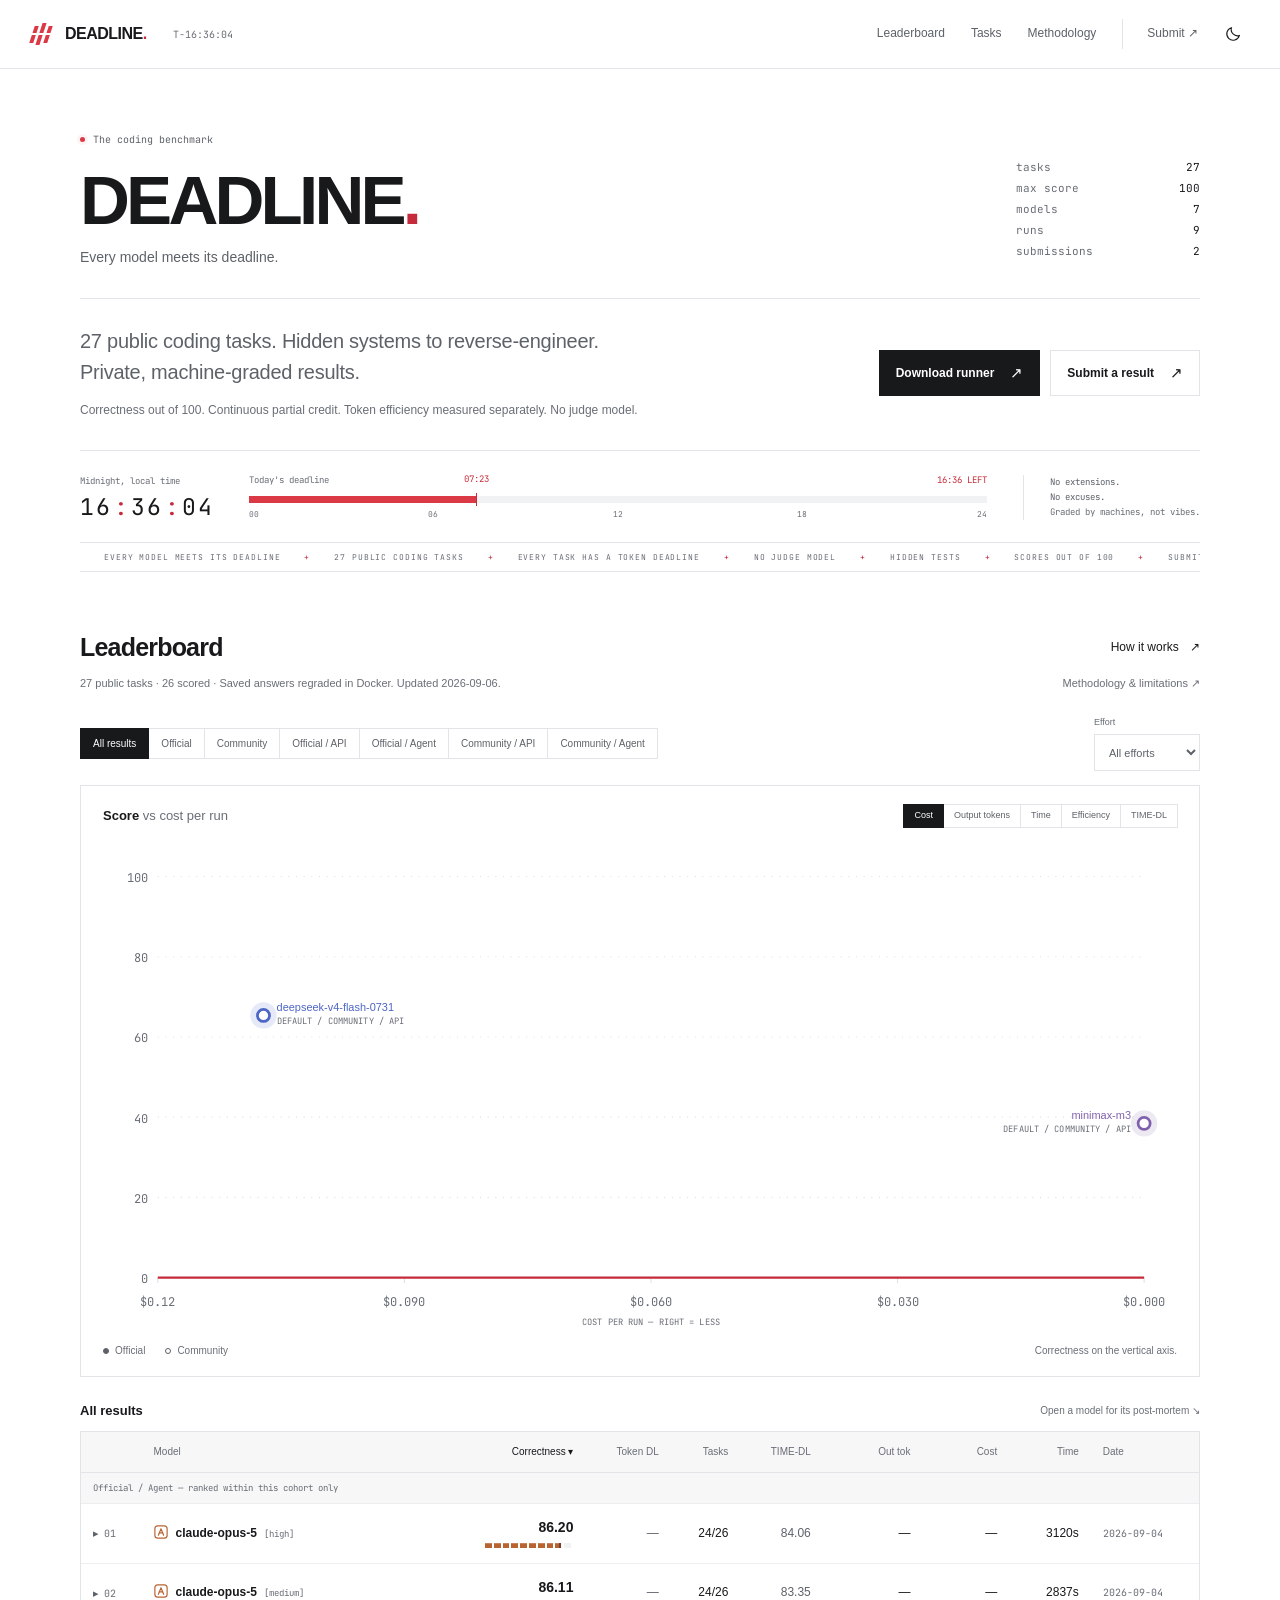
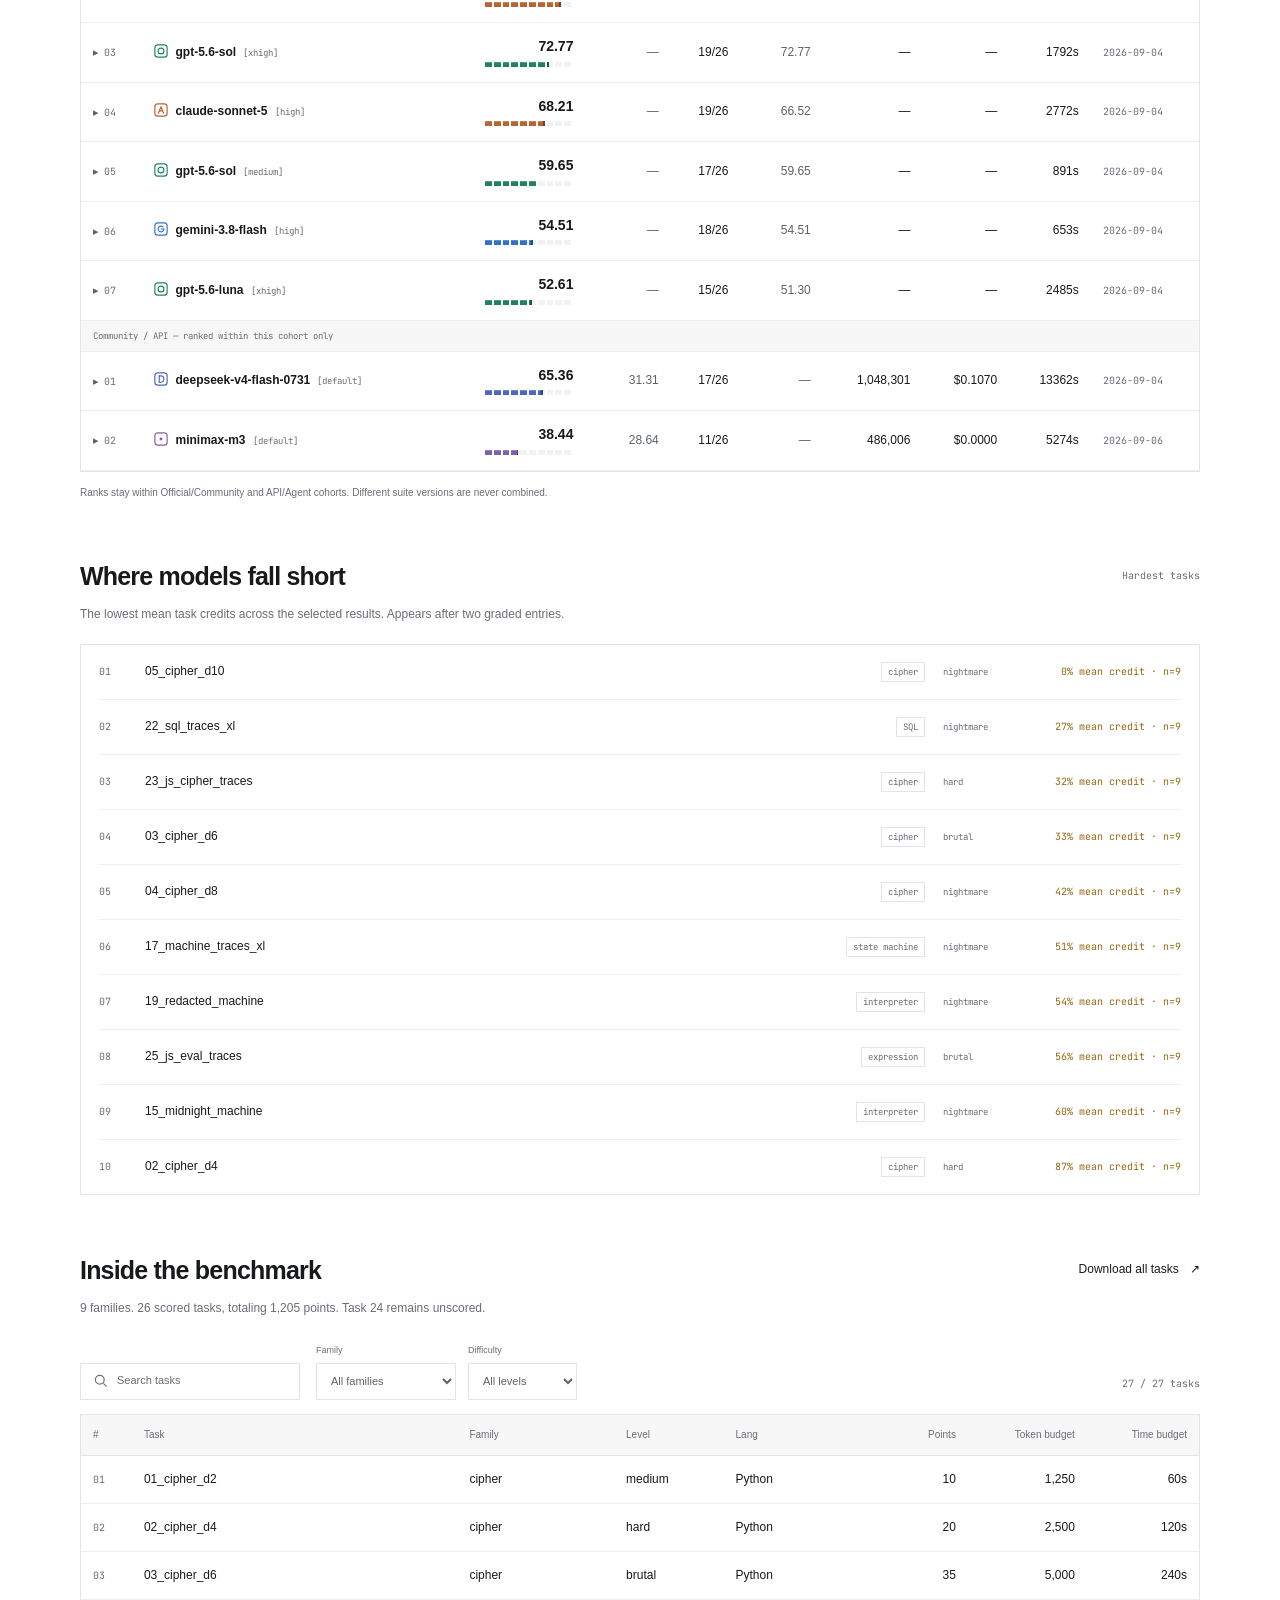
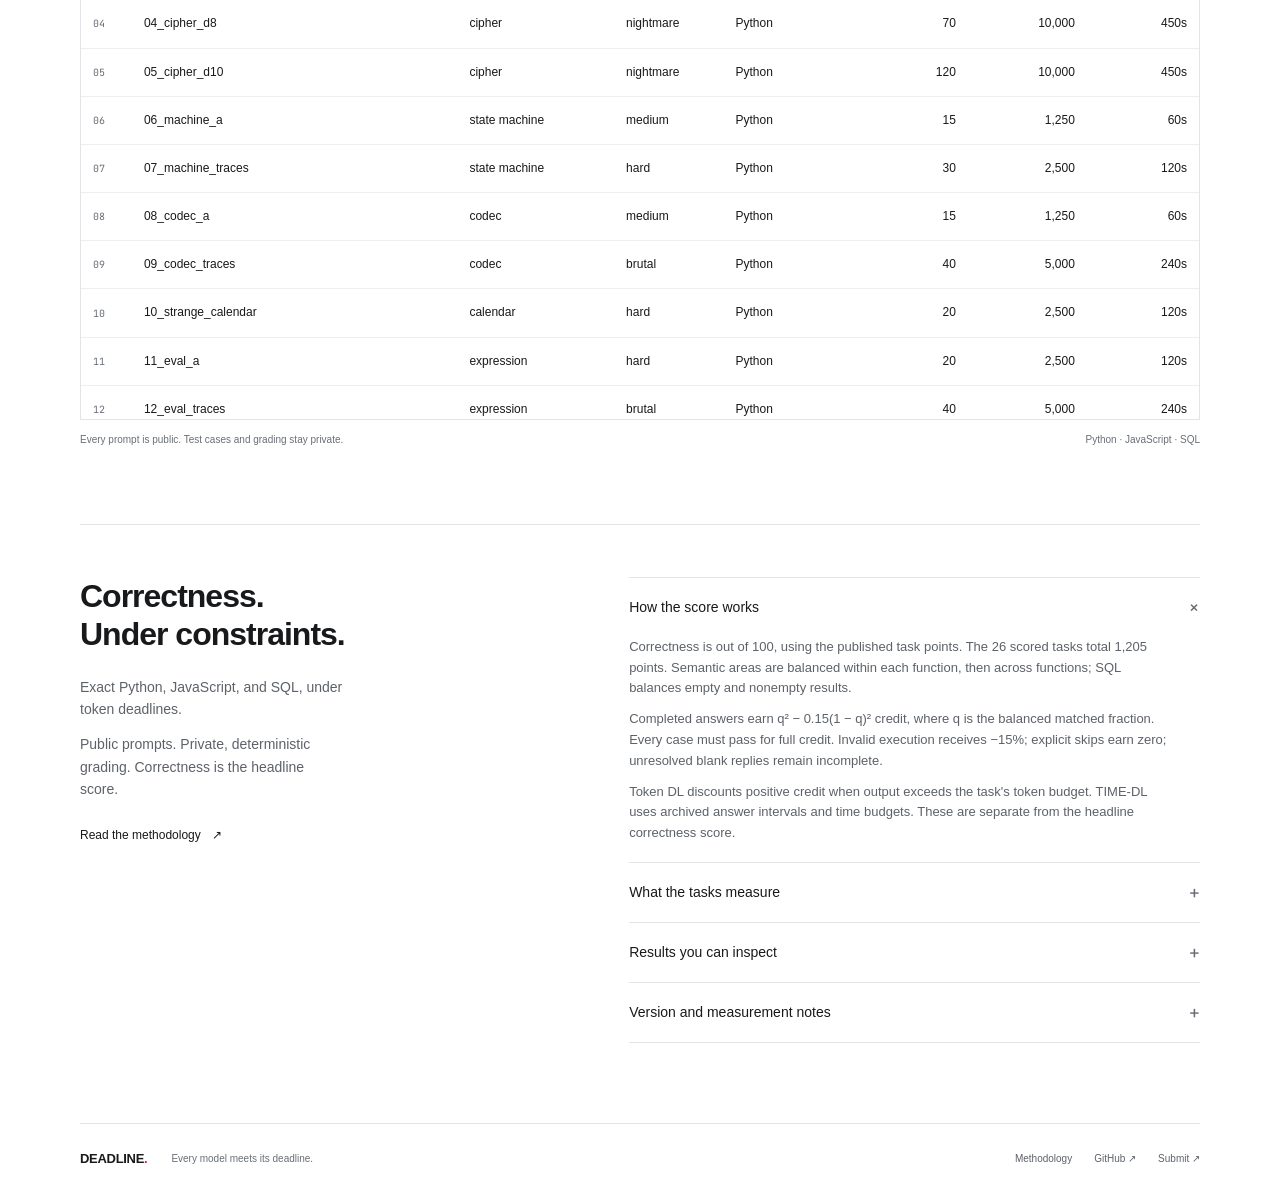
==== commit 8a69d0e4: "Add correctness score bars and remove Source column" ====
--- a/index.html
+++ b/index.html
@@ -16,7 +16,7 @@
 <meta name="twitter:card" content="summary_large_image">
 <meta name="theme-color" content="#e5484d">
   <script src="theme.js"></script>
-  <link rel="stylesheet" href="style.css?v=8">
+  <link rel="stylesheet" href="style.css?v=9">
 </head>
 <body>
 <a class="skip-link" href="#main">Skip to content</a>
@@ -139,6 +139,6 @@
   <footer><a class="footer-brand" href="#main">DEADLINE<span>.</span></a><p>Every model meets its deadline.</p><div><a href="how.html">Methodology</a><a href="https://github.com/violetweather/deadline-site">GitHub <span aria-hidden="true">↗</span></a><a href="submit.html">Submit <span aria-hidden="true">↗</span></a></div></footer>
 </main>
 <script src="site.js?v=4"></script>
-<script src="leaderboard.js?v=1"></script>
+<script src="leaderboard.js?v=2"></script>
 </body>
 </html>
--- a/style.css
+++ b/style.css
@@ -168,6 +168,16 @@
 .eff { font: 9px var(--mono); color: var(--muted); margin-left: 7px; }
 .plogo { display: inline-block; width: 14px; height: 14px; vertical-align: -2px; margin-right: 8px; mask-size: contain; mask-repeat: no-repeat; mask-position: center; -webkit-mask-size: contain; -webkit-mask-repeat: no-repeat; -webkit-mask-position: center; }
 .score-v { color: var(--ink); font-size: 14px; font-weight: 650; font-variant-numeric: tabular-nums; }
+.score-gauge { display: inline-flex; flex-direction: column; align-items: flex-end; gap: 6px; vertical-align: middle; }
+.score-number { white-space: nowrap; line-height: 1.25; }
+.score-track { display: block; width: 88px; height: 5px; overflow: hidden; background: var(--track); mask-image: repeating-linear-gradient(to right, #000 0 calc(10% - 2px), transparent calc(10% - 2px) 10%); -webkit-mask-image: repeating-linear-gradient(to right, #000 0 calc(10% - 2px), transparent calc(10% - 2px) 10%); }
+.score-fill { display: block; position: relative; height: 100%; background: var(--score-color, var(--accent)); box-shadow: inset 0 1px 0 rgb(255 255 255 / 20%); }
+.score-fill::after { content: ""; position: absolute; inset: 0 0 0 auto; width: 2px; background: color-mix(in srgb, var(--score-color, var(--accent)) 55%, var(--ink)); }
+@media (forced-colors: active) {
+  .score-track { background: Canvas; outline: 1px solid CanvasText; mask-image: none; -webkit-mask-image: none; forced-color-adjust: none; }
+  .score-fill { background: Highlight; box-shadow: none; }
+  .score-fill::after { display: none; }
+}
 .score-v.alt { font-size: 12px; font-weight: 400; color: var(--ink-2); }
 .score-v.null, .err { color: var(--muted); }
 .err { font-size: 9px; margin-left: 3px; }
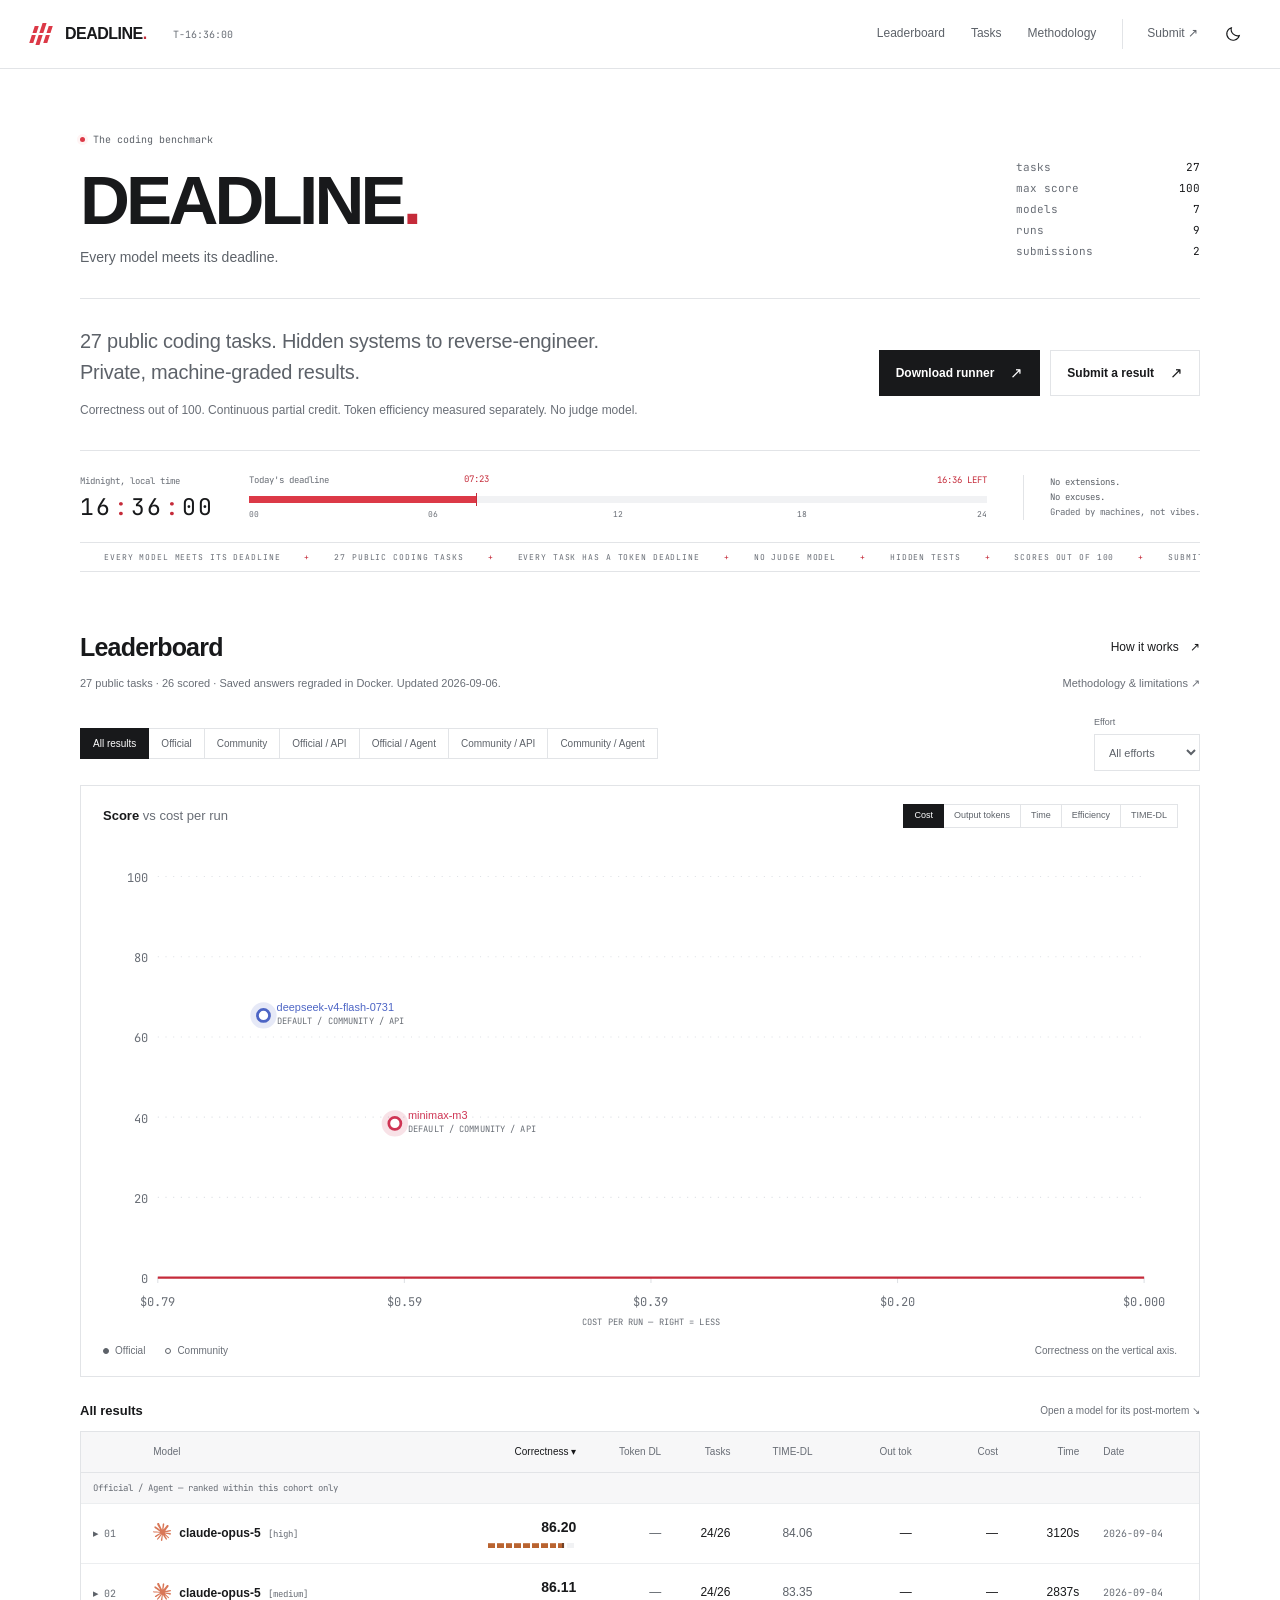
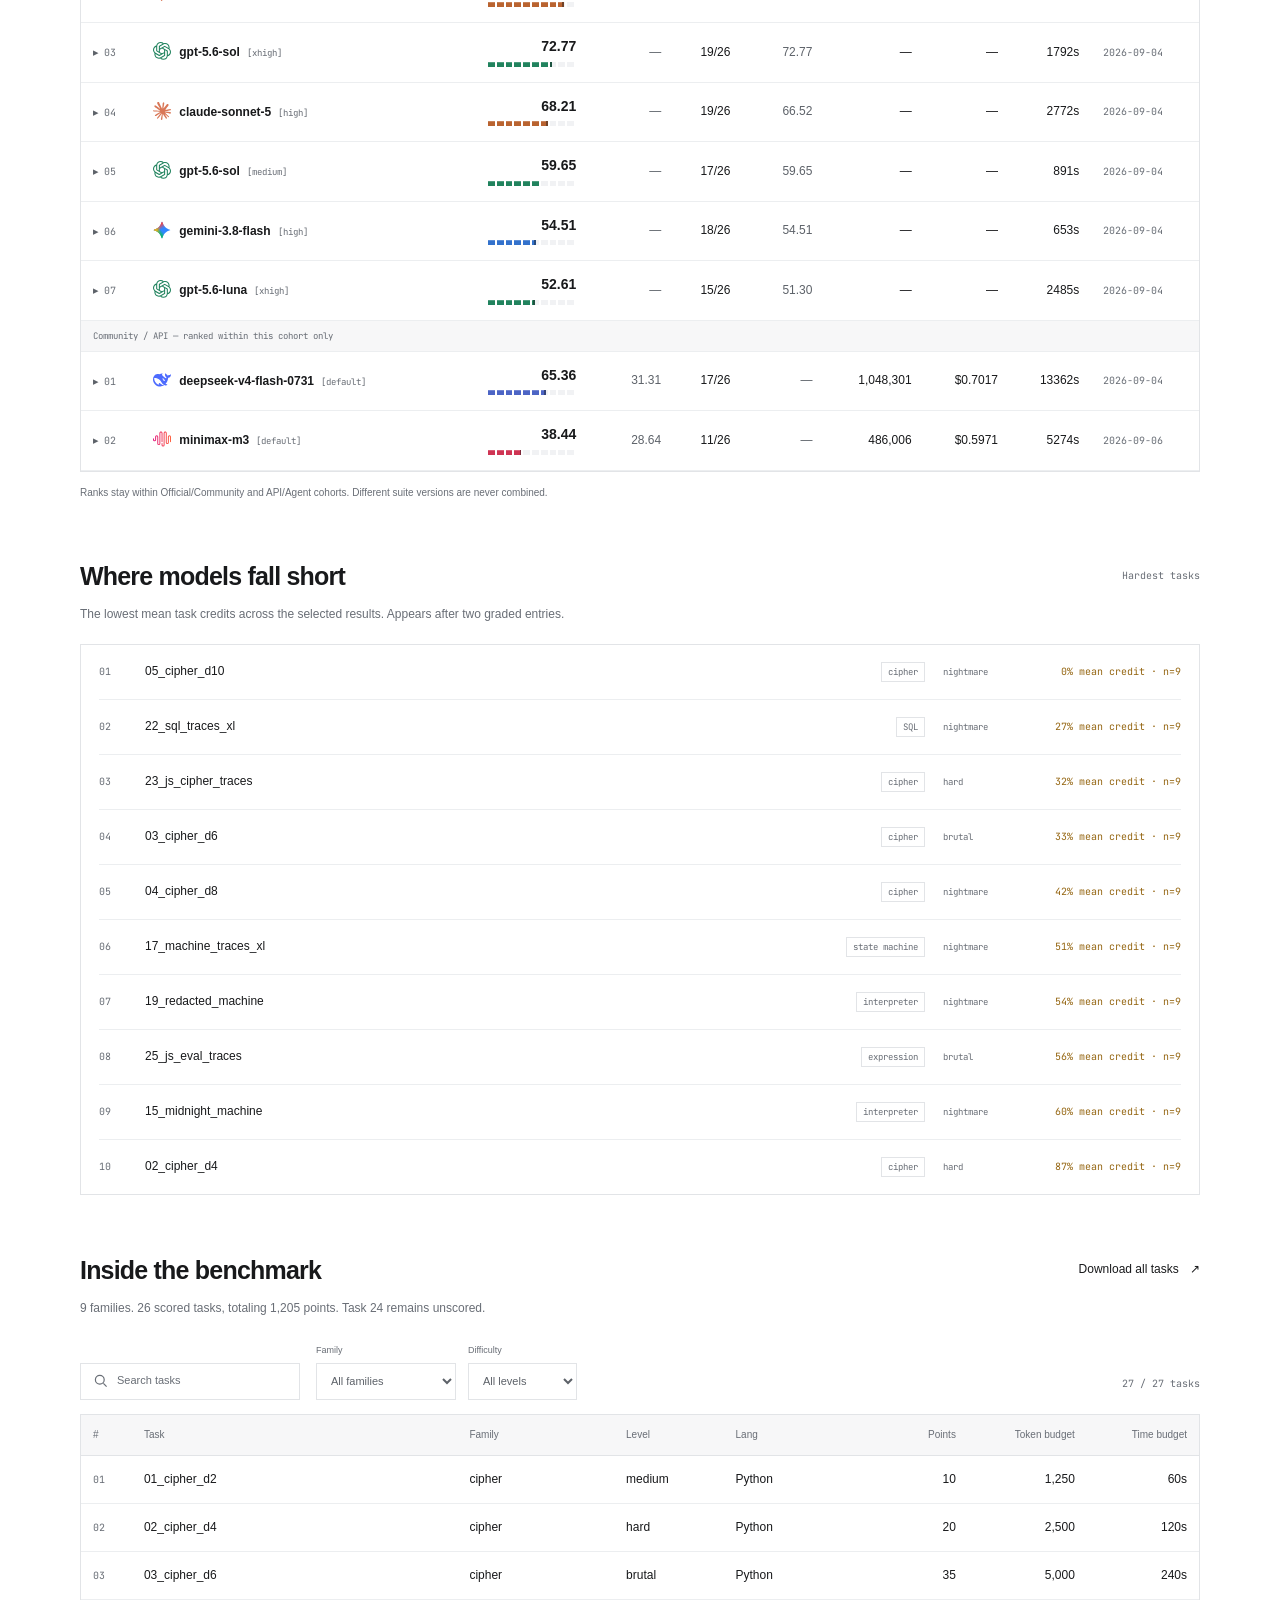
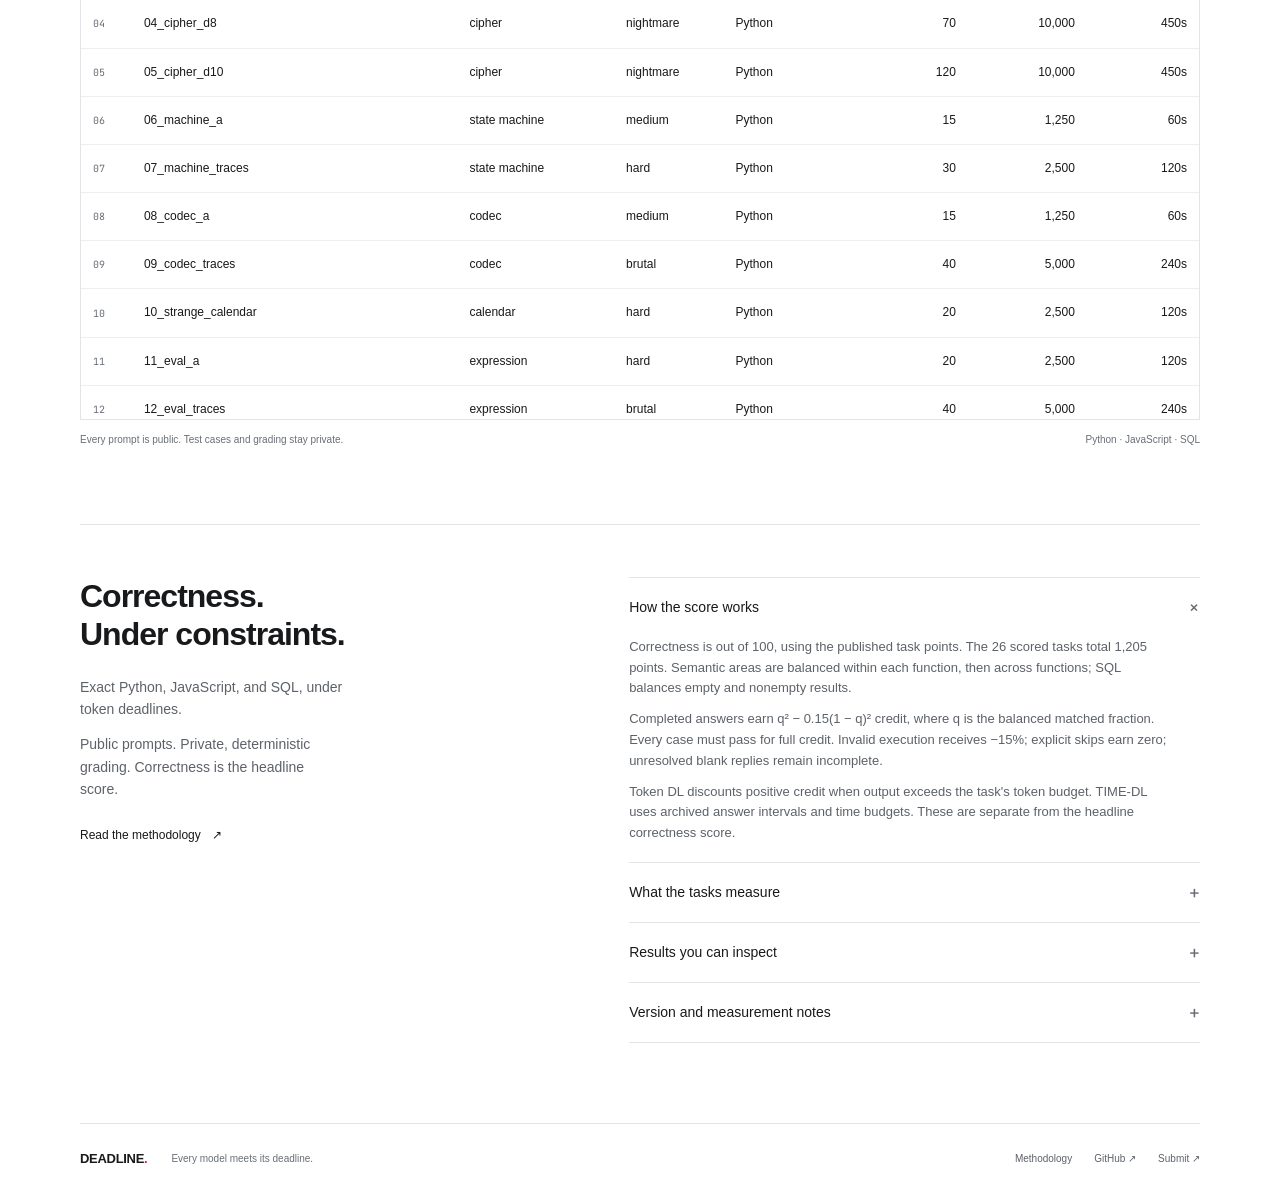
==== commit 079e6997: "Add model brand logos and first-party cost estimates" ====
--- a/index.html
+++ b/index.html
@@ -16,7 +16,7 @@
 <meta name="twitter:card" content="summary_large_image">
 <meta name="theme-color" content="#e5484d">
   <script src="theme.js"></script>
-  <link rel="stylesheet" href="style.css?v=9">
+  <link rel="stylesheet" href="style.css?v=10">
 </head>
 <body>
 <a class="skip-link" href="#main">Skip to content</a>
@@ -139,6 +139,6 @@
   <footer><a class="footer-brand" href="#main">DEADLINE<span>.</span></a><p>Every model meets its deadline.</p><div><a href="how.html">Methodology</a><a href="https://github.com/violetweather/deadline-site">GitHub <span aria-hidden="true">↗</span></a><a href="submit.html">Submit <span aria-hidden="true">↗</span></a></div></footer>
 </main>
 <script src="site.js?v=4"></script>
-<script src="leaderboard.js?v=2"></script>
+<script src="leaderboard.js?v=3"></script>
 </body>
 </html>
--- a/style.css
+++ b/style.css
@@ -6,7 +6,7 @@
   --grid: #eceef0; --axis: #dfe2e6; --border: #e2e4e7; --track: #f1f2f4; --hover: #f8f9fa;
   --red: #c52b3a; --accent: #dc3947; --accent-soft: #fff4f4; --on-accent: #fff;
   --c-anthropic: #b96330; --c-openai: #21835e; --c-google: #3372cc; --c-other: #8060ad;
-  --c-deepseek: #4d65c5; --c-meta: #337aa6; --c-mistral: #8e701d; --c-qwen: #8e57bd; --c-xai: #62666c;
+  --c-deepseek: #4d65c5; --c-minimax: #cf3554; --c-meta: #337aa6; --c-mistral: #8e701d; --c-qwen: #8e57bd; --c-xai: #62666c;
   --positive: #197846; --partial: #956612; --mono: "JetBrains Mono", ui-monospace, Consolas, monospace;
   --sans: -apple-system, BlinkMacSystemFont, "Segoe UI", Helvetica, Arial, sans-serif;
   --disp: var(--sans); --doto: var(--mono);
@@ -17,7 +17,7 @@
   --grid: #24272c; --axis: #32363c; --border: #2a2e34; --track: #202329; --hover: #1e2025;
   --red: #ff7480; --accent: #eb5b68; --accent-soft: #291b20; --on-accent: #111214;
   --c-anthropic: #eaa174; --c-openai: #63c59b; --c-google: #74a4f0; --c-other: #b097d9;
-  --c-deepseek: #899bea; --c-meta: #77b5db; --c-mistral: #d1b964; --c-qwen: #bf95e5; --c-xai: #bac0c7;
+  --c-deepseek: #899bea; --c-minimax: #ff839a; --c-meta: #77b5db; --c-mistral: #d1b964; --c-qwen: #bf95e5; --c-xai: #bac0c7;
   --positive: #6eca99; --partial: #dbb769;
 }
 * { box-sizing: border-box; }
@@ -166,7 +166,7 @@
 .rank { color: var(--muted); white-space: nowrap; font: 10px var(--mono); }
 .mname { font-size: 12px; font-weight: 550; white-space: nowrap; }
 .eff { font: 9px var(--mono); color: var(--muted); margin-left: 7px; }
-.plogo { display: inline-block; width: 14px; height: 14px; vertical-align: -2px; margin-right: 8px; mask-size: contain; mask-repeat: no-repeat; mask-position: center; -webkit-mask-size: contain; -webkit-mask-repeat: no-repeat; -webkit-mask-position: center; }
+.plogo { display: inline-block; width: 18px; height: 18px; object-fit: contain; vertical-align: -4px; margin-right: 8px; mask-size: contain; mask-repeat: no-repeat; mask-position: center; -webkit-mask-size: contain; -webkit-mask-repeat: no-repeat; -webkit-mask-position: center; }
 .score-v { color: var(--ink); font-size: 14px; font-weight: 650; font-variant-numeric: tabular-nums; }
 .score-gauge { display: inline-flex; flex-direction: column; align-items: flex-end; gap: 6px; vertical-align: middle; }
 .score-number { white-space: nowrap; line-height: 1.25; }
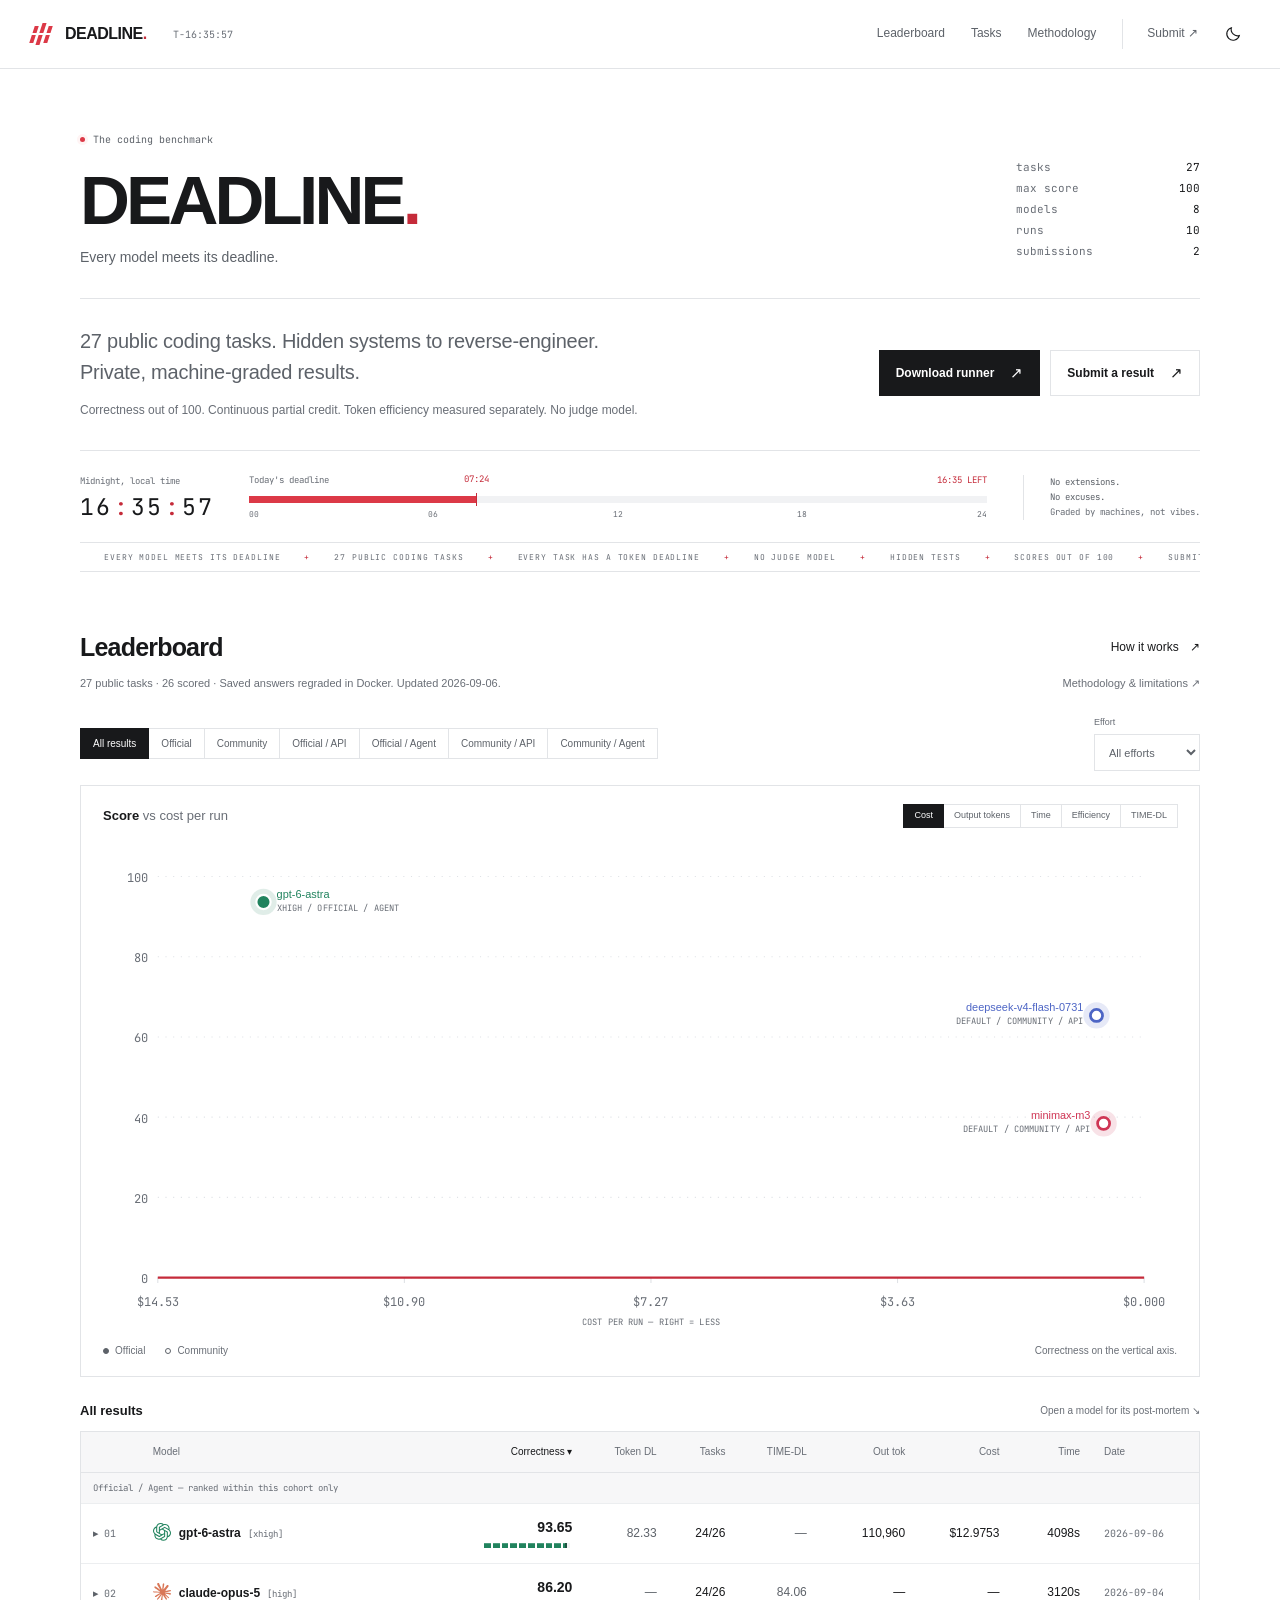
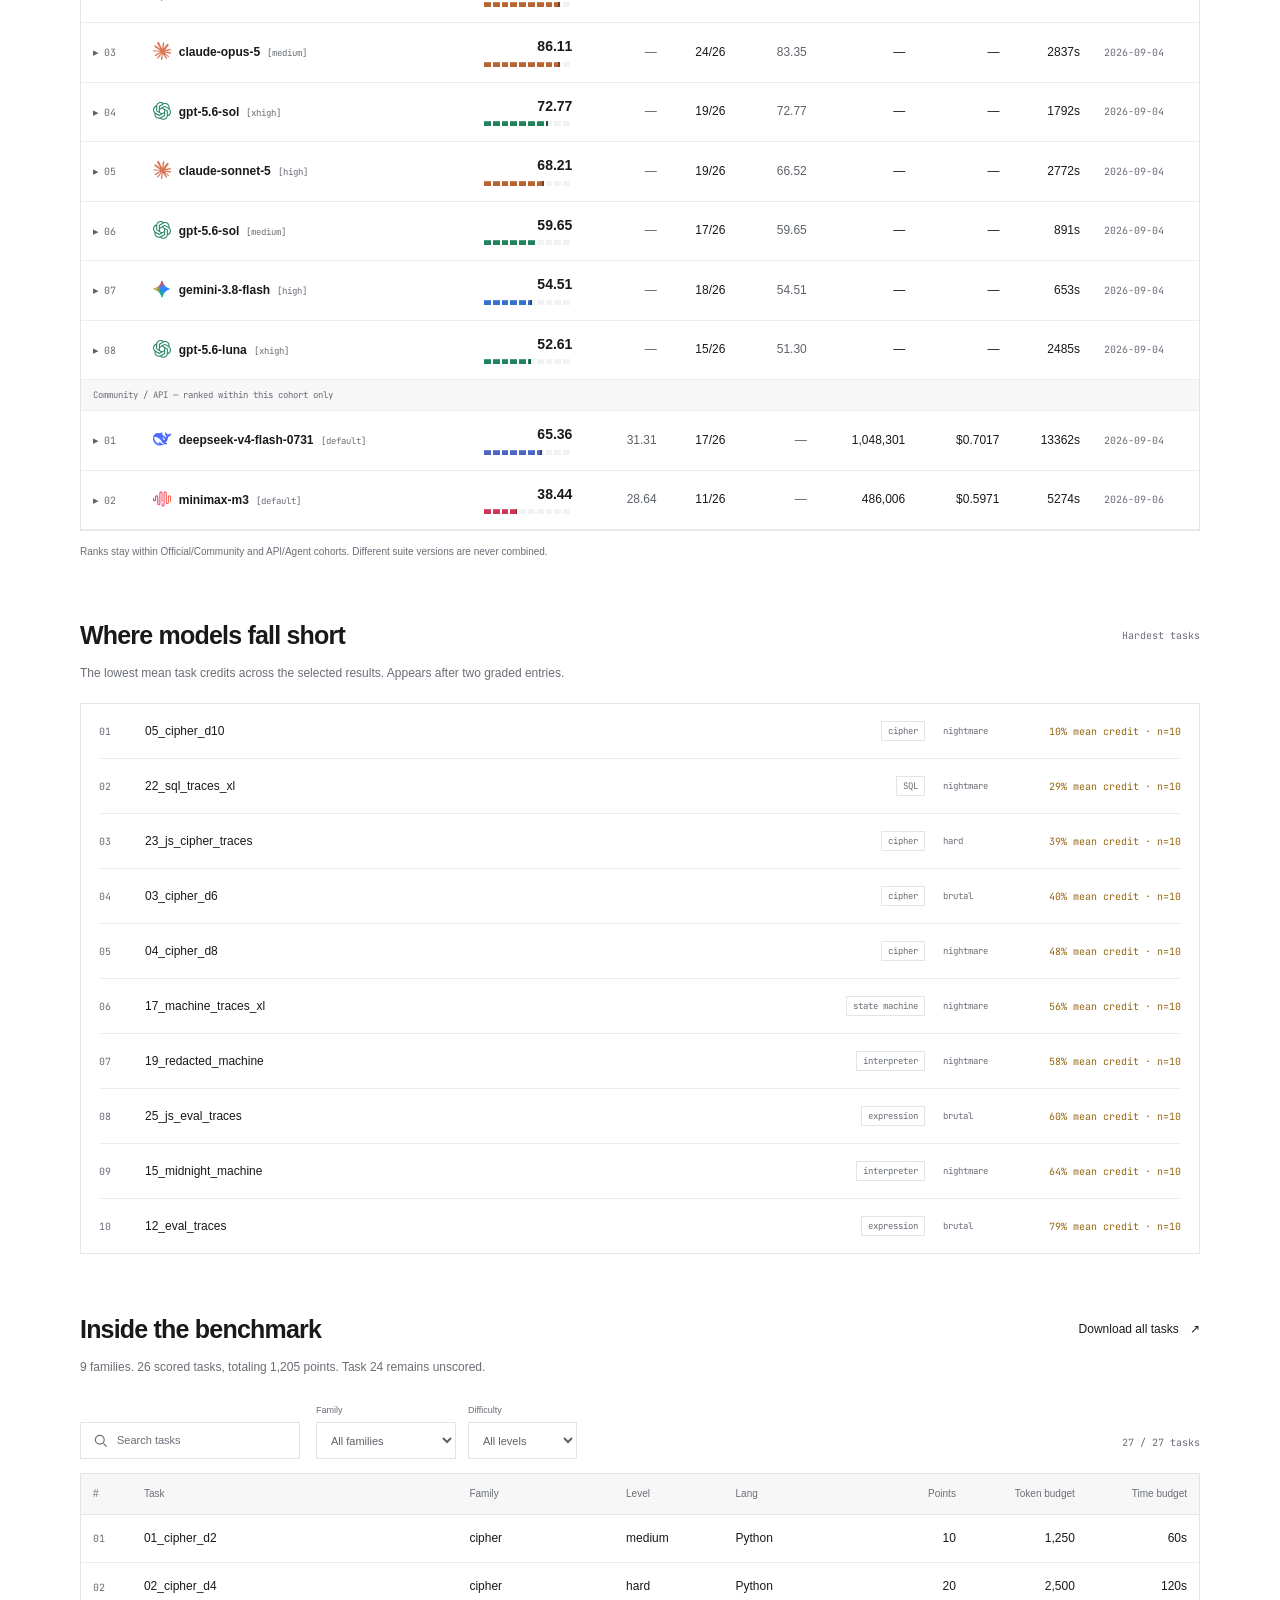
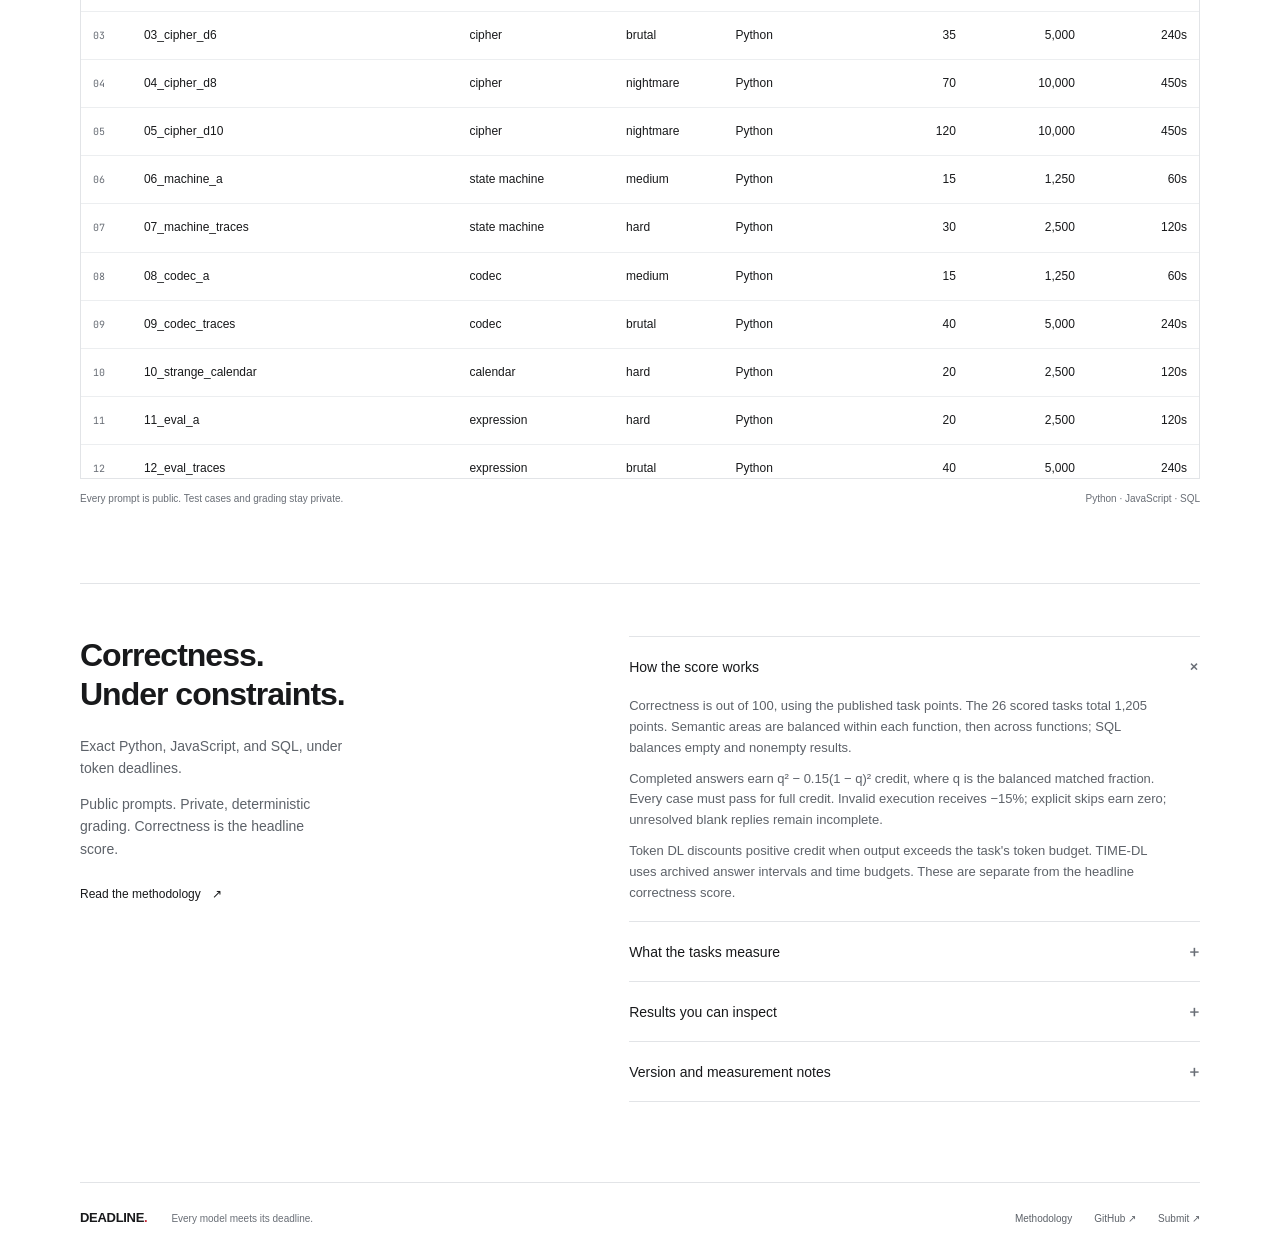
==== commit 9b729a32: "Publish Astra xhigh 3.4 result with metered API cost estimate" ====
--- a/index.html
+++ b/index.html
@@ -139,6 +139,6 @@
   <footer><a class="footer-brand" href="#main">DEADLINE<span>.</span></a><p>Every model meets its deadline.</p><div><a href="how.html">Methodology</a><a href="https://github.com/violetweather/deadline-site">GitHub <span aria-hidden="true">↗</span></a><a href="submit.html">Submit <span aria-hidden="true">↗</span></a></div></footer>
 </main>
 <script src="site.js?v=4"></script>
-<script src="leaderboard.js?v=3"></script>
+<script src="leaderboard.js?v=4"></script>
 </body>
 </html>
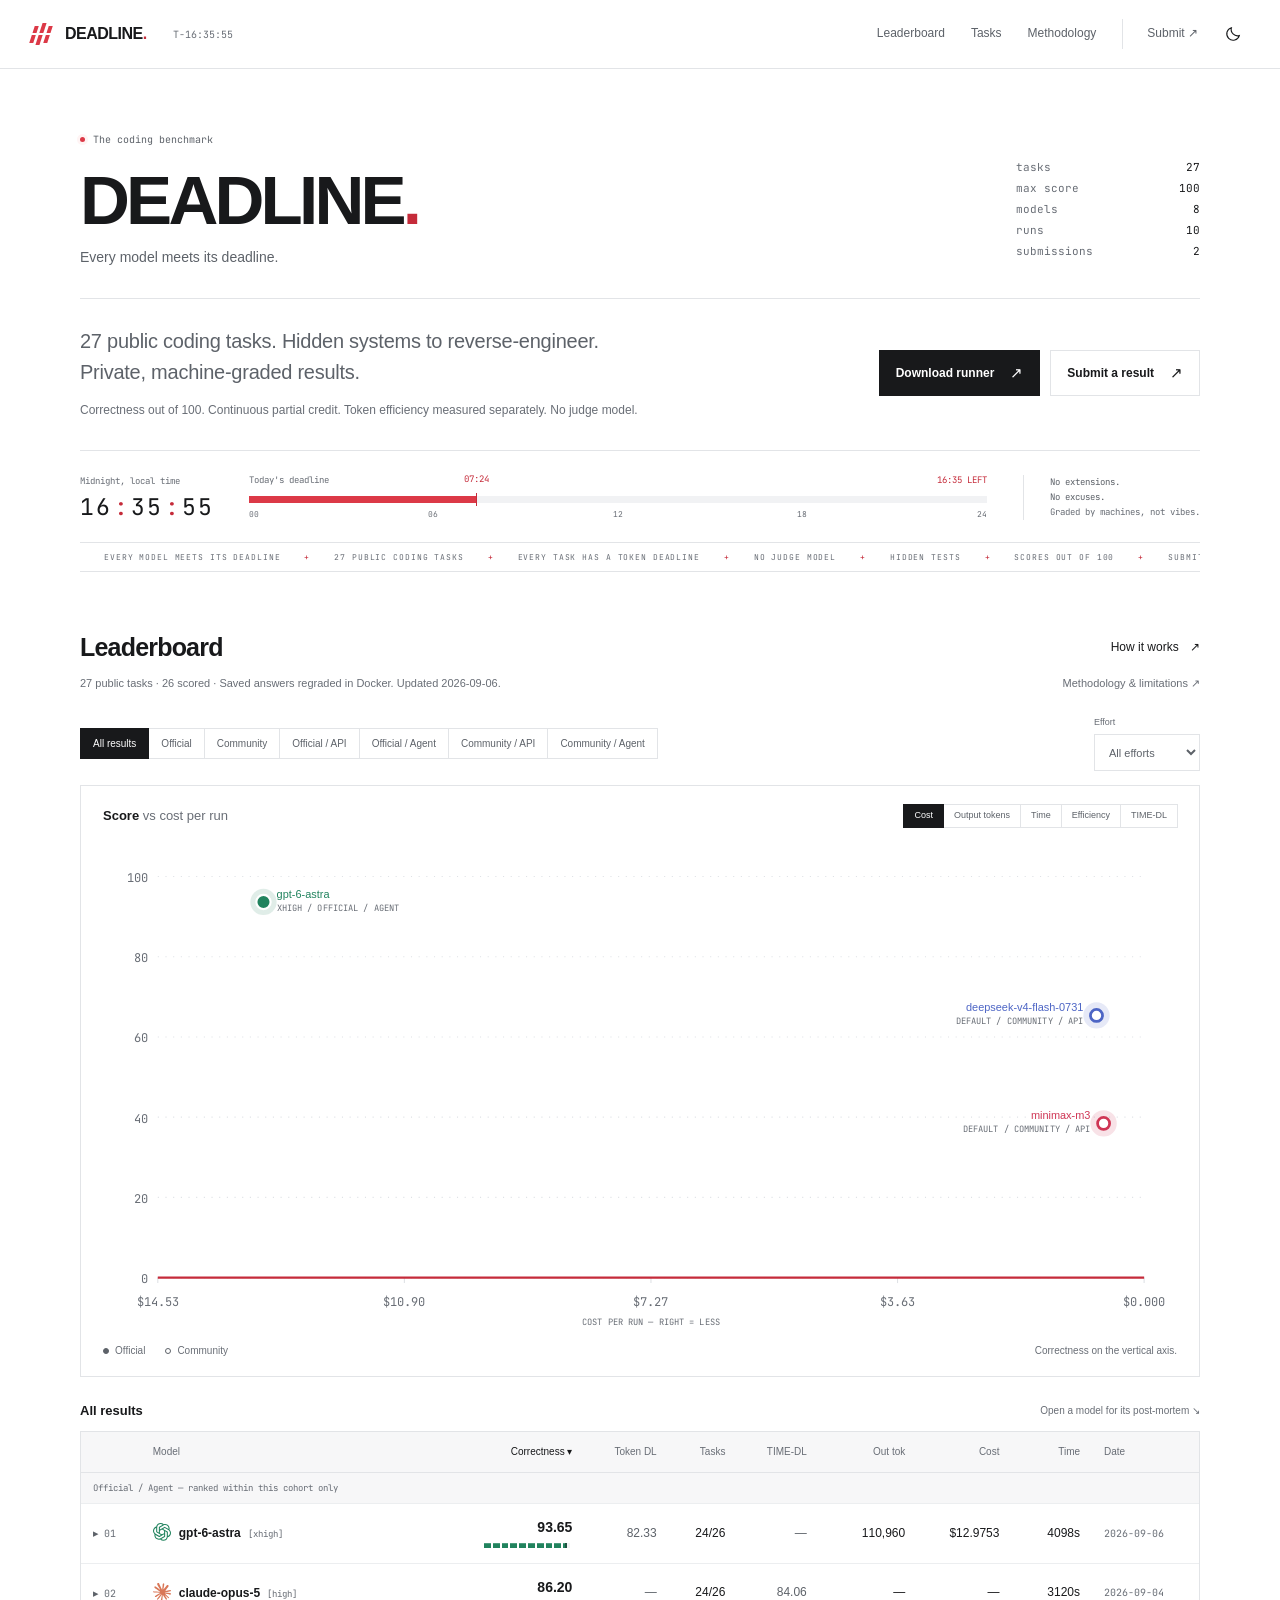
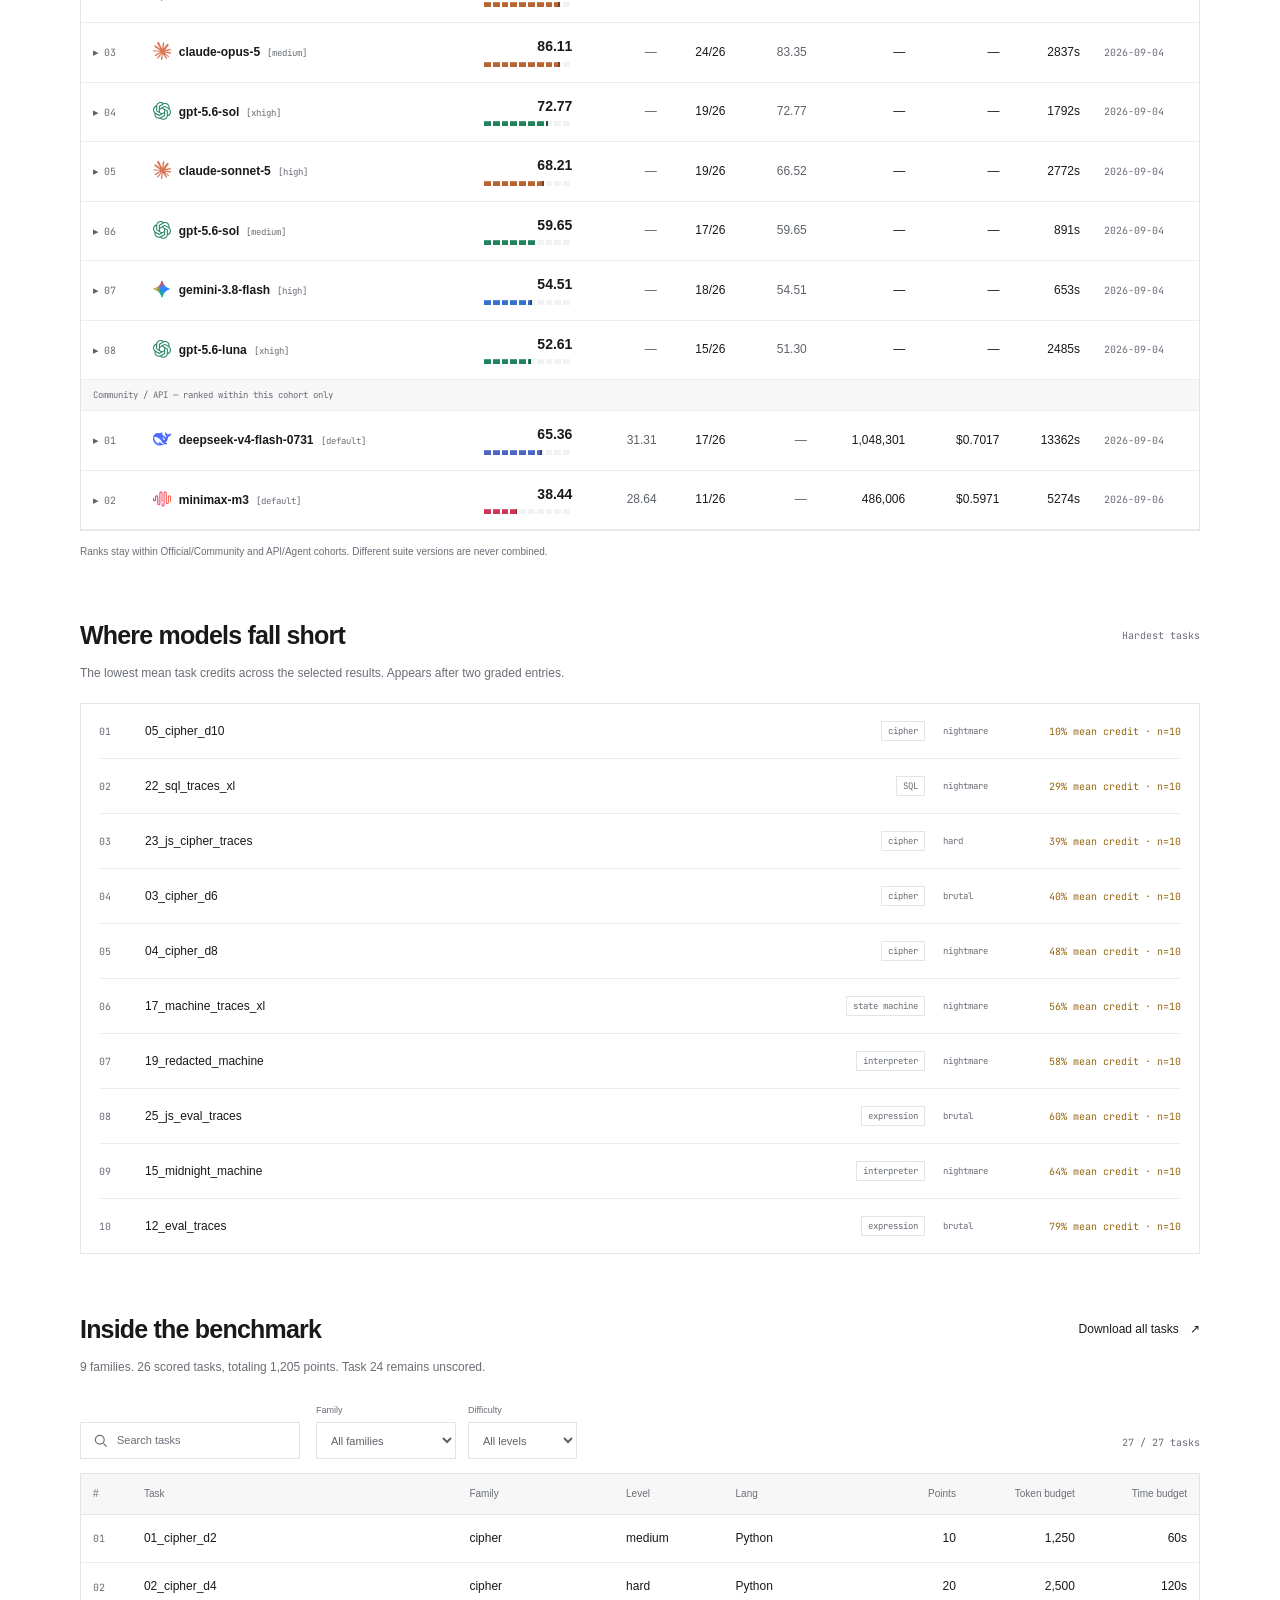
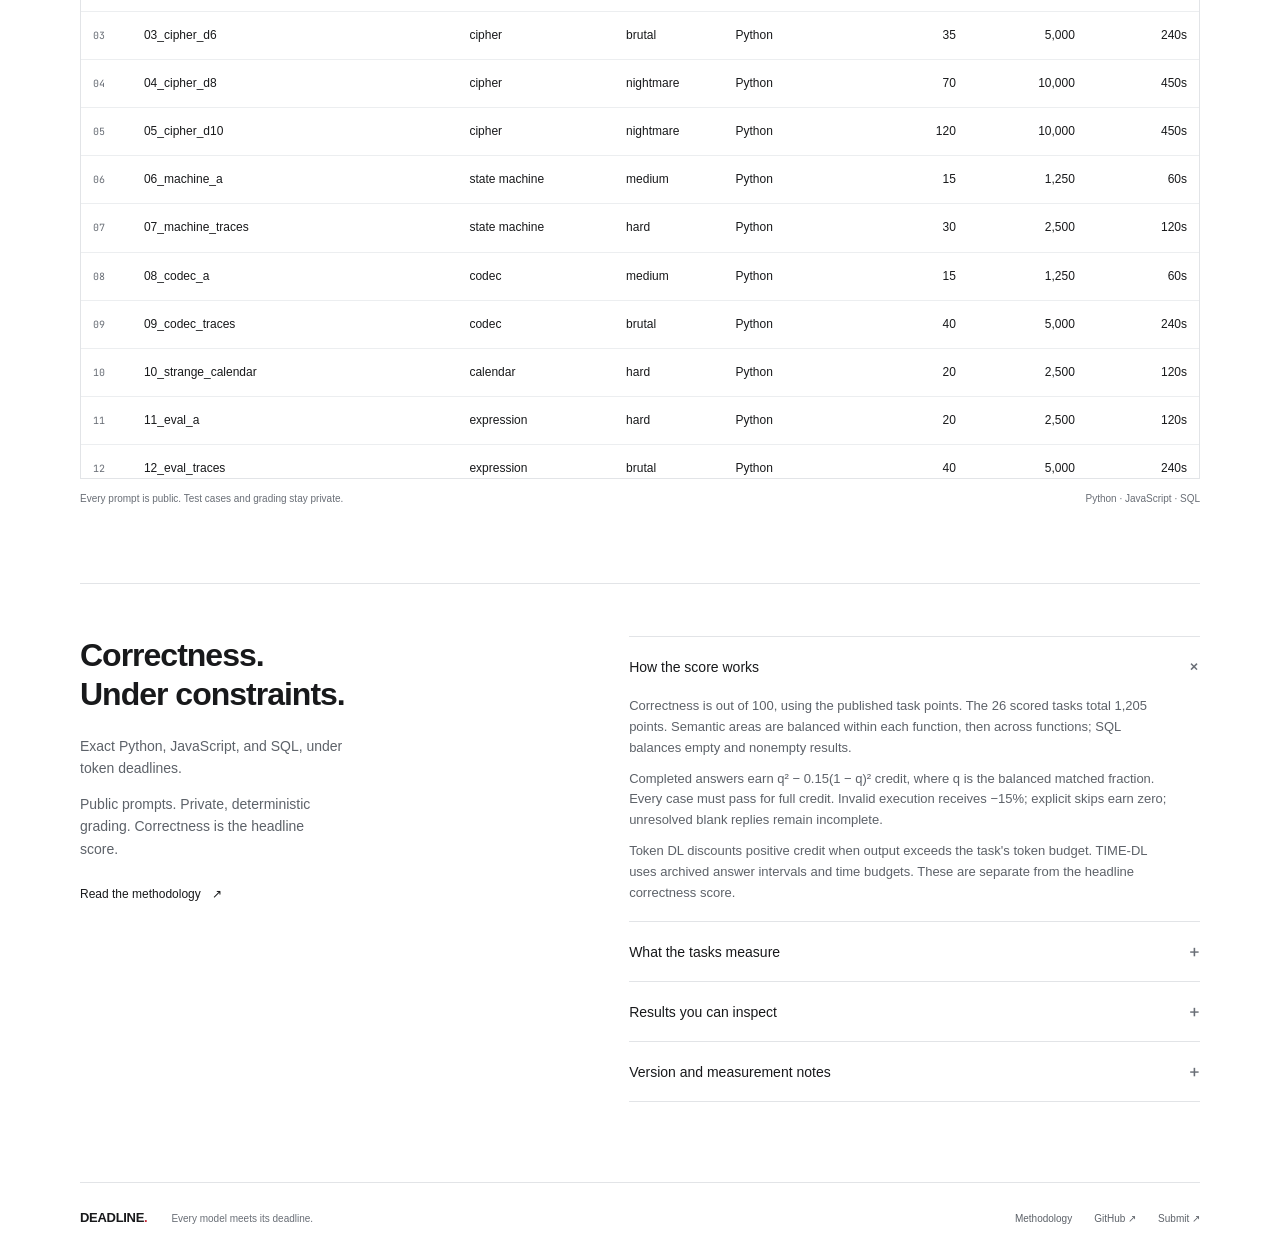
==== commit 63a8ad62: "Refresh Deadline link preview and task details" ====
--- a/index.html
+++ b/index.html
@@ -4,16 +4,22 @@
   <meta charset="utf-8">
   <meta name="viewport" content="width=device-width, initial-scale=1">
 <title>Deadline</title>
-<meta name="description" content="A closed coding benchmark for AI models. 27 machine-generated tasks, token deadlines, hidden fuzz-tested graders, no judge model, no self-reported scores.">
+<meta name="description" content="27 public coding tasks. 26 scored. Hidden systems to reverse-engineer, private machine grading, and continuous partial credit. Compare correctness and token efficiency.">
 <meta property="og:type" content="website">
 <meta property="og:site_name" content="Deadline">
 <meta property="og:title" content="DEADLINE — every model meets its deadline">
-<meta property="og:description" content="A closed coding benchmark for AI models. 27 machine-generated tasks, token deadlines, hidden fuzz-tested graders, no judge model, no self-reported scores.">
+<meta property="og:description" content="27 public coding tasks. 26 scored. Hidden systems to reverse-engineer, private machine grading, and continuous partial credit. Compare correctness and token efficiency.">
 <meta property="og:url" content="https://deadline.nnx.fyi/">
-<meta property="og:image" content="https://deadline.nnx.fyi/og.png">
+<meta property="og:image" content="https://deadline.nnx.fyi/og.png?v=20260906">
+<meta property="og:image:type" content="image/png">
+<meta property="og:image:alt" content="Deadline. Every model meets its deadline. 27 public coding tasks, 26 scored, 100 points. Private tests, partial credit, no judge model.">
 <meta property="og:image:width" content="1200">
 <meta property="og:image:height" content="630">
 <meta name="twitter:card" content="summary_large_image">
+<meta name="twitter:title" content="DEADLINE — every model meets its deadline">
+<meta name="twitter:description" content="27 public coding tasks. 26 scored. Hidden systems to reverse-engineer, private machine grading, and continuous partial credit. Compare correctness and token efficiency.">
+<meta name="twitter:image" content="https://deadline.nnx.fyi/og.png?v=20260906">
+<meta name="twitter:image:alt" content="Deadline. Every model meets its deadline. 27 public coding tasks, 26 scored, 100 points. Private tests, partial credit, no judge model.">
 <meta name="theme-color" content="#e5484d">
   <script src="theme.js"></script>
   <link rel="stylesheet" href="style.css?v=10">
